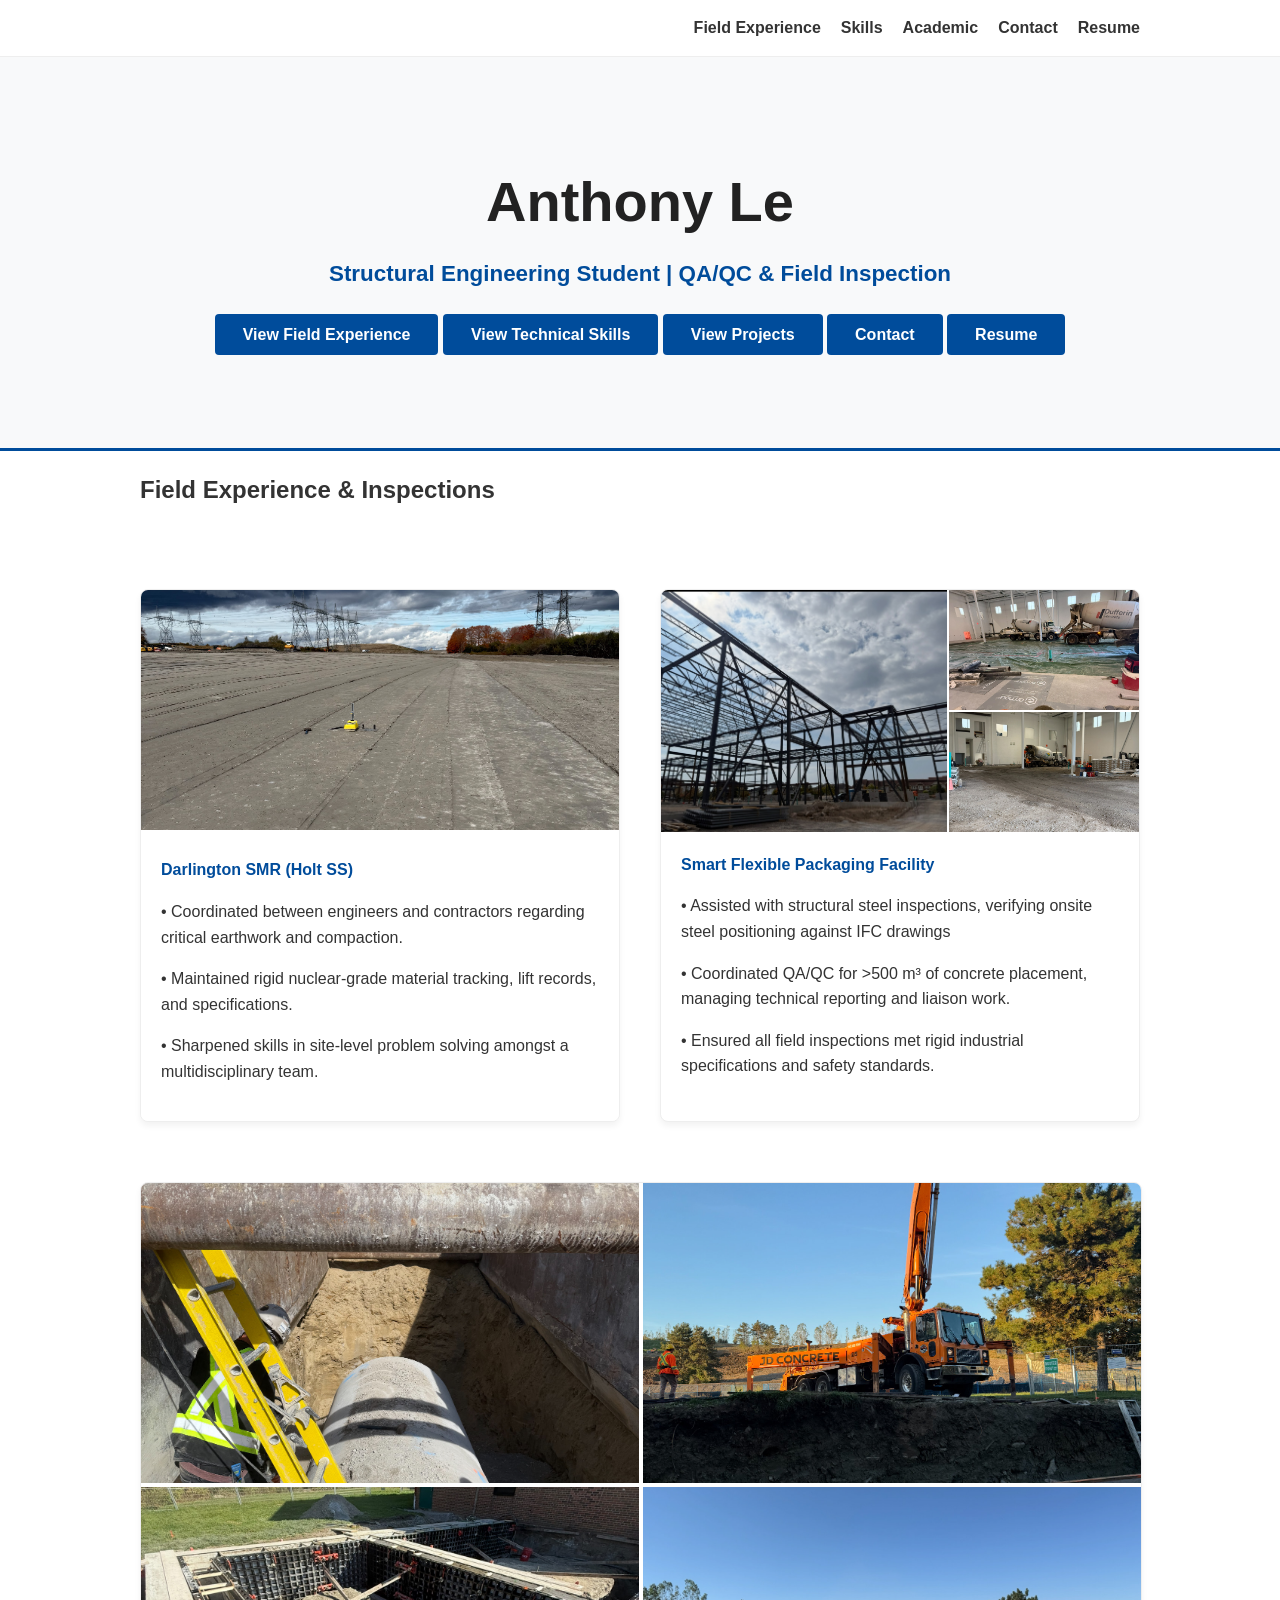
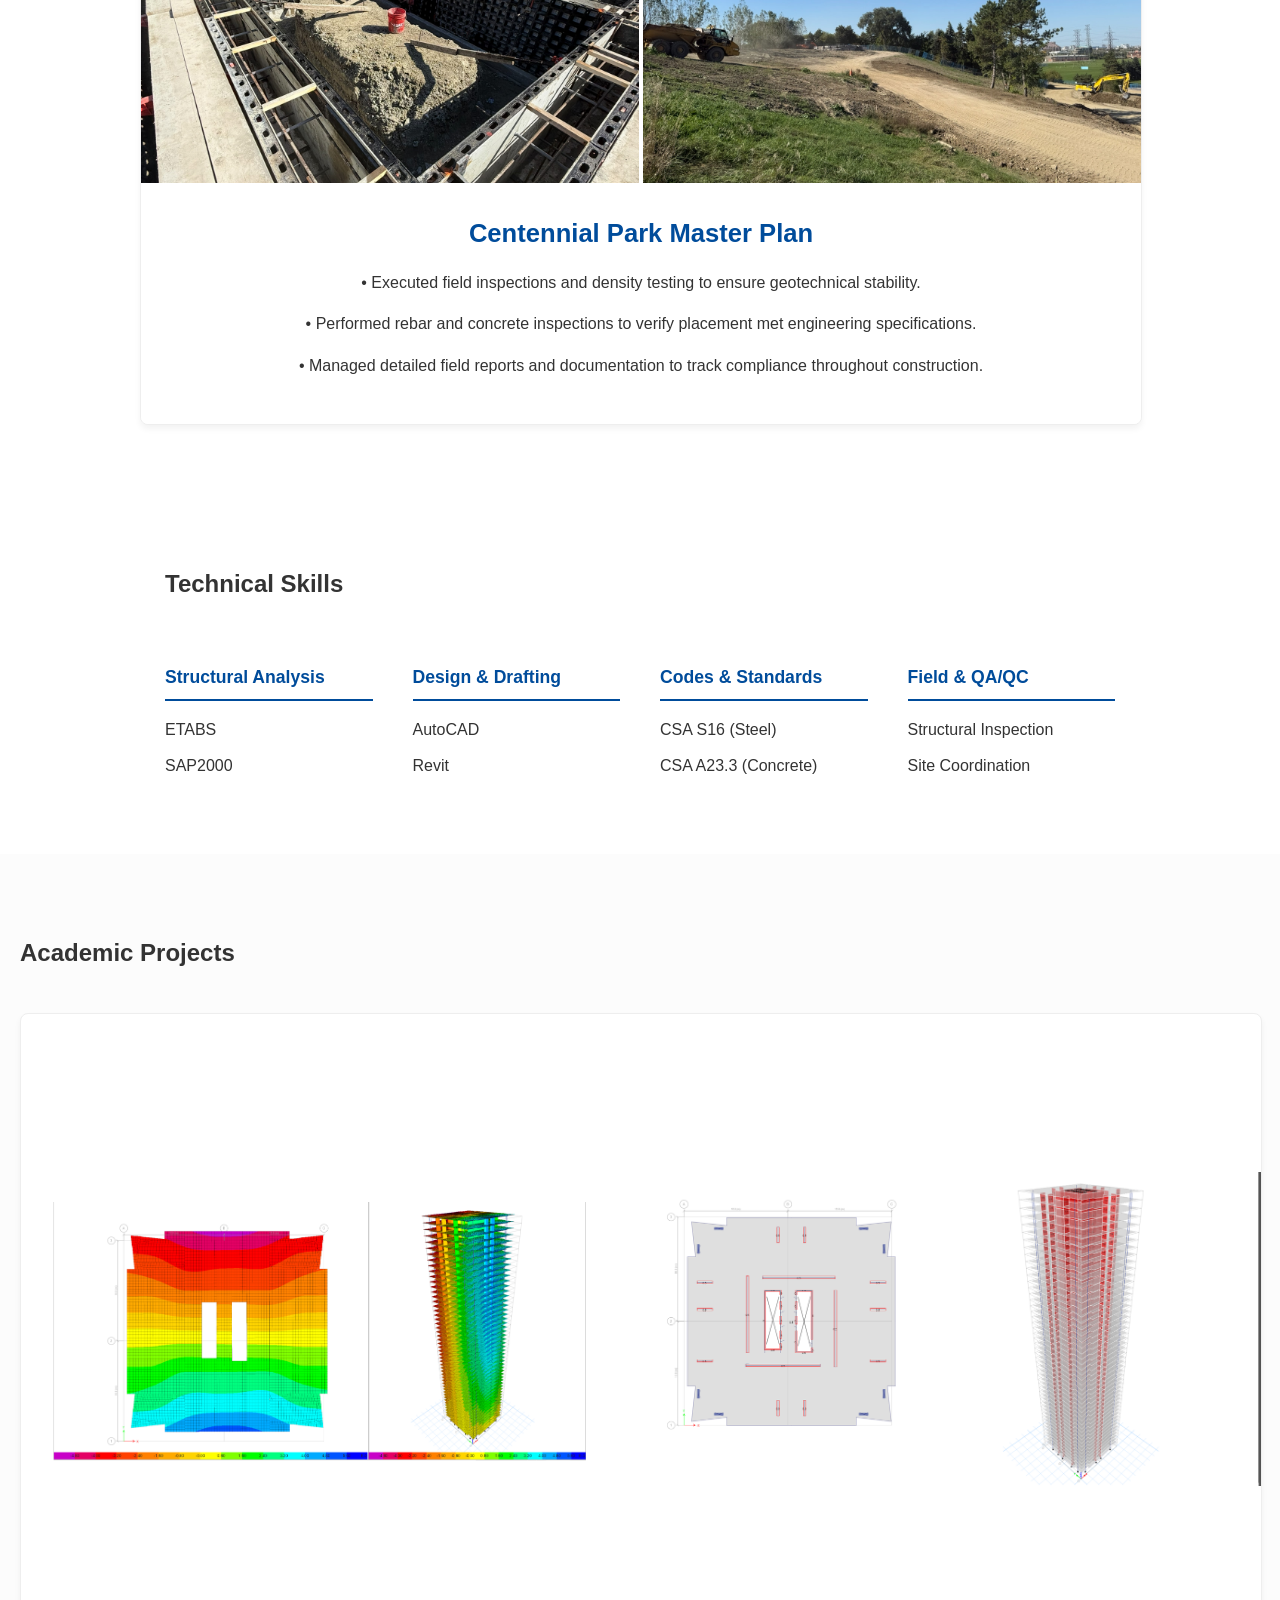
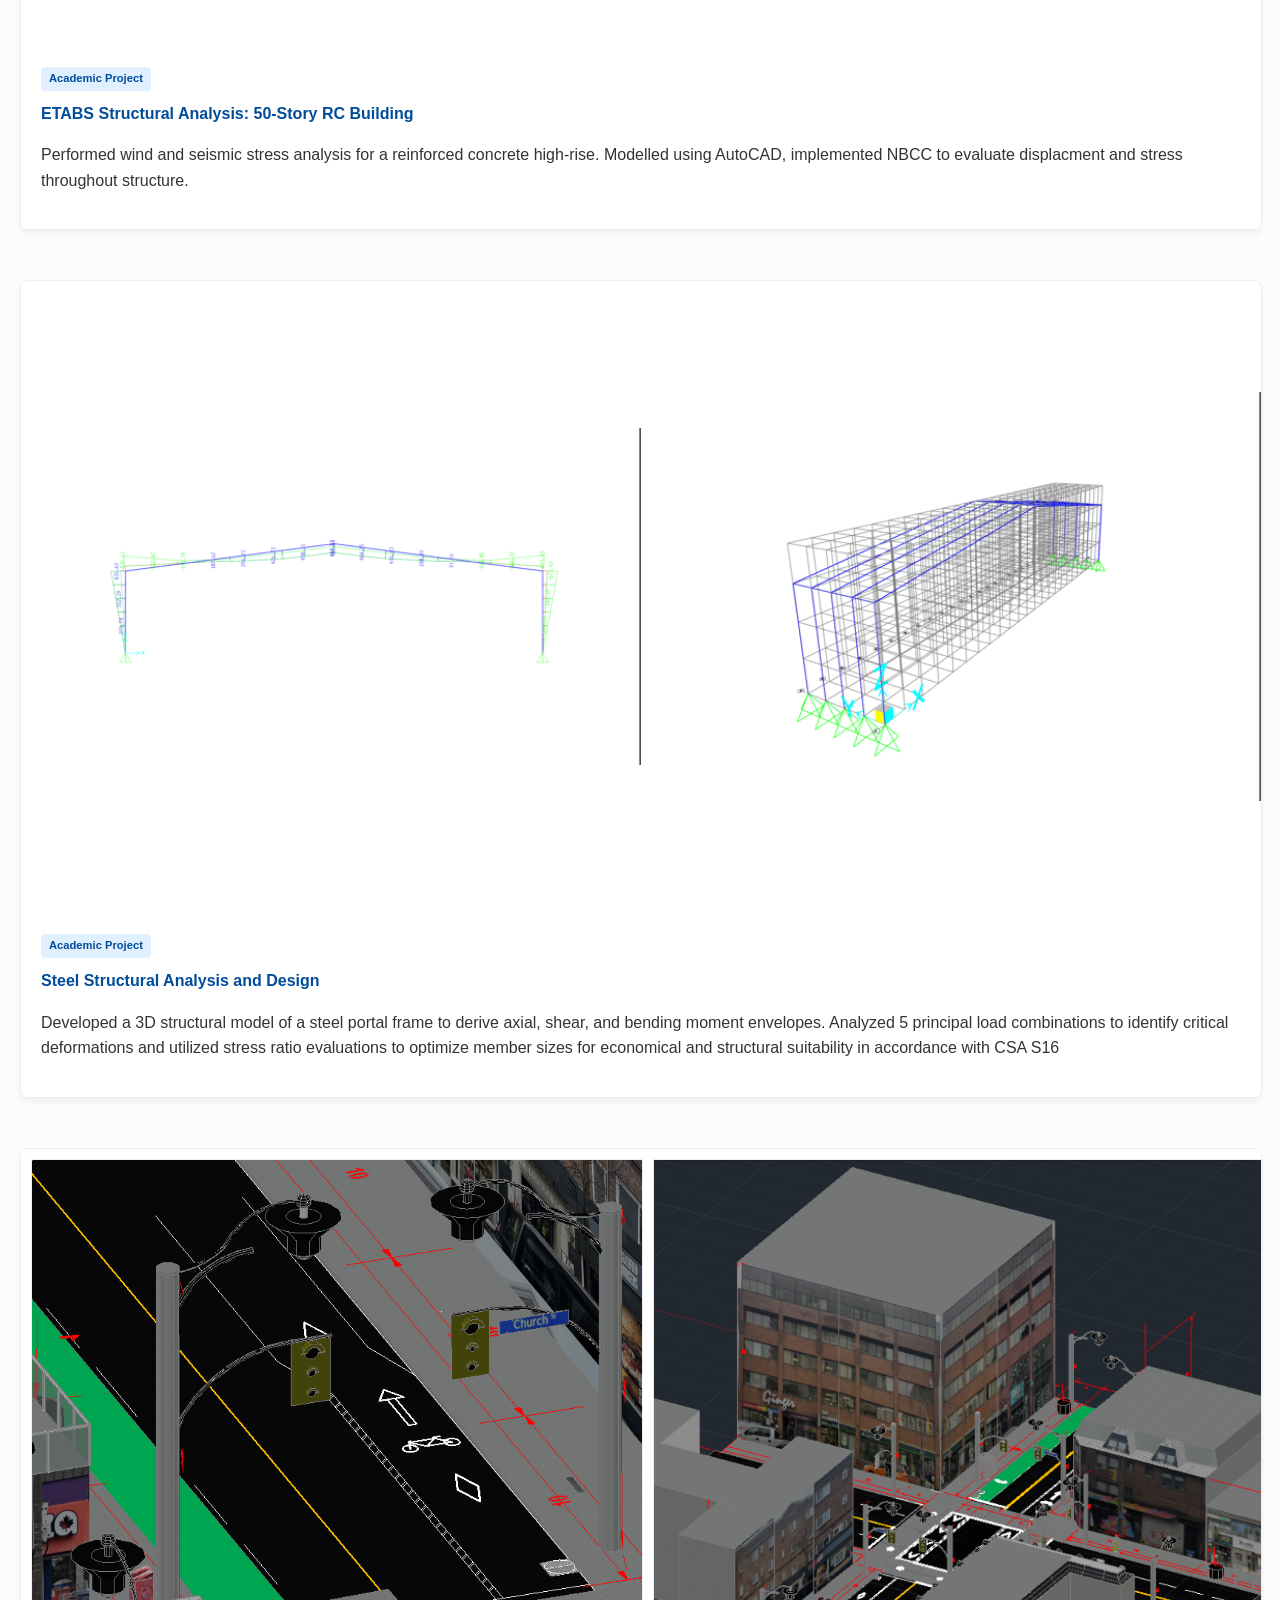
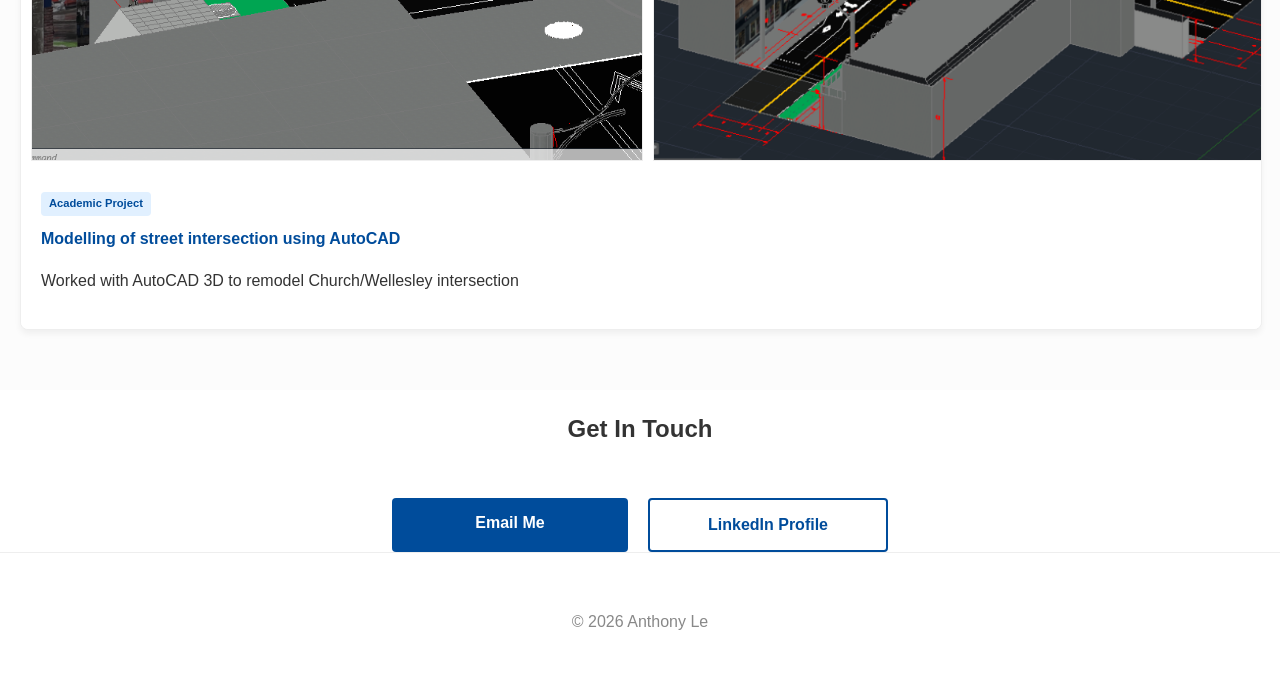
==== index.html @ 9bbce70b "Add files via upload" ====
<!DOCTYPE html>
<html lang="en">
<head>
    <meta charset="UTF-8">
    <meta name="viewport" content="width=device-width, initial-scale=1.0">
    <title>Anthony Le | Structural Engineering Portfolio</title>
    <link rel="stylesheet" href="style.css">
</head>
<body>

    <nav>
        <div class="container">
            <strong></strong>
            <ul>
                <li><a href="#projects">Field Experience</a></li>
                <li><a href="#skills">Skills</a></li>
                <li><a href="#academic">Academic</a></li>
                <li><a href="#contact">Contact</a></li>
                <li><a href="resume.html">Resume</a></li>
                
            </ul>
        </div>
    </nav>

    <header class="hero">
        <div class="container">
            <h1>Anthony Le</h1>
            <p class="subtitle">Structural Engineering Student | QA/QC & Field Inspection</p>
            <p class="mission"></p>
            <div class="hero-buttons">
                <a href="#projects" class="btn-primary">View Field Experience</a>
                <a href="#skills" class="btn-primary">View Technical Skills</a>
                <a href="#academic" class="btn-primary">View Projects</a>
                <a href="#contact" class="btn-primary">Contact</a>
                <a href="resume.html" class="btn-primary">Resume</a>
                
            </div>
        </div>
    </header>

    <main class="container">
        
        <section id="projects">
            <h2>Field Experience & Inspections</h2>
            <div class="project-grid">

                <div class="project-card">
                    <div class="img-single">
                        <img src="./images/darlington1.jpeg" alt="Darlington SMR Site">
                    </div>
                    <div class="project-info">
                        <h4>Darlington SMR (Holt SS)</h4>
                        <p> • Coordinated between engineers and contractors regarding critical earthwork and compaction.</p>
                        <p> • Maintained rigid nuclear-grade material tracking, lift records, and specifications.</p>
                        <p> • Sharpened skills in site-level problem solving amongst a multidisciplinary team.</p>
                    </div>
                </div>

                <div class="project-card">
                    <div class="img-grid-triple">
                        <img src="./images/industrial3.jpeg" alt="Steel Inspection">
                        <img src="./images/industrial2.jpeg" alt="GPR Scanning">
                        <img src="./images/industrial1.jpeg" alt="Connection Detail">
                    </div>
                    <div class="project-info">
                        <h4>Smart Flexible Packaging Facility</h4>
                        <p>• Assisted with structural steel inspections, verifying onsite steel positioning against IFC drawings</p>
                        <p>• Coordinated QA/QC for >500 m³ of concrete placement, managing technical reporting and liaison work.</p>
                        <p>• Ensured all field inspections met rigid industrial specifications and safety standards.</p>
                    </div>
                </div>

                <div class="featured-project">
                    <div class="project-card large-card">
                        <div class="img-grid-quad large-height-quad">
                            <img src="./images/centennial1.jpeg" alt="Centennial 1">
                            <img src="./images/centennial2.jpeg" alt="Centennial 2">
                            <img src="./images/centennial3.jpeg" alt="Centennial 3">
                            <img src="./images/centennial4.jpeg" alt="Centennial 4">
                        </div>
                        <div class="project-info">
                            <h4>Centennial Park Master Plan</h4>
                            <p>• Executed field inspections and density testing to ensure geotechnical stability.</p>
                            <p>• Performed rebar and concrete inspections to verify placement met engineering specifications. </p>
                            <p>• Managed detailed field reports and documentation to track compliance throughout construction.</p>
                        </div>
                    </div>
                </div>

            </div>
           <section id="skills" class="skills-section">
    <div class="container">
        <h2>Technical Skills</h2>
        <div class="skills-grid"> 
            
            <div class="skill-category">
                <h5>Structural Analysis</h5>
                <ul>
                    <li>ETABS</li>
                    <li>SAP2000</li>
                    
                </ul>
            </div>
            
            <div class="skill-category">
                <h5>Design & Drafting</h5>
                <ul>
                    <li>AutoCAD</li>
                    <li>Revit</li>

                </ul>
            </div>
            
            <div class="skill-category">
                <h5>Codes & Standards</h5>
                <ul>
                    <li>CSA S16 (Steel)</li>
                    <li>CSA A23.3 (Concrete)</li>
                </ul>
            </div>
            
            <div class="skill-category">
                <h5>Field & QA/QC</h5>
                <ul>
                    <li>Structural Inspection</li>
                    <li>Site Coordination</li>
                </ul>
            </div>

            </div> 
    </div>

</section>
        </section>

      <section id="academic" class="full-width-section">
    <div class="academic-wrapper">
        <h2 style="margin-bottom: 40px;">Academic Projects</h2>

        <div class="project-card academic-breakout">
            <div class="academic-visuals">
                <img src="./images/etabs11.PNG" alt="ETABS Displacement Report">
                <img src="./images/etabs2.PNG" alt="ETABS 3D Model">
            </div>
            <div class="project-info">
                <span class="tag">Academic Project</span>
                <h4>ETABS Structural Analysis: 50-Story RC Building</h4>
                <p>Performed wind and seismic stress analysis for a reinforced concrete high-rise. Modelled using AutoCAD, implemented NBCC to evaluate displacment and stress throughout structure.</p>
            </div>
        </div>

        <div class="project-card academic-breakout" style="margin-top: 50px;">
            <div class="academic-visuals">
                <img src="./images/sap20001.PNG" alt="Project 2 Visual 1">
                <img src="./images/sap20002.PNG" alt="Project 2 Visual 2">
            </div>
            <div class="project-info">
                <span class="tag">Academic Project</span>
                <h4>Steel Structural Analysis and Design</h4>
                <p>Developed a 3D structural model of a steel portal frame to derive axial, shear, and bending moment envelopes. Analyzed 5 principal load combinations to identify critical deformations and utilized stress ratio evaluations to optimize member sizes for economical and structural suitability in accordance with CSA S16</p>
            </div>
        </div>

        <div class="project-card academic-breakout" style="margin-top: 50px;">
            <div class="academic-visuals-wide">
                <img src="./images/additionalview4.PNG" alt="Project 3 Visual 1">
                <img src="./images/autocad2.PNG" alt="Project 3 Visual 2">
            </div>
            <div class="project-info">
                <span class="tag">Academic Project</span>
                <h4>Modelling of street intersection using AutoCAD </h4>
                <p>Worked with AutoCAD 3D to remodel Church/Wellesley intersection</p>
            </div>
        </div>

    </div>
</section>


    </main>
<section id="contact" class="contact-section">
    <div class="container">
        <h2>Get In Touch</h2>
        <div class="contact-buttons">
            <a href="mailto:anthony.varga.le@torontomu.ca" class="btn-primary">Email Me</a>
            
            <a href="https://www.linkedin.com/in/anthony-le-312264366/" target="_blank" class="btn-secondary">LinkedIn Profile</a>
        </div>
    </div>
</section>
    <footer>
        <div class="container">
            <p>&copy; 2026 Anthony Le</p>
        </div>
    </footer>

</body>
</html>
---- style.css ----
/* --- GENERAL SETUP --- */
body {
    font-family: 'Segoe UI', Tahoma, Geneva, Verdana, sans-serif;
    line-height: 1.6;
    color: #333;
    margin: 0;
    background-color: #fff;
}

.container {
    max-width: 1000px;
    margin: 0 auto;
    padding: 0 20px;
}

/* --- NAVIGATION --- */
nav {
    background: #fff;
    padding: 15px 0;
    border-bottom: 1px solid #eee;
    position: sticky;
    top: 0;
    z-index: 1000;
}

nav .container {
    display: flex;
    justify-content: space-between;
    align-items: center;
}

nav ul {
    list-style: none;
    display: flex;
    gap: 20px;
    margin: 0;
}

nav a {
    text-decoration: none;
    color: #333;
    font-weight: 600;
}

/* --- HERO / WELCOME --- */
.hero {
    background: #f8f9fa;
    padding: 100px 0;
    text-align: center;
    border-bottom: 3px solid #004c9b;
}

.hero h1 {
    font-size: 3.5rem;
    margin: 0;
    color: #222;
}

.subtitle {
    font-size: 1.4rem;
    color: #004c9b;
    font-weight: bold;
    margin-top: 10px;
}

.mission {
    max-width: 600px;
    margin: 20px auto 30px;
    color: #666;
}

.btn-primary {
    background: #004c9b;
    color: white;
    padding: 12px 28px;
    text-decoration: none;
    border-radius: 4px;
    font-weight: bold;
}

/* --- PROJECTS GRID --- */
.project-grid {
    display: grid;
    grid-template-columns: 1fr;
    gap: 40px;
    padding: 60px 0;
}

@media (min-width: 768px) {
    .project-grid { grid-template-columns: 1fr 1fr; }
}

/* FIXED: This ensures text stays BELOW the images */
.project-card {
    border: 1px solid #eee;
    border-radius: 8px;
    overflow: hidden;
    background: #fff;
    box-shadow: 0 4px 6px rgba(0,0,0,0.05);
    display: flex;
    flex-direction: column;
}

/* --- IMAGE LAYOUTS --- */
.img-grid-quad { display: grid; grid-template-columns: 1fr 1fr; grid-template-rows: 120px 120px; gap: 2px; }
.img-grid-dual { display: grid; grid-template-columns: 1fr 1fr; height: 240px; gap: 2px; }
.img-single img { width: 100%; height: 240px; object-fit: cover; }

/* NEW: 3-Photo Triple Grid for Industrial */
.img-grid-triple {
    display: grid;
    grid-template-columns: 1.5fr 1fr;
    grid-template-rows: 120px 120px;
    gap: 2px;
}
.img-grid-triple img:first-child { grid-row: span 2; }

/* Global Image Settings */
.img-grid-quad img, .img-grid-dual img, .img-grid-triple img { 
    width: 100%; 
    height: 100%; 
    object-fit: cover; 
}

/* FIXED: Padding for info to prevent bleeding */
.project-info { 
    padding: 20px; 
    background: #fff;
}
.project-info h4 { color: #004c9b; margin: 0 0 10px; }

/* --- ACADEMIC SECTION --- */
.academic-section {
    margin-top: 40px;
    padding-bottom: 60px;
}

.academic-card { 
    border-top: 4px solid #004c9b; 
    background: #f9f9f9; 
    padding: 30px;
    border-radius: 4px;
    box-shadow: 0 2px 4px rgba(0,0,0,0.05);
}

.tag { 
    display: inline-block;
    font-size: 0.7rem; 
    background: #e1f0ff; 
    color: #004c9b; 
    padding: 3px 8px; 
    border-radius: 4px; 
    font-weight: bold; 
    margin-bottom: 10px;
}

/* --- SMOOTH SCROLL & FOOTER --- */
html { scroll-behavior: smooth; }
footer { text-align: center; padding: 40px 0; color: #888; border-top: 1px solid #eee; }

/* --- FEATURED PROJECT STYLING --- */

.featured-project {
    grid-column: 1 / -1; 
    margin-top: 20px;
}

.large-card {
    width: 100%;
}

/* Fix for Industrial (3-photo grid) */
.large-height {
    grid-template-rows: 250px 250px !important; 
    height: 500px !important;
}

/* FIX FOR CENTENNIAL (4-photo grid) */
.large-height-quad {
    /* Increased row height to 300px so photos aren't squashed */
    grid-template-rows: 300px 300px !important; 
    height: 600px !important; 
    display: grid !important;
    grid-template-columns: 1fr 1fr;
    gap: 4px;
}

/* Ensure images within the large quad fill the new space */
.large-height-quad img {
    width: 100%;
    height: 100%;
    object-fit: cover; /* Keeps photos sharp while filling the box */
}

.large-card .project-info {
    text-align: center;
    padding: 30px;
}

.large-card h4 {
    font-size: 1.6rem;
}

/* --- ACADEMIC DUAL GRID --- */

/* --- ENLARGED ACADEMIC IMAGES --- */

.academic-height {
    /* Increase height from 450px to 600px */
    height: 600px !important; 
    display: flex !important; /* Switch to flex for better centering of technical drawings */
    gap: 20px;
    padding: 20px;
    background: #fff; /* White background makes the report blend in better */
}

.academic-height img {
    width: 50%; /* Each takes half the width */
    height: 100%;
    object-fit: contain; /* CRITICAL: This prevents cropping of your displacement legends */
    background: #fff;
    border: none; /* Removing the border makes them look larger and cleaner */
    transition: transform 0.3s ease;
}

/* Allow the recruiter to "Zoom In" on your ETABS mesh */
.academic-height img:hover {
    transform: scale(1.05);
    cursor: zoom-in;
}

/* Mobile Fix: Stack them so they don't become tiny on phones */
@media (max-width: 768px) {
    .academic-height {
        flex-direction: column;
        height: auto !important;
    }
    .academic-height img {
        width: 100%;
        height: 400px;
    }
}
/* --- FULL-WIDTH ACADEMIC REHAB --- */

/* 1. This section breaks out of the 1000px main container */
.full-width-section {
    width: 100vw; /* Takes up 100% of the screen width */
    position: relative;
    left: 50%;
    right: 50%;
    margin-left: -50vw;
    margin-right: -50vw;
    padding: 60px 0;
    background-color: #fcfcfc;
}

.academic-wrapper {
    max-width: 1300px; /* Gives ETABS 30% more room than other projects */
    margin: 0 auto;
    padding: 0 20px;
}

.academic-breakout {
    width: 100%;
    background: #fff;
    border: 1px solid #eee;
    border-radius: 8px;
    overflow: hidden;
}

/* 2. This makes the images much taller and wider */
.academic-visuals {
    display: flex;
    height: 600px; /* High enough to read the displacement report text */
    gap: 15px;
    padding: 15px;
}

.academic-visuals img {
    flex: 1;
    width: 50%;
    height: 100%;
    object-fit: contain; /* Keeps the whole engineering report visible */
    background: #fff;
}

/* 3. Mobile Fix: Stacks them vertically so they stay readable on phones */
@media (max-width: 800px) {
    .academic-visuals {
        flex-direction: column;
        height: auto;
    }
    .academic-visuals img {
        width: 100%;
        height: 400px;
    }
}

/* --- SPECIAL FIX FOR PROJECT 3 ONLY --- */

.academic-visuals-wide {
    display: flex !important;
    height: 600px !important; /* Adjust this to 700px if you want it even taller */
    gap: 10px;
    padding: 10px;
    background: #fff;
}

.academic-visuals-wide img {
    flex: 1;
    width: 50% !important;
    height: 100% !important;
    
    /* 'cover' forces the image to fill the 600px height completely */
    /* This will remove the white bars on the top/bottom */
    object-fit: cover; 
    
    border: 1px solid #eee;
    transition: transform 0.3s ease;
}

/* Optional: Slight zoom on hover for the detailed model */
.academic-visuals-wide img:hover {
    transform: scale(1.02);
    z-index: 5;
}

/* Mobile stacking */
@media (max-width: 800px) {
    .academic-visuals-wide {
        flex-direction: column;
        height: auto !important;
    }
    .academic-visuals-wide img {
        width: 100% !important;
        height: 350px !important;
    }
}

.academic-visuals img:hover {
    transform: scale(1.02);
    z-index: 5;
}

/* Mobile stacking */
@media (max-width: 800px) {
    .academic-visuals {
        flex-direction: column;
        height: auto !important;
    }
    .academic-visuals img {
        width: 100% !important;
        height: 350px !important;
    }
}

/* --- CENTERED CONTACT SECTION --- */

.contact-footer-area {
    width: 100%;
    padding: 80px 0;
    background-color: #fff;
    text-align: center; /* Centers the text */
    display: flex;
    justify-content: center; /* Centers the container */
    border-top: 1px solid #eee;
}

.contact-footer-area .container {
    display: flex;
    flex-direction: column;
    align-items: center; /* Centers the buttons and text vertically */
}

.contact-button-group {
    display: flex;
    gap: 20px;
    margin-top: 30px;
    justify-content: center; /* Centers the buttons horizontally */
}

/* Secondary Button Styling */
.btn-secondary {
    display: inline-block;
    padding: 12px 28px;
    text-decoration: none;
    border-radius: 4px;
    font-weight: bold;
    color: #004c9b;
    border: 2px solid #004c9b;
    transition: background 0.3s ease, color 0.3s ease;
}

.btn-secondary:hover {
    background-color: #004c9b;
    color: #fff;
}

.skills-section {
    padding: 60px 0;
    width: 100%;
}

.skills-grid {
    display: grid !important;
    /* This forces 4 columns of equal width */
    grid-template-columns: repeat(4, 1fr) !important; 
    gap: 40px; /* Adjust this for the space between columns */
    width: 100%;
    margin-top: 30px;
    align-items: start;
}

/* This ensures the individual categories don't try to be full-width anymore */
.skill-category {
    width: auto !important;
}

/* Responsive fix: If the screen gets too small, it will go to 2 columns, then 1 */
@media (max-width: 992px) {
    .skills-grid {
        grid-template-columns: repeat(2, 1fr) !important;
    }
}

@media (max-width: 600px) {
    .skills-grid {
        grid-template-columns: 1fr !important;
    }
}

/* This makes the skills section match the wider 'Academic' look */
#skills .container {
    max-width: 1200px !important; 
    width: 95%;
}

.skill-category h5 {
    color: #004c9b;
    border-bottom: 2px solid #004c9b;
    padding-bottom: 8px;
    margin-bottom: 15px;
    font-size: 1.1rem;
}

.skill-category ul {
    list-style: none;
    padding: 0;
}

.skill-category li {
    margin-bottom: 10px;
    font-weight: 500;
}

/* Centering the Contact Section Buttons */
.contact-section .container {
    text-align: center; /* Centers the Heading and Paragraph */
    display: flex;
    flex-direction: column;
    align-items: center;
}

.contact-buttons {
    display: flex;
    justify-content: center; /* This is the magic line that centers them */
    gap: 20px;               /* Space between the two buttons */
    margin-top: 30px;
    width: 100%;
}

/* Ensuring the buttons have the same size and alignment */
.contact-buttons .btn-primary, 
.contact-buttons .btn-secondary {
    min-width: 180px;        /* Makes both buttons the same width */
    text-align: center;
    display: inline-block;
}


/* Mobile Fix for Hero Buttons */
@media (max-width: 600px) {
    .hero-buttons {
        display: flex;
        flex-direction: column; /* Stacks them vertically */
        gap: 12px;              /* Space between stacked buttons */
        padding: 0 20px;        /* Keeps them from hitting the screen edges */
        align-items: center;    /* Centers the column */
    }

    .hero-buttons .btn-primary {
        width: 100%;            /* Makes buttons full-width for easy tapping */
        max-width: 300px;       /* Keeps them from getting TOO wide */
        text-align: center;
    }
    
    .hero h1 {
        font-size: 2.2rem;      /* Shrinks your name slightly so it doesn't wrap weirdly */
    }
}
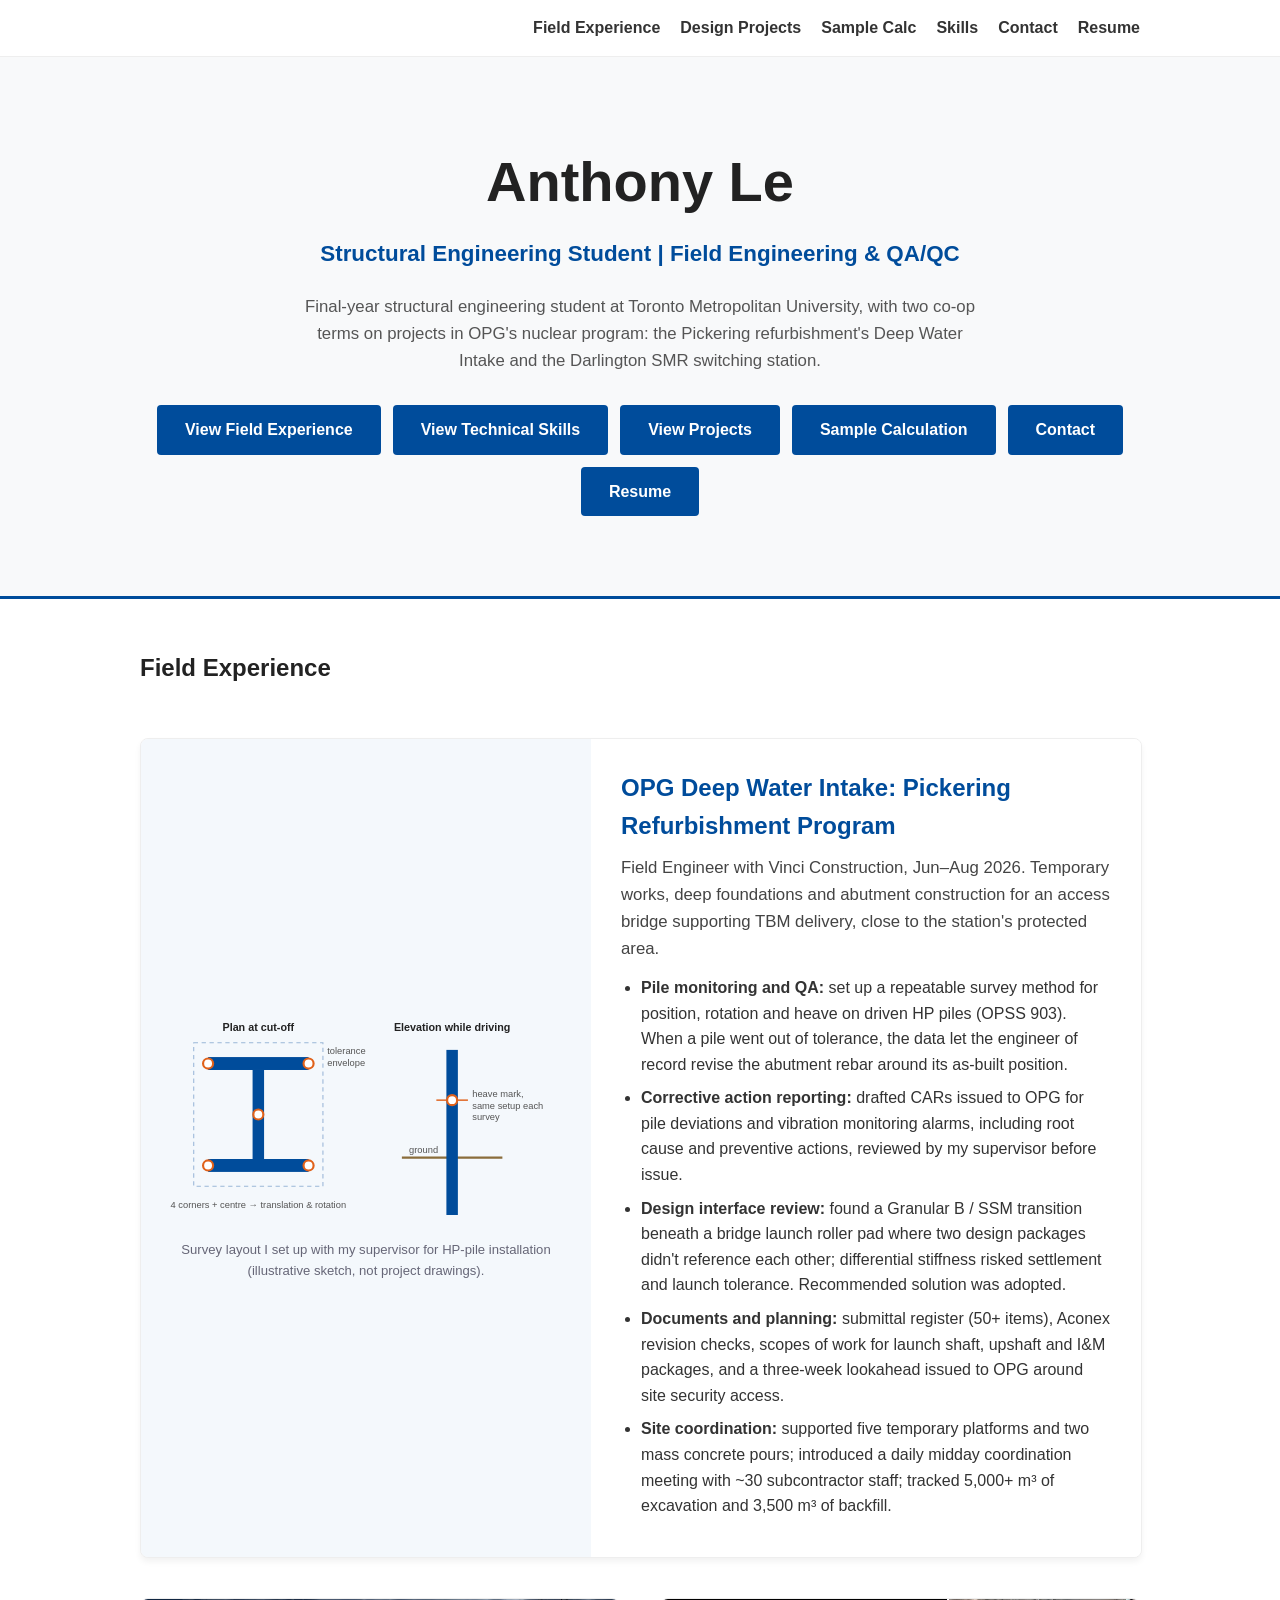
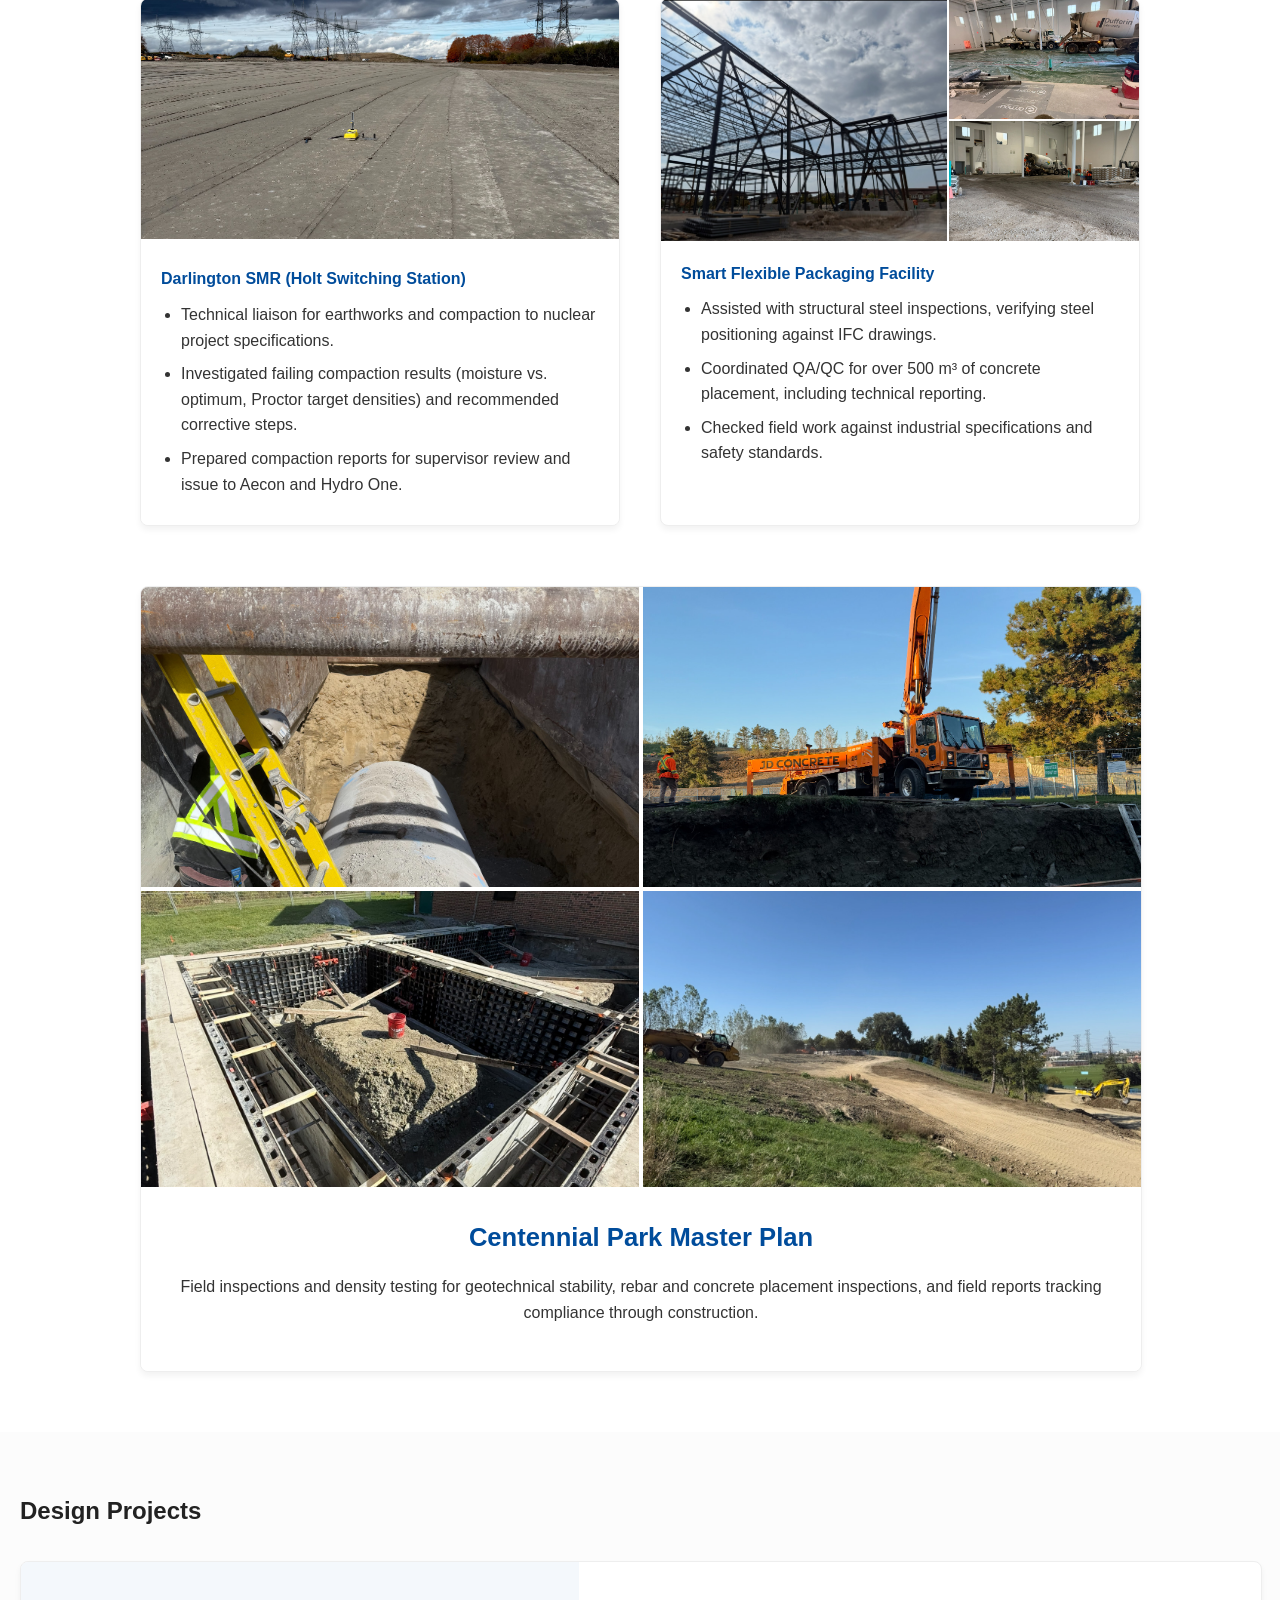
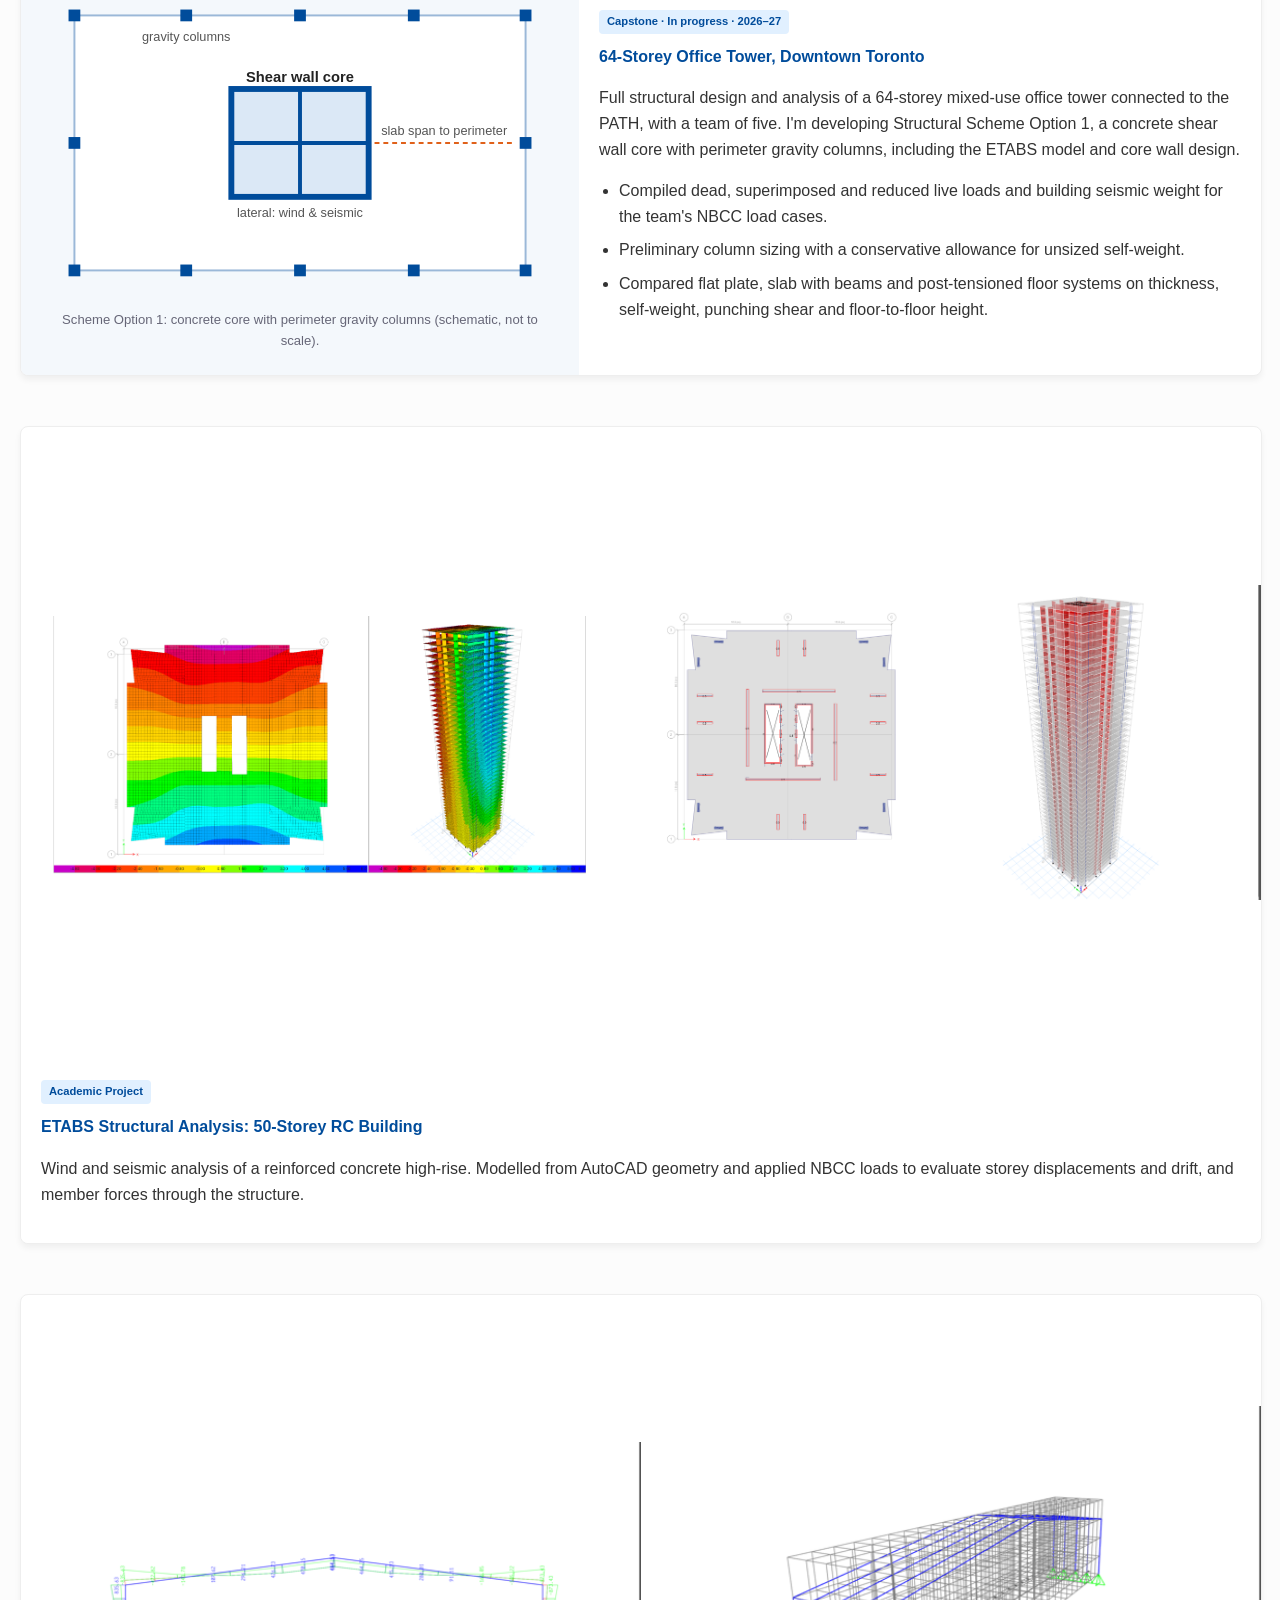
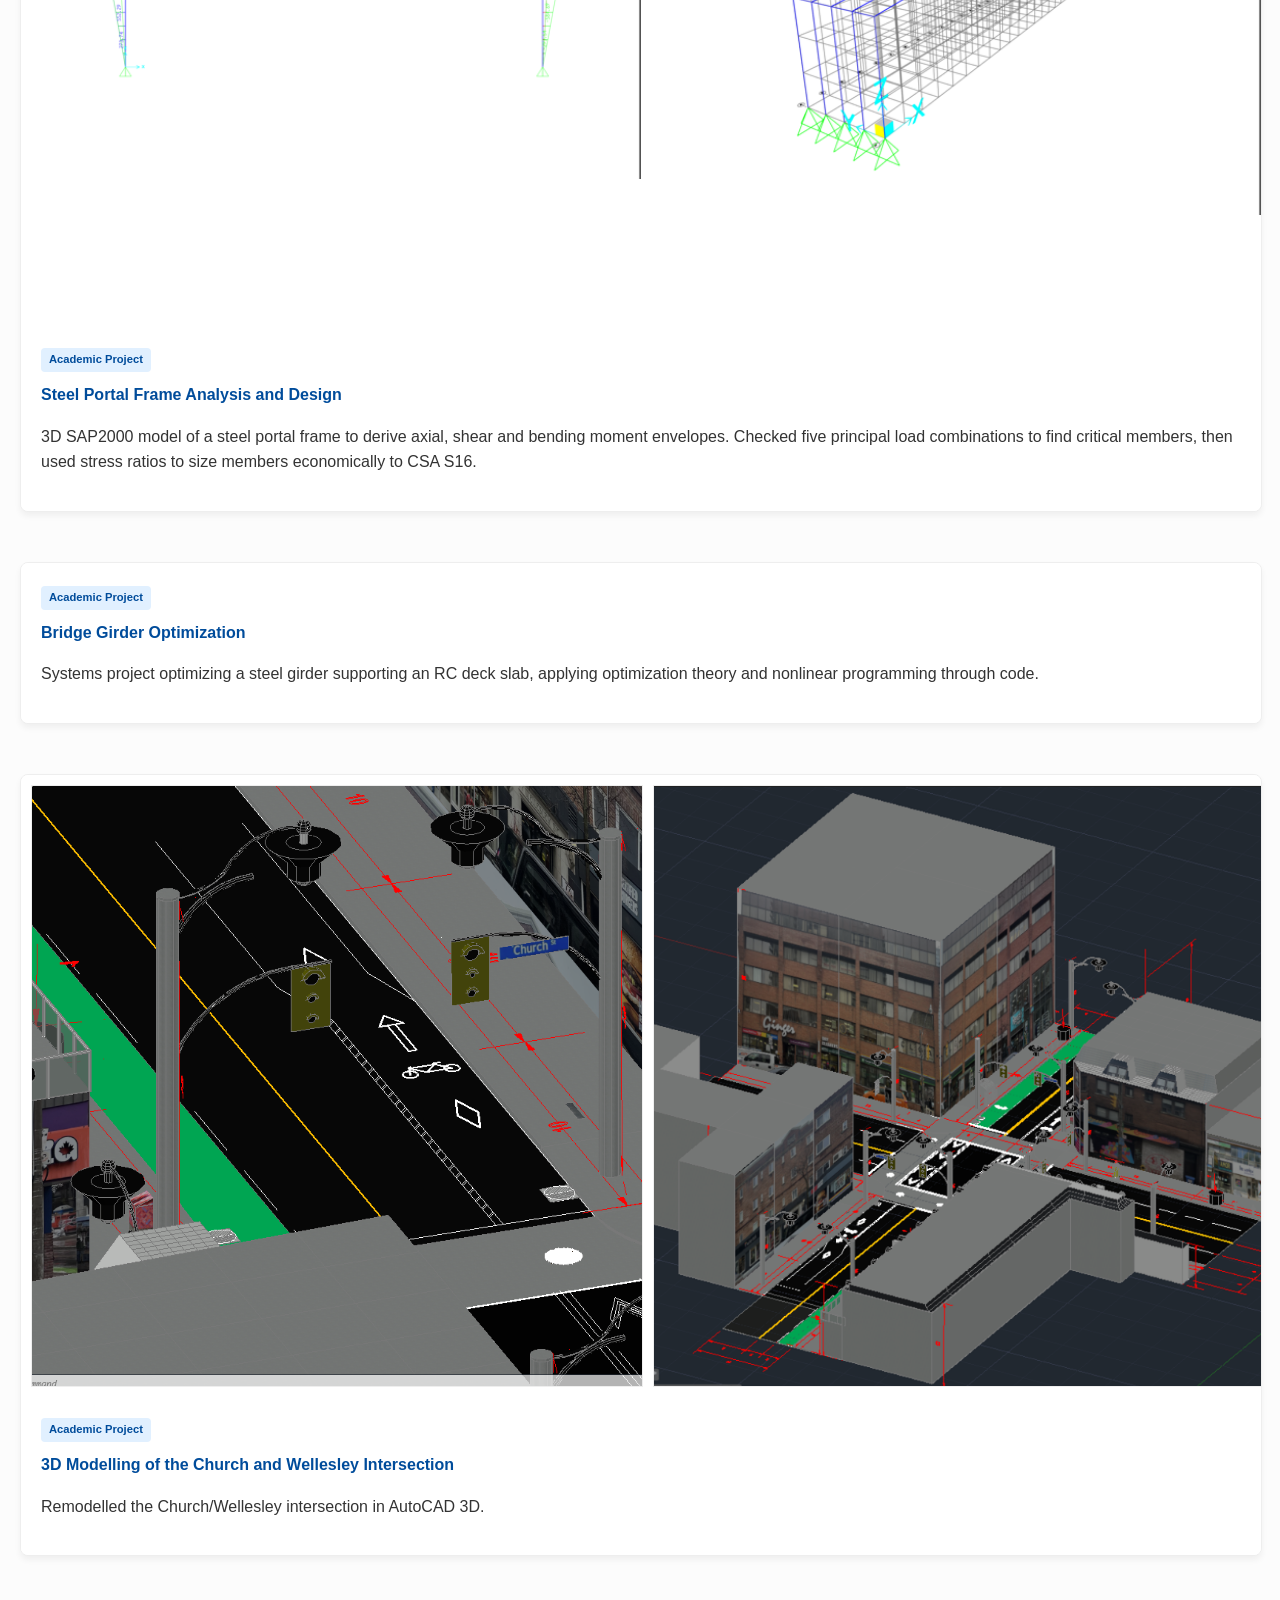
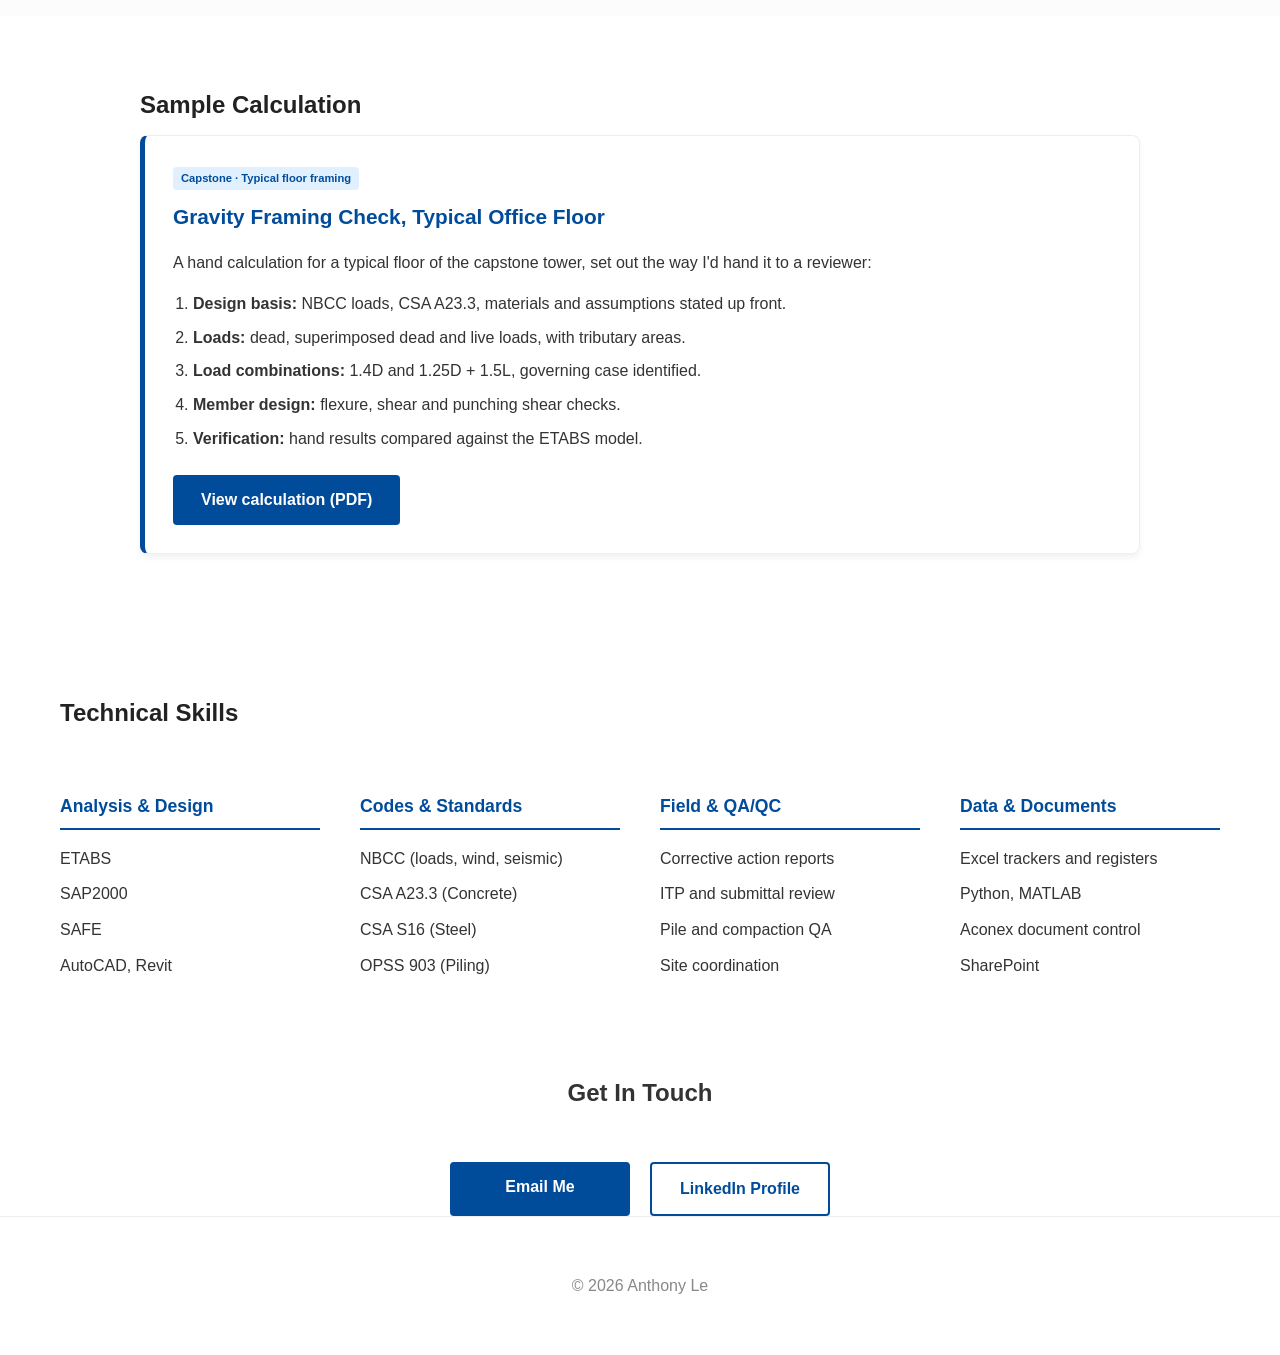
==== commit 4aea26c7: "Add files via upload" ====
--- a/index.html
+++ b/index.html
@@ -1,198 +1,325 @@
-<!DOCTYPE html>
-<html lang="en">
-<head>
-    <meta charset="UTF-8">
-    <meta name="viewport" content="width=device-width, initial-scale=1.0">
-    <title>Anthony Le | Structural Engineering Portfolio</title>
-    <link rel="stylesheet" href="style.css">
-</head>
-<body>
-
-    <nav>
-        <div class="container">
-            <strong></strong>
-            <ul>
-                <li><a href="#projects">Field Experience</a></li>
-                <li><a href="#skills">Skills</a></li>
-                <li><a href="#academic">Academic</a></li>
-                <li><a href="#contact">Contact</a></li>
-                <li><a href="resume.html">Resume</a></li>
-                
-            </ul>
-        </div>
-    </nav>
-
-    <header class="hero">
-        <div class="container">
-            <h1>Anthony Le</h1>
-            <p class="subtitle">Structural Engineering Student | QA/QC & Field Inspection</p>
-            <p class="mission"></p>
-            <div class="hero-buttons">
-                <a href="#projects" class="btn-primary">View Field Experience</a>
-                <a href="#skills" class="btn-primary">View Technical Skills</a>
-                <a href="#academic" class="btn-primary">View Projects</a>
-                <a href="#contact" class="btn-primary">Contact</a>
-                <a href="resume.html" class="btn-primary">Resume</a>
-                
-            </div>
-        </div>
-    </header>
-
-    <main class="container">
-        
-        <section id="projects">
-            <h2>Field Experience & Inspections</h2>
-            <div class="project-grid">
-
-                <div class="project-card">
-                    <div class="img-single">
-                        <img src="./images/darlington1.jpeg" alt="Darlington SMR Site">
-                    </div>
-                    <div class="project-info">
-                        <h4>Darlington SMR (Holt SS)</h4>
-                        <p> • Coordinated between engineers and contractors regarding critical earthwork and compaction.</p>
-                        <p> • Maintained rigid nuclear-grade material tracking, lift records, and specifications.</p>
-                        <p> • Sharpened skills in site-level problem solving amongst a multidisciplinary team.</p>
-                    </div>
-                </div>
-
-                <div class="project-card">
-                    <div class="img-grid-triple">
-                        <img src="./images/industrial3.jpeg" alt="Steel Inspection">
-                        <img src="./images/industrial2.jpeg" alt="GPR Scanning">
-                        <img src="./images/industrial1.jpeg" alt="Connection Detail">
-                    </div>
-                    <div class="project-info">
-                        <h4>Smart Flexible Packaging Facility</h4>
-                        <p>• Assisted with structural steel inspections, verifying onsite steel positioning against IFC drawings</p>
-                        <p>• Coordinated QA/QC for >500 m³ of concrete placement, managing technical reporting and liaison work.</p>
-                        <p>• Ensured all field inspections met rigid industrial specifications and safety standards.</p>
-                    </div>
-                </div>
-
-                <div class="featured-project">
-                    <div class="project-card large-card">
-                        <div class="img-grid-quad large-height-quad">
-                            <img src="./images/centennial1.jpeg" alt="Centennial 1">
-                            <img src="./images/centennial2.jpeg" alt="Centennial 2">
-                            <img src="./images/centennial3.jpeg" alt="Centennial 3">
-                            <img src="./images/centennial4.jpeg" alt="Centennial 4">
-                        </div>
-                        <div class="project-info">
-                            <h4>Centennial Park Master Plan</h4>
-                            <p>• Executed field inspections and density testing to ensure geotechnical stability.</p>
-                            <p>• Performed rebar and concrete inspections to verify placement met engineering specifications. </p>
-                            <p>• Managed detailed field reports and documentation to track compliance throughout construction.</p>
-                        </div>
-                    </div>
-                </div>
-
-            </div>
-           <section id="skills" class="skills-section">
-    <div class="container">
-        <h2>Technical Skills</h2>
-        <div class="skills-grid"> 
-            
-            <div class="skill-category">
-                <h5>Structural Analysis</h5>
-                <ul>
-                    <li>ETABS</li>
-                    <li>SAP2000</li>
-                    
-                </ul>
-            </div>
-            
-            <div class="skill-category">
-                <h5>Design & Drafting</h5>
-                <ul>
-                    <li>AutoCAD</li>
-                    <li>Revit</li>
-
-                </ul>
-            </div>
-            
-            <div class="skill-category">
-                <h5>Codes & Standards</h5>
-                <ul>
-                    <li>CSA S16 (Steel)</li>
-                    <li>CSA A23.3 (Concrete)</li>
-                </ul>
-            </div>
-            
-            <div class="skill-category">
-                <h5>Field & QA/QC</h5>
-                <ul>
-                    <li>Structural Inspection</li>
-                    <li>Site Coordination</li>
-                </ul>
-            </div>
-
-            </div> 
-    </div>
-
-</section>
-        </section>
-
-      <section id="academic" class="full-width-section">
-    <div class="academic-wrapper">
-        <h2 style="margin-bottom: 40px;">Academic Projects</h2>
-
-        <div class="project-card academic-breakout">
-            <div class="academic-visuals">
-                <img src="./images/etabs11.PNG" alt="ETABS Displacement Report">
-                <img src="./images/etabs2.PNG" alt="ETABS 3D Model">
-            </div>
-            <div class="project-info">
-                <span class="tag">Academic Project</span>
-                <h4>ETABS Structural Analysis: 50-Story RC Building</h4>
-                <p>Performed wind and seismic stress analysis for a reinforced concrete high-rise. Modelled using AutoCAD, implemented NBCC to evaluate displacment and stress throughout structure.</p>
-            </div>
-        </div>
-
-        <div class="project-card academic-breakout" style="margin-top: 50px;">
-            <div class="academic-visuals">
-                <img src="./images/sap20001.PNG" alt="Project 2 Visual 1">
-                <img src="./images/sap20002.PNG" alt="Project 2 Visual 2">
-            </div>
-            <div class="project-info">
-                <span class="tag">Academic Project</span>
-                <h4>Steel Structural Analysis and Design</h4>
-                <p>Developed a 3D structural model of a steel portal frame to derive axial, shear, and bending moment envelopes. Analyzed 5 principal load combinations to identify critical deformations and utilized stress ratio evaluations to optimize member sizes for economical and structural suitability in accordance with CSA S16</p>
-            </div>
-        </div>
-
-        <div class="project-card academic-breakout" style="margin-top: 50px;">
-            <div class="academic-visuals-wide">
-                <img src="./images/additionalview4.PNG" alt="Project 3 Visual 1">
-                <img src="./images/autocad2.PNG" alt="Project 3 Visual 2">
-            </div>
-            <div class="project-info">
-                <span class="tag">Academic Project</span>
-                <h4>Modelling of street intersection using AutoCAD </h4>
-                <p>Worked with AutoCAD 3D to remodel Church/Wellesley intersection</p>
-            </div>
-        </div>
-
-    </div>
-</section>
-
-
-    </main>
-<section id="contact" class="contact-section">
-    <div class="container">
-        <h2>Get In Touch</h2>
-        <div class="contact-buttons">
-            <a href="mailto:anthony.varga.le@torontomu.ca" class="btn-primary">Email Me</a>
-            
-            <a href="https://www.linkedin.com/in/anthony-le-312264366/" target="_blank" class="btn-secondary">LinkedIn Profile</a>
-        </div>
-    </div>
-</section>
-    <footer>
-        <div class="container">
-            <p>&copy; 2026 Anthony Le</p>
-        </div>
-    </footer>
-
-</body>
-</html>+<!DOCTYPE html>
+<html lang="en">
+<head>
+    <meta charset="UTF-8">
+    <meta name="viewport" content="width=device-width, initial-scale=1.0">
+    <title>Anthony Le | Structural Engineering Portfolio</title>
+    <meta name="description" content="Anthony Le, final-year structural engineering student at Toronto Metropolitan University. Field engineering on OPG nuclear program projects, structural analysis and design.">
+    <link rel="stylesheet" href="style.css">
+</head>
+<body>
+
+    <nav>
+        <div class="container">
+            <strong></strong>
+            <ul>
+                <li><a href="#projects">Field Experience</a></li>
+                <li><a href="#academic">Design Projects</a></li>
+                <li><a href="#calc">Sample Calc</a></li>
+                <li><a href="#skills">Skills</a></li>
+                <li><a href="#contact">Contact</a></li>
+                <li><a href="resume.html">Resume</a></li>
+            </ul>
+        </div>
+    </nav>
+
+    <header class="hero">
+        <div class="container">
+            <h1>Anthony Le</h1>
+            <p class="subtitle">Structural Engineering Student | Field Engineering &amp; QA/QC</p>
+            <p class="mission">Final-year structural engineering student at Toronto Metropolitan University, with two co-op terms on projects in OPG's nuclear program: the Pickering refurbishment's Deep Water Intake and the Darlington SMR switching station.</p>
+            <div class="hero-buttons">
+                <a href="#projects" class="btn-primary">View Field Experience</a>
+                <a href="#skills" class="btn-primary">View Technical Skills</a>
+                <a href="#academic" class="btn-primary">View Projects</a>
+                <a href="#calc" class="btn-primary">Sample Calculation</a>
+                <a href="#contact" class="btn-primary">Contact</a>
+                <a href="resume.html" class="btn-primary">Resume</a>
+            </div>
+        </div>
+    </header>
+
+    <main class="container">
+
+        <section id="projects">
+            <h2 class="section-title">Field Experience</h2>
+            <div class="project-grid">
+
+                <!-- DEEP WATER INTAKE (featured) -->
+                <div class="featured-project">
+                    <div class="project-card large-card dwi-card">
+                        <div class="dwi-visual">
+                            <figure class="diagram">
+                                <svg viewBox="0 0 560 300" role="img" aria-labelledby="pileTitle pileDesc">
+                                    <title id="pileTitle">Pile monitoring survey method</title>
+                                    <desc id="pileDesc">Plan view of an H-pile head with survey marks at the four flange tips and the centre, used to measure translation and rotation after cut-off, and a side view with a heave mark along the pile.</desc>
+                                    <text x="130" y="24" class="d-label" text-anchor="middle">Plan at cut-off</text>
+                                    <rect x="60" y="60" width="140" height="18" class="d-steel"/>
+                                    <rect x="60" y="202" width="140" height="18" class="d-steel"/>
+                                    <rect x="122" y="78" width="16" height="124" class="d-steel"/>
+                                    <rect x="40" y="40" width="180" height="200" class="d-tol"/>
+                                    <circle cx="60" cy="69" r="7" class="d-mark"/>
+                                    <circle cx="200" cy="69" r="7" class="d-mark"/>
+                                    <circle cx="60" cy="211" r="7" class="d-mark"/>
+                                    <circle cx="200" cy="211" r="7" class="d-mark"/>
+                                    <circle cx="130" cy="140" r="7" class="d-mark"/>
+                                    <text x="130" y="270" class="d-small" text-anchor="middle">4 corners + centre → translation &amp; rotation</text>
+                                    <text x="226" y="56" class="d-small">tolerance</text>
+                                    <text x="226" y="72" class="d-small">envelope</text>
+
+                                    <text x="400" y="24" class="d-label" text-anchor="middle">Elevation while driving</text>
+                                    <line x1="330" y1="200" x2="470" y2="200" class="d-ground"/>
+                                    <rect x="392" y="50" width="16" height="230" class="d-steel"/>
+                                    <line x1="378" y1="120" x2="422" y2="120" class="d-heave"/>
+                                    <circle cx="400" cy="120" r="7" class="d-mark"/>
+                                    <text x="428" y="116" class="d-small">heave mark,</text>
+                                    <text x="428" y="132" class="d-small">same setup each</text>
+                                    <text x="428" y="148" class="d-small">survey</text>
+                                    <text x="340" y="194" class="d-small">ground</text>
+                                </svg>
+                                <figcaption>Survey layout I set up with my supervisor for HP-pile installation (illustrative sketch, not project drawings).</figcaption>
+                            </figure>
+                        </div>
+                        <div class="project-info">
+                            <h4>OPG Deep Water Intake: Pickering Refurbishment Program</h4>
+                            <p class="lead">Field Engineer with Vinci Construction, Jun–Aug 2026. Temporary works, deep foundations and abutment construction for an access bridge supporting TBM delivery, close to the station's protected area.</p>
+                            <ul class="bullets">
+                                <li><strong>Pile monitoring and QA:</strong> set up a repeatable survey method for position, rotation and heave on driven HP piles (OPSS 903). When a pile went out of tolerance, the data let the engineer of record revise the abutment rebar around its as-built position.</li>
+                                <li><strong>Corrective action reporting:</strong> drafted CARs issued to OPG for pile deviations and vibration monitoring alarms, including root cause and preventive actions, reviewed by my supervisor before issue.</li>
+                                <li><strong>Design interface review:</strong> found a Granular B / SSM transition beneath a bridge launch roller pad where two design packages didn't reference each other; differential stiffness risked settlement and launch tolerance. Recommended solution was adopted.</li>
+                                <li><strong>Documents and planning:</strong> submittal register (50+ items), Aconex revision checks, scopes of work for launch shaft, upshaft and I&amp;M packages, and a three-week lookahead issued to OPG around site security access.</li>
+                                <li><strong>Site coordination:</strong> supported five temporary platforms and two mass concrete pours; introduced a daily midday coordination meeting with ~30 subcontractor staff; tracked 5,000+ m³ of excavation and 3,500 m³ of backfill.</li>
+                            </ul>
+                        </div>
+                    </div>
+                </div>
+
+                <!-- DARLINGTON SMR -->
+                <div class="project-card">
+                    <div class="img-single">
+                        <img src="./images/darlington1.jpeg" alt="Darlington SMR site earthworks">
+                    </div>
+                    <div class="project-info">
+                        <h4>Darlington SMR (Holt Switching Station)</h4>
+                        <ul class="bullets">
+                            <li>Technical liaison for earthworks and compaction to nuclear project specifications.</li>
+                            <li>Investigated failing compaction results (moisture vs. optimum, Proctor target densities) and recommended corrective steps.</li>
+                            <li>Prepared compaction reports for supervisor review and issue to Aecon and Hydro One.</li>
+                        </ul>
+                    </div>
+                </div>
+
+                <!-- INDUSTRIAL -->
+                <div class="project-card">
+                    <div class="img-grid-triple">
+                        <img src="./images/industrial3.jpeg" alt="Structural steel inspection">
+                        <img src="./images/industrial2.jpeg" alt="GPR scanning">
+                        <img src="./images/industrial1.jpeg" alt="Steel connection detail">
+                    </div>
+                    <div class="project-info">
+                        <h4>Smart Flexible Packaging Facility</h4>
+                        <ul class="bullets">
+                            <li>Assisted with structural steel inspections, verifying steel positioning against IFC drawings.</li>
+                            <li>Coordinated QA/QC for over 500 m³ of concrete placement, including technical reporting.</li>
+                            <li>Checked field work against industrial specifications and safety standards.</li>
+                        </ul>
+                    </div>
+                </div>
+
+                <!-- CENTENNIAL -->
+                <div class="featured-project">
+                    <div class="project-card large-card">
+                        <div class="img-grid-quad large-height-quad">
+                            <img src="./images/centennial1.jpeg" alt="Centennial Park site 1">
+                            <img src="./images/centennial2.jpeg" alt="Centennial Park site 2">
+                            <img src="./images/centennial3.jpeg" alt="Centennial Park site 3">
+                            <img src="./images/centennial4.jpeg" alt="Centennial Park site 4">
+                        </div>
+                        <div class="project-info">
+                            <h4>Centennial Park Master Plan</h4>
+                            <p>Field inspections and density testing for geotechnical stability, rebar and concrete placement inspections, and field reports tracking compliance through construction.</p>
+                        </div>
+                    </div>
+                </div>
+
+            </div>
+        </section>
+
+    </main>
+
+    <section id="academic" class="full-width-section">
+        <div class="academic-wrapper">
+            <h2 class="section-title">Design Projects</h2>
+
+            <!-- CAPSTONE -->
+            <div class="project-card academic-breakout capstone-card">
+                <div class="capstone-visual">
+                    <figure class="diagram">
+                        <svg viewBox="0 0 520 320" role="img" aria-labelledby="capTitle capDesc">
+                            <title id="capTitle">Typical floor framing scheme</title>
+                            <desc id="capDesc">Schematic plan of a typical office floor: a concrete shear wall core in the centre resisting lateral load, perimeter gravity columns, and slab spans between the core and perimeter.</desc>
+                            <rect x="30" y="30" width="460" height="260" class="d-slab"/>
+                            <rect x="190" y="105" width="140" height="110" class="d-core"/>
+                            <line x1="260" y1="105" x2="260" y2="215" class="d-corewall"/>
+                            <line x1="190" y1="160" x2="330" y2="160" class="d-corewall"/>
+                            <g class="d-col">
+                                <rect x="24" y="24" width="12" height="12"/><rect x="138" y="24" width="12" height="12"/><rect x="254" y="24" width="12" height="12"/><rect x="370" y="24" width="12" height="12"/><rect x="484" y="24" width="12" height="12"/>
+                                <rect x="24" y="284" width="12" height="12"/><rect x="138" y="284" width="12" height="12"/><rect x="254" y="284" width="12" height="12"/><rect x="370" y="284" width="12" height="12"/><rect x="484" y="284" width="12" height="12"/>
+                                <rect x="24" y="154" width="12" height="12"/><rect x="484" y="154" width="12" height="12"/>
+                            </g>
+                            <line x1="336" y1="160" x2="478" y2="160" class="d-span"/>
+                            <text x="407" y="152" class="d-small" text-anchor="middle">slab span to perimeter</text>
+                            <text x="260" y="98" class="d-label" text-anchor="middle">Shear wall core</text>
+                            <text x="260" y="236" class="d-small" text-anchor="middle">lateral: wind &amp; seismic</text>
+                            <text x="144" y="56" class="d-small" text-anchor="middle">gravity columns</text>
+                        </svg>
+                        <figcaption>Scheme Option 1: concrete core with perimeter gravity columns (schematic, not to scale).</figcaption>
+                    </figure>
+                </div>
+                <div class="project-info">
+                    <span class="tag">Capstone · In progress · 2026–27</span>
+                    <h4>64-Storey Office Tower, Downtown Toronto</h4>
+                    <p>Full structural design and analysis of a 64-storey mixed-use office tower connected to the PATH, with a team of five. I'm developing Structural Scheme Option 1, a concrete shear wall core with perimeter gravity columns, including the ETABS model and core wall design.</p>
+                    <ul class="bullets">
+                        <li>Compiled dead, superimposed and reduced live loads and building seismic weight for the team's NBCC load cases.</li>
+                        <li>Preliminary column sizing with a conservative allowance for unsized self-weight.</li>
+                        <li>Compared flat plate, slab with beams and post-tensioned floor systems on thickness, self-weight, punching shear and floor-to-floor height.</li>
+                    </ul>
+                </div>
+            </div>
+
+            <!-- ETABS 50 STOREY -->
+            <div class="project-card academic-breakout spaced">
+                <div class="academic-visuals">
+                    <img src="./images/etabs11.PNG" alt="ETABS displacement report">
+                    <img src="./images/etabs2.PNG" alt="ETABS 3D model of 50-storey building">
+                </div>
+                <div class="project-info">
+                    <span class="tag">Academic Project</span>
+                    <h4>ETABS Structural Analysis: 50-Storey RC Building</h4>
+                    <p>Wind and seismic analysis of a reinforced concrete high-rise. Modelled from AutoCAD geometry and applied NBCC loads to evaluate storey displacements and drift, and member forces through the structure.</p>
+                </div>
+            </div>
+
+            <!-- STEEL PORTAL FRAME -->
+            <div class="project-card academic-breakout spaced">
+                <div class="academic-visuals">
+                    <img src="./images/sap20001.PNG" alt="SAP2000 steel portal frame model">
+                    <img src="./images/sap20002.PNG" alt="SAP2000 force envelopes">
+                </div>
+                <div class="project-info">
+                    <span class="tag">Academic Project</span>
+                    <h4>Steel Portal Frame Analysis and Design</h4>
+                    <p>3D SAP2000 model of a steel portal frame to derive axial, shear and bending moment envelopes. Checked five principal load combinations to find critical members, then used stress ratios to size members economically to CSA S16.</p>
+                </div>
+            </div>
+
+            <!-- BRIDGE GIRDER -->
+            <div class="project-card academic-breakout spaced">
+                <div class="project-info">
+                    <span class="tag">Academic Project</span>
+                    <h4>Bridge Girder Optimization</h4>
+                    <p>Systems project optimizing a steel girder supporting an RC deck slab, applying optimization theory and nonlinear programming through code.</p>
+                </div>
+            </div>
+
+            <!-- AUTOCAD -->
+            <div class="project-card academic-breakout spaced">
+                <div class="academic-visuals-wide">
+                    <img src="./images/additionalview4.PNG" alt="AutoCAD 3D intersection model">
+                    <img src="./images/autocad2.PNG" alt="AutoCAD intersection plan">
+                </div>
+                <div class="project-info">
+                    <span class="tag">Academic Project</span>
+                    <h4>3D Modelling of the Church and Wellesley Intersection</h4>
+                    <p>Remodelled the Church/Wellesley intersection in AutoCAD 3D.</p>
+                </div>
+            </div>
+        </div>
+    </section>
+
+    <!-- SAMPLE CALCULATION -->
+    <section id="calc" class="calc-section">
+        <div class="container">
+            <h2 class="section-title">Sample Calculation</h2>
+            <div class="calc-card">
+                <div class="calc-text">
+                    <span class="tag">Capstone · Typical floor framing</span>
+                    <h4>Gravity Framing Check, Typical Office Floor</h4>
+                    <p>A hand calculation for a typical floor of the capstone tower, set out the way I'd hand it to a reviewer:</p>
+                    <ol class="calc-steps">
+                        <li><strong>Design basis:</strong> NBCC loads, CSA A23.3, materials and assumptions stated up front.</li>
+                        <li><strong>Loads:</strong> dead, superimposed dead and live loads, with tributary areas.</li>
+                        <li><strong>Load combinations:</strong> 1.4D and 1.25D + 1.5L, governing case identified.</li>
+                        <li><strong>Member design:</strong> flexure, shear and punching shear checks.</li>
+                        <li><strong>Verification:</strong> hand results compared against the ETABS model.</li>
+                    </ol>
+                    <a href="./calcs/capstone-framing-calc.pdf" target="_blank" class="btn-primary">View calculation (PDF)</a>
+                </div>
+            </div>
+        </div>
+    </section>
+
+    <!-- SKILLS -->
+    <section id="skills" class="skills-section">
+        <div class="container">
+            <h2 class="section-title">Technical Skills</h2>
+            <div class="skills-grid">
+                <div class="skill-category">
+                    <h5>Analysis &amp; Design</h5>
+                    <ul>
+                        <li>ETABS</li>
+                        <li>SAP2000</li>
+                        <li>SAFE</li>
+                        <li>AutoCAD, Revit</li>
+                    </ul>
+                </div>
+                <div class="skill-category">
+                    <h5>Codes &amp; Standards</h5>
+                    <ul>
+                        <li>NBCC (loads, wind, seismic)</li>
+                        <li>CSA A23.3 (Concrete)</li>
+                        <li>CSA S16 (Steel)</li>
+                        <li>OPSS 903 (Piling)</li>
+                    </ul>
+                </div>
+                <div class="skill-category">
+                    <h5>Field &amp; QA/QC</h5>
+                    <ul>
+                        <li>Corrective action reports</li>
+                        <li>ITP and submittal review</li>
+                        <li>Pile and compaction QA</li>
+                        <li>Site coordination</li>
+                    </ul>
+                </div>
+                <div class="skill-category">
+                    <h5>Data &amp; Documents</h5>
+                    <ul>
+                        <li>Excel trackers and registers</li>
+                        <li>Python, MATLAB</li>
+                        <li>Aconex document control</li>
+                        <li>SharePoint</li>
+                    </ul>
+                </div>
+            </div>
+        </div>
+    </section>
+
+    <section id="contact" class="contact-section">
+        <div class="container">
+            <h2>Get In Touch</h2>
+            <div class="contact-buttons">
+                <a href="mailto:anthony.varga.le@torontomu.ca" class="btn-primary">Email Me</a>
+                <a href="https://www.linkedin.com/in/anthony-le-312264366/" target="_blank" class="btn-secondary">LinkedIn Profile</a>
+            </div>
+        </div>
+    </section>
+
+    <footer>
+        <div class="container">
+            <p>&copy; 2026 Anthony Le</p>
+        </div>
+    </footer>
+
+</body>
+</html>
--- a/style.css
+++ b/style.css
@@ -501,3 +501,79 @@
 
 
 
+
+/* =========================================================
+   NOV 2026 UPDATE: DWI, capstone, sample calc, credentials
+   ========================================================= */
+.nav-name { color: #004c9b; font-size: 1.05rem; }
+nav ul { flex-wrap: wrap; padding: 0; }
+@media (max-width: 760px) {
+    nav .container { flex-direction: column; gap: 8px; }
+    nav ul { gap: 12px 16px; justify-content: center; font-size: 0.9rem; }
+}
+
+.hero { padding: 80px 0; }
+.mission { max-width: 680px; font-size: 1.05rem; color: #555; }
+.hero-buttons { display: flex; flex-wrap: wrap; justify-content: center; gap: 12px; }
+.hero-buttons .btn-secondary { padding: 10px 26px; }
+.credentials { display: flex; flex-wrap: wrap; justify-content: center; gap: 10px; margin: 0 0 30px; }
+.credential {
+    background: #fff; border: 1px solid #cfe0f3; color: #004c9b;
+    padding: 6px 14px; border-radius: 999px; font-size: 0.9rem; font-weight: 600;
+}
+
+.section-title { margin: 0 0 10px; padding-top: 50px; color: #222; }
+#projects .project-grid { padding-top: 30px; }
+
+.lead { color: #444; font-size: 1.05rem; margin: 0 0 12px; }
+.bullets { margin: 0; padding-left: 20px; }
+.bullets li { margin-bottom: 8px; }
+.large-card.dwi-card .project-info { text-align: left; }
+.large-card.dwi-card h4 { font-size: 1.5rem; }
+
+/* DWI and capstone: diagram beside text */
+.dwi-card, .capstone-card { display: grid; grid-template-columns: 1fr; }
+@media (min-width: 900px) {
+    .dwi-card, .capstone-card { grid-template-columns: 0.9fr 1.1fr; align-items: center; }
+}
+.dwi-visual, .capstone-visual { background: #f4f8fc; padding: 24px; height: 100%; box-sizing: border-box; display: flex; align-items: center; }
+.diagram { margin: 0; width: 100%; }
+.diagram svg { width: 100%; height: auto; display: block; }
+.diagram figcaption { font-size: 0.82rem; color: #667; margin-top: 10px; text-align: center; }
+.d-steel { fill: #004c9b; }
+.d-tol { fill: none; stroke: #9bb8d8; stroke-width: 1.5; stroke-dasharray: 6 5; }
+.d-mark { fill: #fff; stroke: #e0611a; stroke-width: 3; }
+.d-heave { stroke: #e0611a; stroke-width: 2; }
+.d-ground { stroke: #8a6d3b; stroke-width: 3; }
+.d-label { font: 600 15px 'Segoe UI', Tahoma, sans-serif; fill: #222; }
+.d-small { font: 13px 'Segoe UI', Tahoma, sans-serif; fill: #555; }
+.d-slab { fill: #fff; stroke: #9bb8d8; stroke-width: 2; }
+.d-core { fill: #dbe8f6; stroke: #004c9b; stroke-width: 6; }
+.d-corewall { stroke: #004c9b; stroke-width: 4; }
+.d-col rect { fill: #004c9b; }
+.d-span { stroke: #e0611a; stroke-width: 2; stroke-dasharray: 5 4; }
+
+.spaced { margin-top: 50px; }
+.academic-wrapper .section-title { padding-top: 0; margin-bottom: 30px; }
+
+/* Sample calculation */
+.calc-section { padding: 20px 0 30px; }
+.calc-card {
+    border: 1px solid #eee; border-left: 5px solid #004c9b; border-radius: 8px;
+    background: #fff; box-shadow: 0 4px 6px rgba(0,0,0,0.05); padding: 28px;
+}
+.calc-card h4 { color: #004c9b; margin: 0 0 10px; font-size: 1.3rem; }
+.calc-steps { padding-left: 20px; margin: 0 0 24px; }
+.calc-steps li { margin-bottom: 8px; }
+.calc-card .btn-primary { display: inline-block; }
+
+@media (max-width: 600px) {
+    .hero-buttons .btn-secondary { width: 100%; max-width: 300px; text-align: center; box-sizing: border-box; }
+    .large-height-quad { grid-template-rows: 180px 180px !important; height: 360px !important; }
+}
+
+/* Phone overflow fixes */
+.hero-buttons a, .contact-buttons a { box-sizing: border-box; }
+.contact-buttons { flex-wrap: wrap; }
+#projects .project-grid { padding-top: 20px; }
+#skills .container { box-sizing: border-box; }
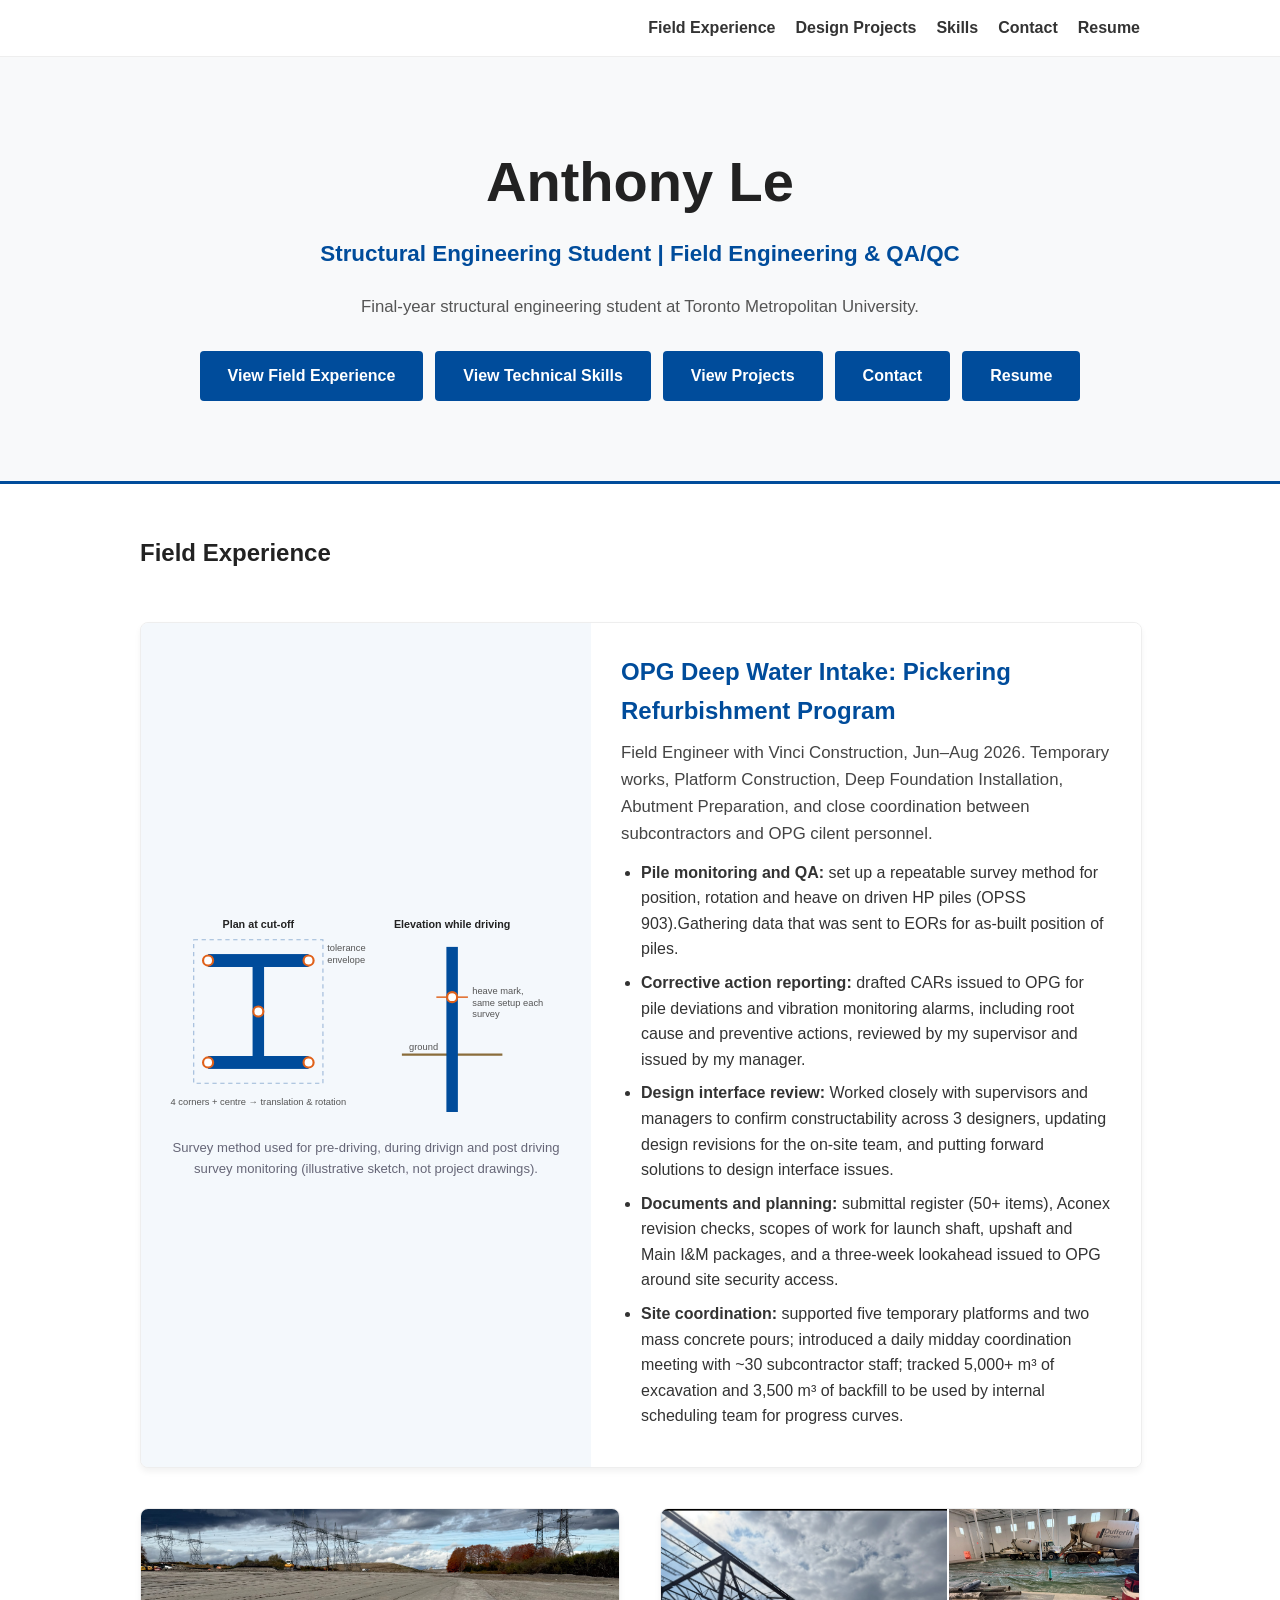
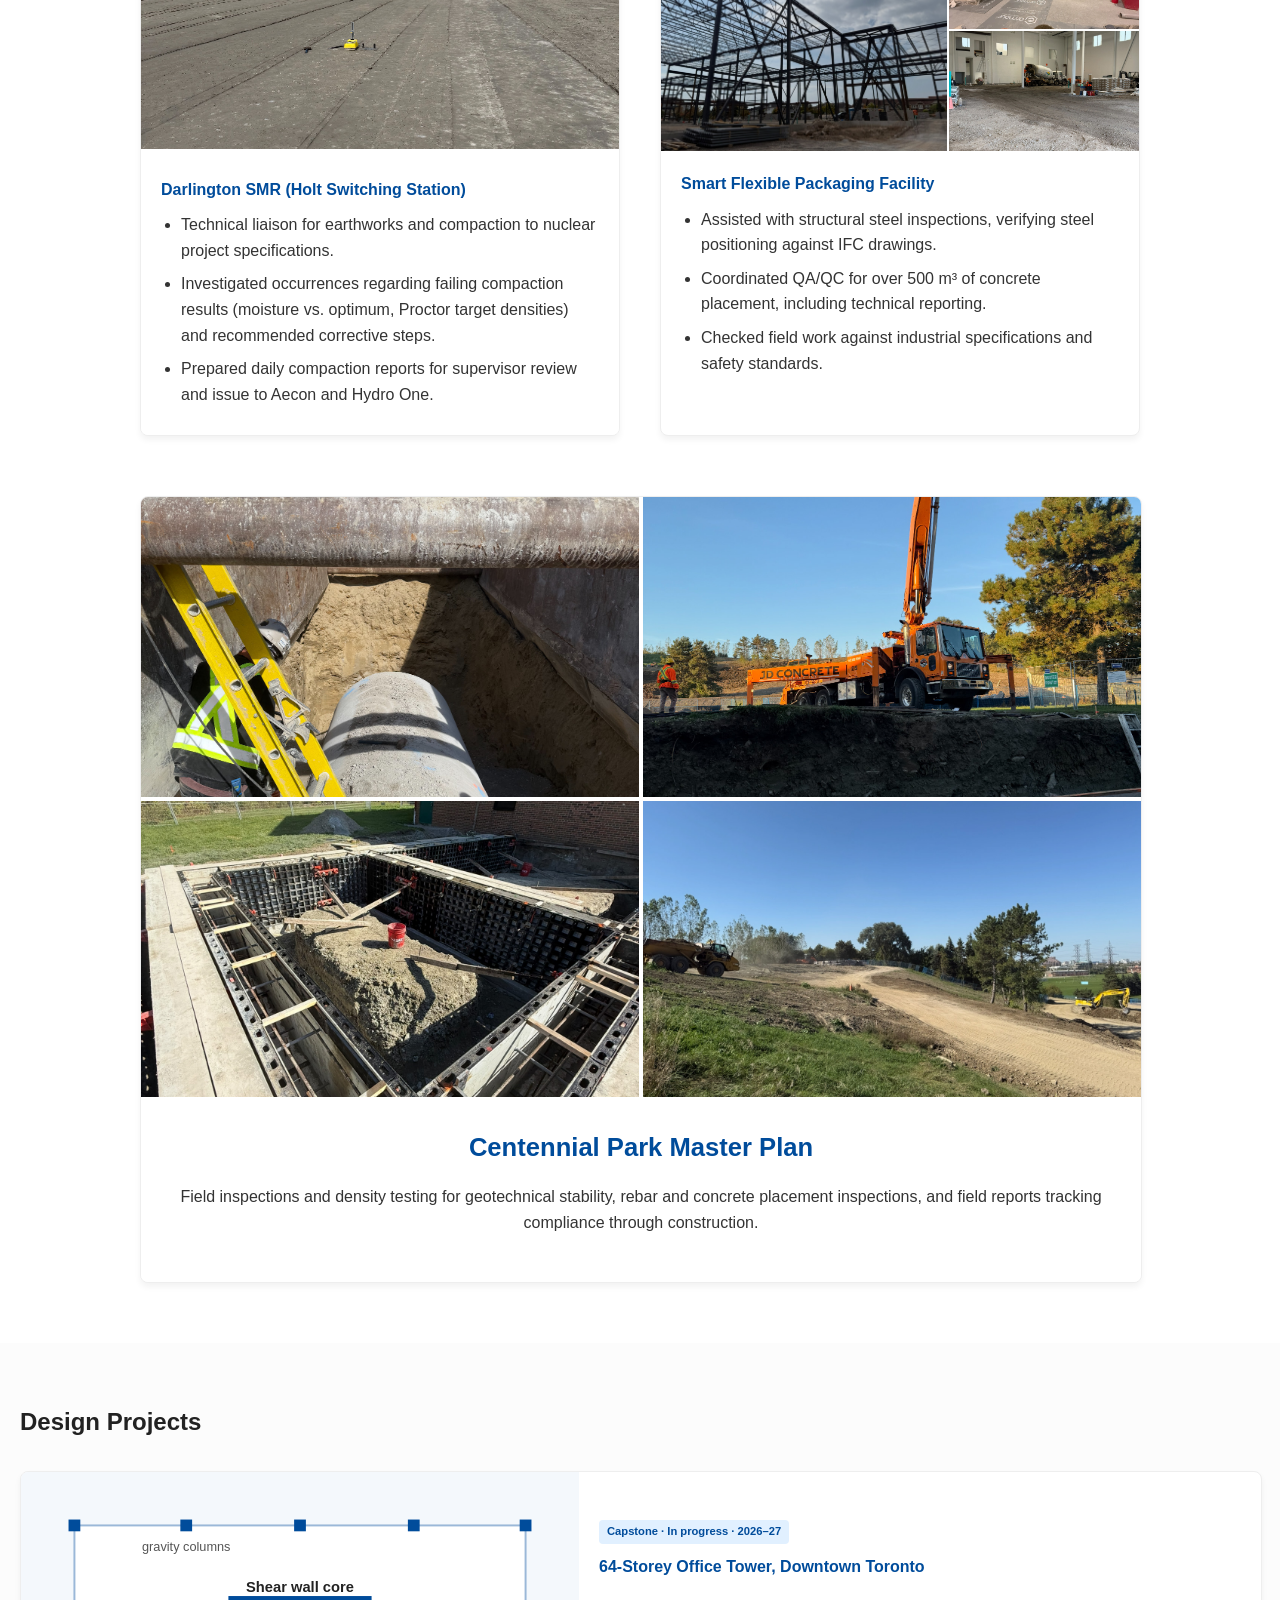
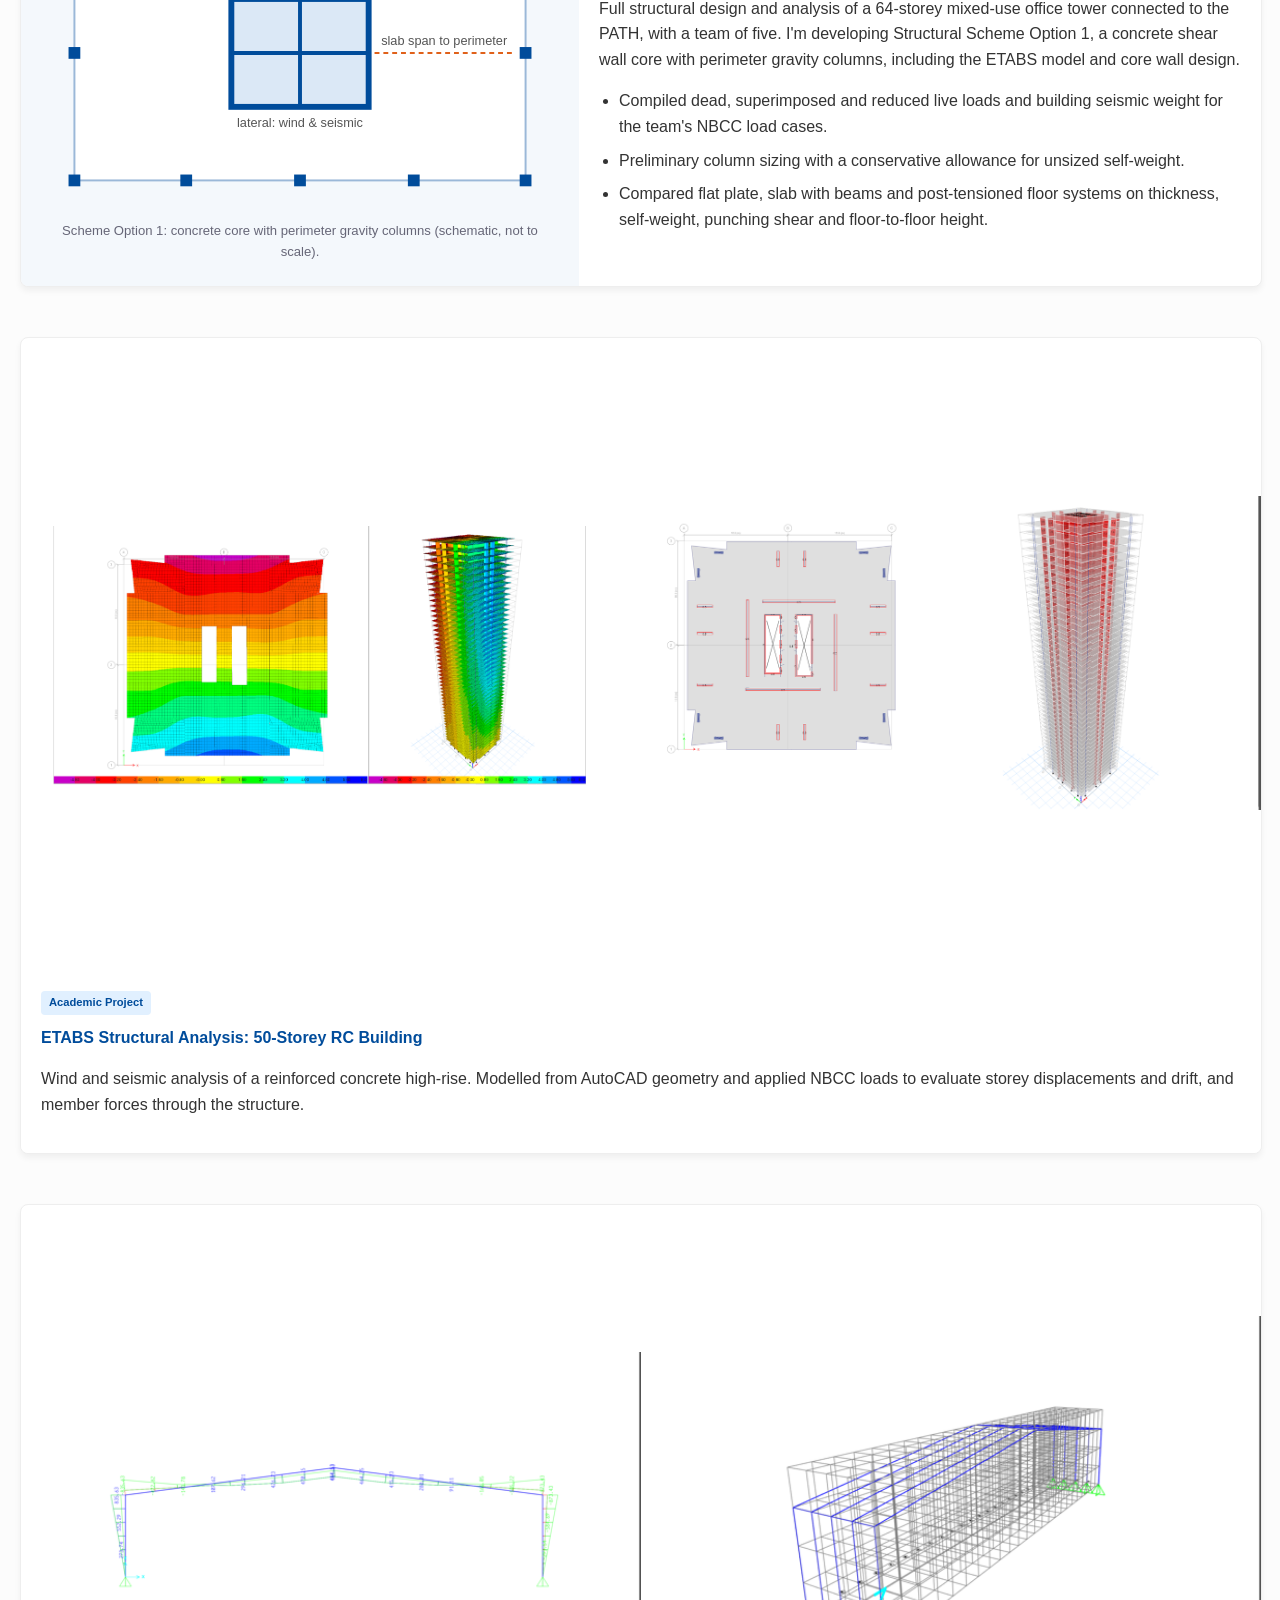
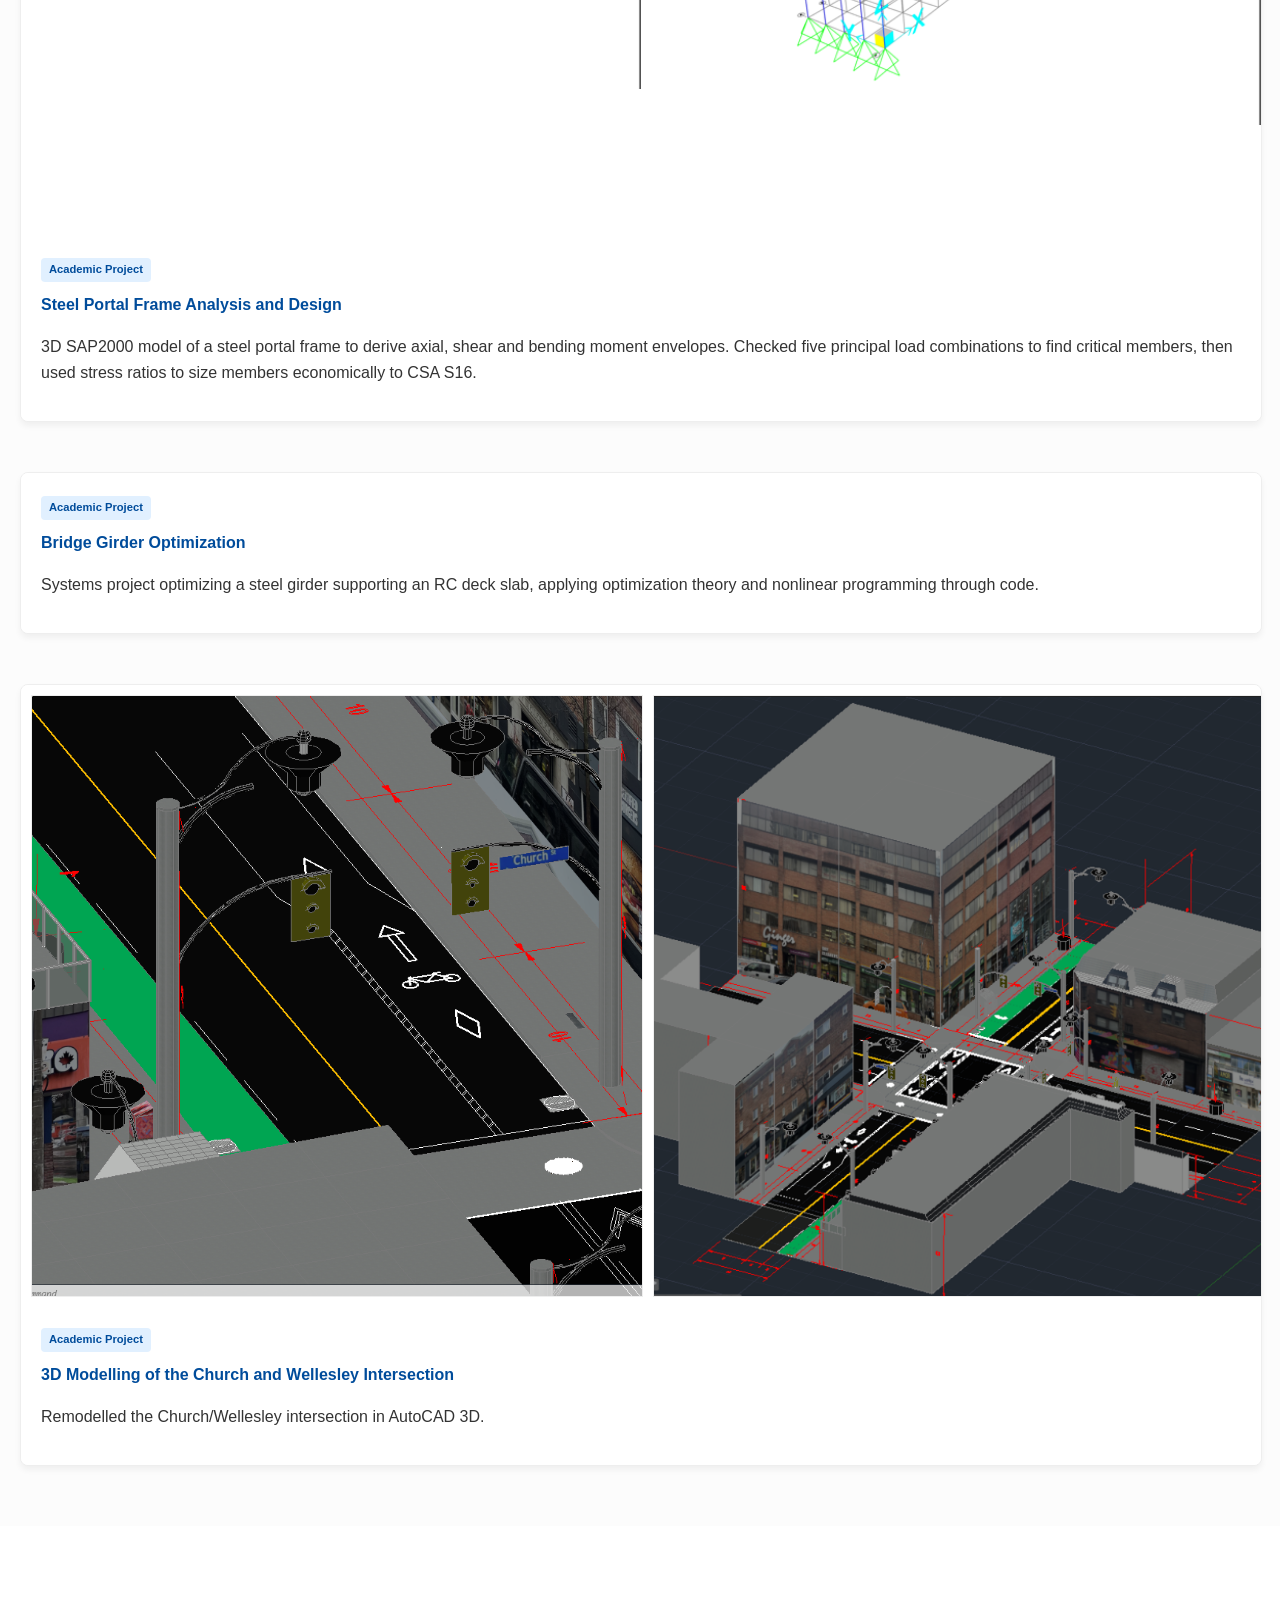
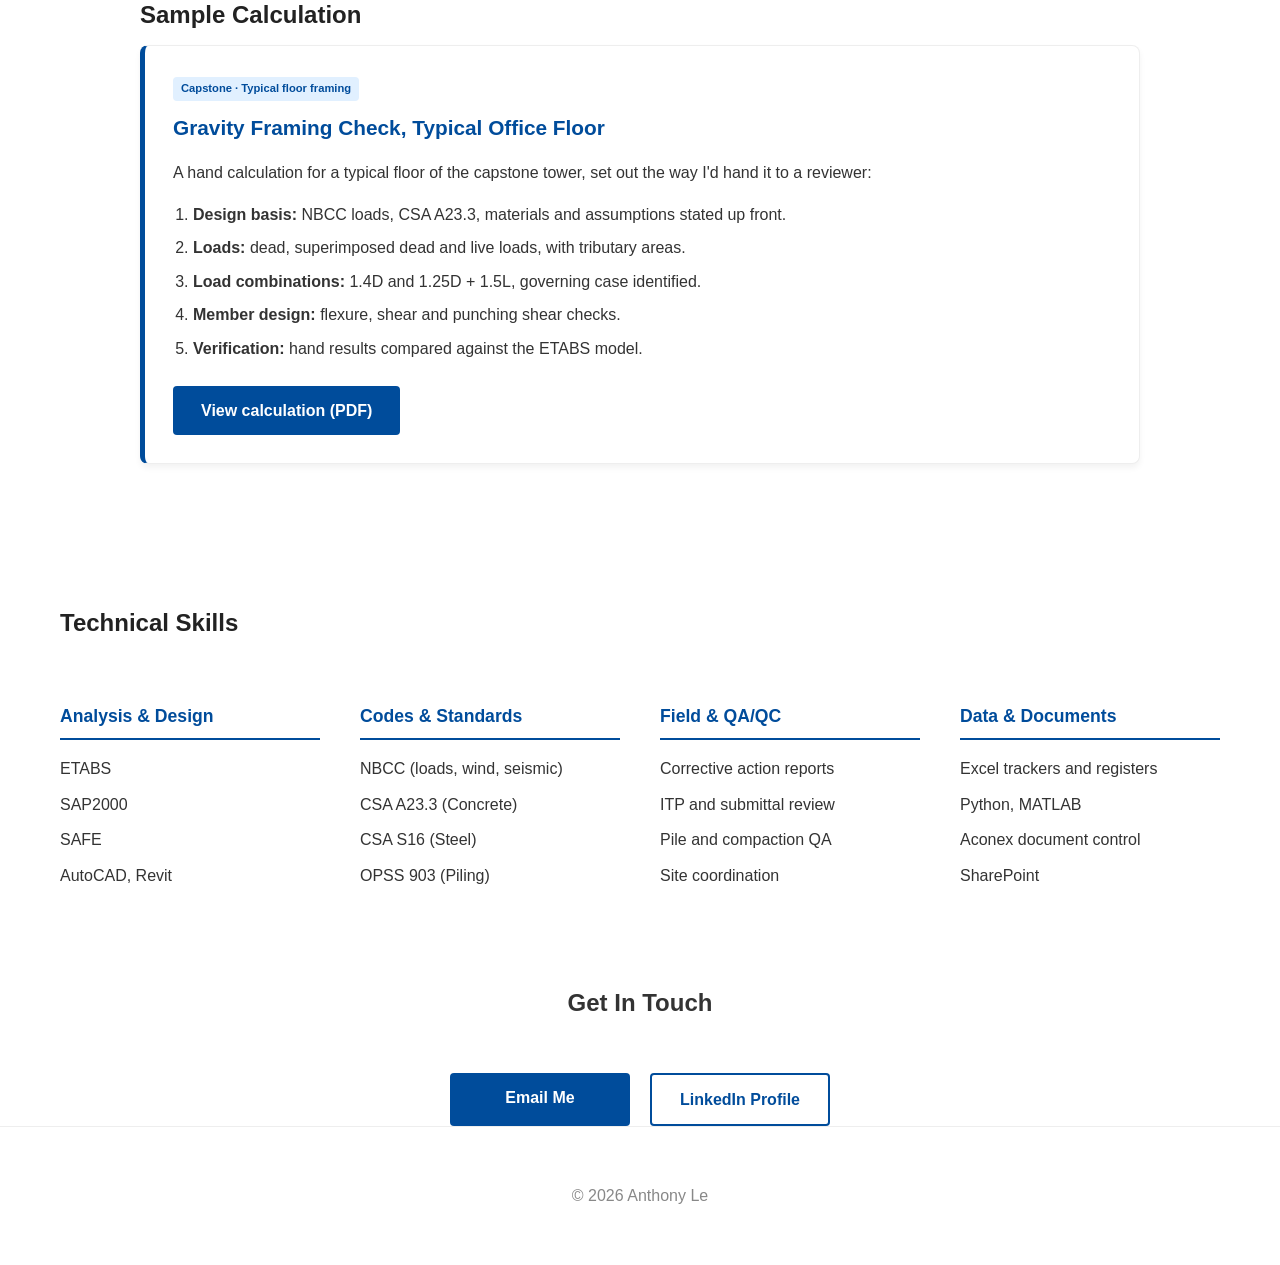
==== commit faccea3a: "Update index.html" ====
--- a/index.html
+++ b/index.html
@@ -4,7 +4,7 @@
     <meta charset="UTF-8">
     <meta name="viewport" content="width=device-width, initial-scale=1.0">
     <title>Anthony Le | Structural Engineering Portfolio</title>
-    <meta name="description" content="Anthony Le, final-year structural engineering student at Toronto Metropolitan University. Field engineering on OPG nuclear program projects, structural analysis and design.">
+    <meta name="description" content="Anthony Le, final-year structural engineering student at Toronto Metropolitan University.">
     <link rel="stylesheet" href="style.css">
 </head>
 <body>
@@ -15,7 +15,6 @@
             <ul>
                 <li><a href="#projects">Field Experience</a></li>
                 <li><a href="#academic">Design Projects</a></li>
-                <li><a href="#calc">Sample Calc</a></li>
                 <li><a href="#skills">Skills</a></li>
                 <li><a href="#contact">Contact</a></li>
                 <li><a href="resume.html">Resume</a></li>
@@ -27,12 +26,11 @@
         <div class="container">
             <h1>Anthony Le</h1>
             <p class="subtitle">Structural Engineering Student | Field Engineering &amp; QA/QC</p>
-            <p class="mission">Final-year structural engineering student at Toronto Metropolitan University, with two co-op terms on projects in OPG's nuclear program: the Pickering refurbishment's Deep Water Intake and the Darlington SMR switching station.</p>
+            <p class="mission">Final-year structural engineering student at Toronto Metropolitan University.</p>
             <div class="hero-buttons">
                 <a href="#projects" class="btn-primary">View Field Experience</a>
                 <a href="#skills" class="btn-primary">View Technical Skills</a>
                 <a href="#academic" class="btn-primary">View Projects</a>
-                <a href="#calc" class="btn-primary">Sample Calculation</a>
                 <a href="#contact" class="btn-primary">Contact</a>
                 <a href="resume.html" class="btn-primary">Resume</a>
             </div>
@@ -77,18 +75,18 @@
                                     <text x="428" y="148" class="d-small">survey</text>
                                     <text x="340" y="194" class="d-small">ground</text>
                                 </svg>
-                                <figcaption>Survey layout I set up with my supervisor for HP-pile installation (illustrative sketch, not project drawings).</figcaption>
+                                <figcaption> Survey method used for pre-driving, during drivign and post driving survey monitoring (illustrative sketch, not project drawings).</figcaption>
                             </figure>
                         </div>
                         <div class="project-info">
                             <h4>OPG Deep Water Intake: Pickering Refurbishment Program</h4>
-                            <p class="lead">Field Engineer with Vinci Construction, Jun–Aug 2026. Temporary works, deep foundations and abutment construction for an access bridge supporting TBM delivery, close to the station's protected area.</p>
+                            <p class="lead">Field Engineer with Vinci Construction, Jun–Aug 2026. Temporary works, Platform Construction, Deep Foundation Installation, Abutment Preparation, and close coordination between subcontractors and OPG cilent personnel. </p>
                             <ul class="bullets">
-                                <li><strong>Pile monitoring and QA:</strong> set up a repeatable survey method for position, rotation and heave on driven HP piles (OPSS 903). When a pile went out of tolerance, the data let the engineer of record revise the abutment rebar around its as-built position.</li>
-                                <li><strong>Corrective action reporting:</strong> drafted CARs issued to OPG for pile deviations and vibration monitoring alarms, including root cause and preventive actions, reviewed by my supervisor before issue.</li>
-                                <li><strong>Design interface review:</strong> found a Granular B / SSM transition beneath a bridge launch roller pad where two design packages didn't reference each other; differential stiffness risked settlement and launch tolerance. Recommended solution was adopted.</li>
-                                <li><strong>Documents and planning:</strong> submittal register (50+ items), Aconex revision checks, scopes of work for launch shaft, upshaft and I&amp;M packages, and a three-week lookahead issued to OPG around site security access.</li>
-                                <li><strong>Site coordination:</strong> supported five temporary platforms and two mass concrete pours; introduced a daily midday coordination meeting with ~30 subcontractor staff; tracked 5,000+ m³ of excavation and 3,500 m³ of backfill.</li>
+                                <li><strong>Pile monitoring and QA:</strong> set up a repeatable survey method for position, rotation and heave on driven HP piles (OPSS 903).Gathering data that was sent to EORs for as-built position of piles.</li>
+                                <li><strong>Corrective action reporting:</strong> drafted CARs issued to OPG for pile deviations and vibration monitoring alarms, including root cause and preventive actions, reviewed by my supervisor and issued by my manager.</li>
+                                <li><strong>Design interface review:</strong> Worked closely with supervisors and managers to confirm constructability across 3 designers, updating design revisions for the on-site team, and putting forward solutions to design interface issues. </li>
+                                <li><strong>Documents and planning:</strong> submittal register (50+ items), Aconex revision checks, scopes of work for launch shaft, upshaft and Main I&M packages, and a three-week lookahead issued to OPG around site security access.</li>
+                                <li><strong>Site coordination:</strong> supported five temporary platforms and two mass concrete pours; introduced a daily midday coordination meeting with ~30 subcontractor staff; tracked 5,000+ m³ of excavation and 3,500 m³ of backfill to be used by internal scheduling team for progress curves.</li>
                             </ul>
                         </div>
                     </div>
@@ -103,8 +101,8 @@
                         <h4>Darlington SMR (Holt Switching Station)</h4>
                         <ul class="bullets">
                             <li>Technical liaison for earthworks and compaction to nuclear project specifications.</li>
-                            <li>Investigated failing compaction results (moisture vs. optimum, Proctor target densities) and recommended corrective steps.</li>
-                            <li>Prepared compaction reports for supervisor review and issue to Aecon and Hydro One.</li>
+                            <li>Investigated occurrences regarding failing compaction results (moisture vs. optimum, Proctor target densities) and recommended corrective steps.</li>
+                            <li>Prepared daily compaction reports for supervisor review and issue to Aecon and Hydro One.</li>
                         </ul>
                     </div>
                 </div>
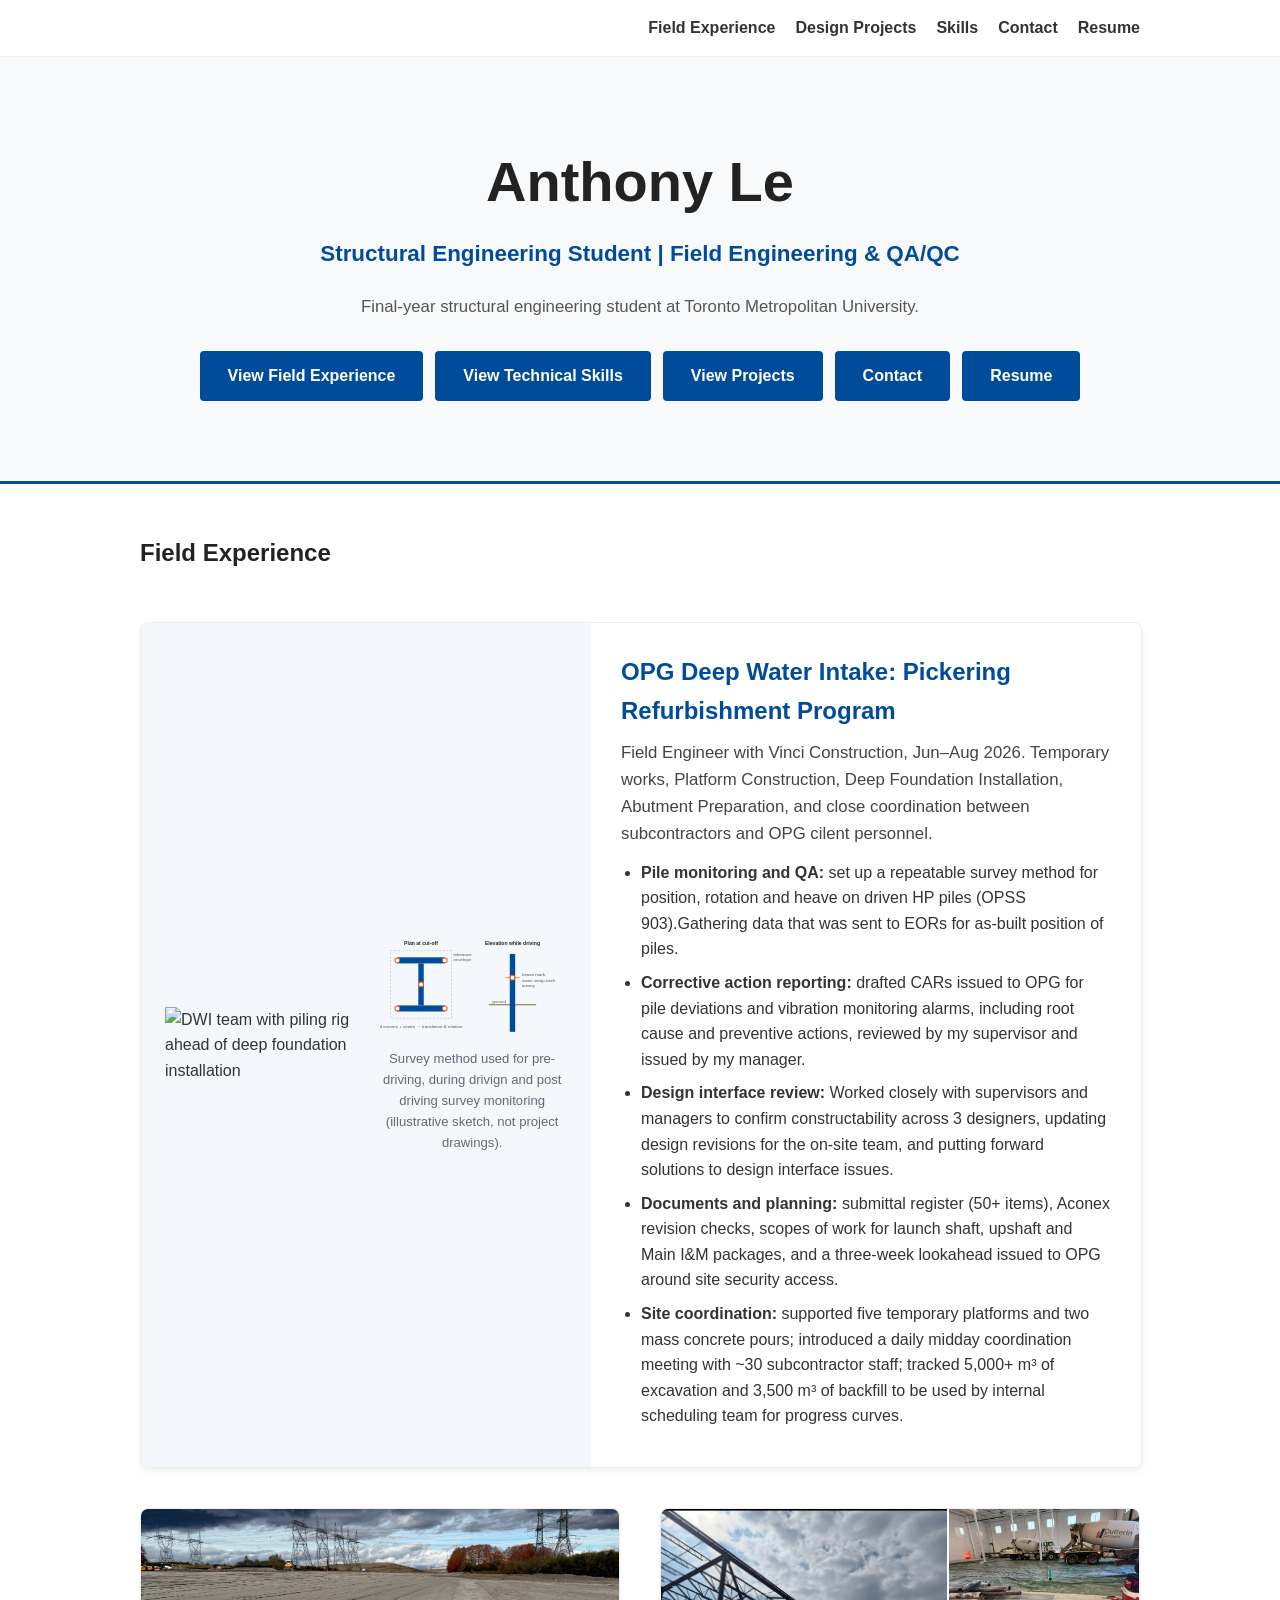
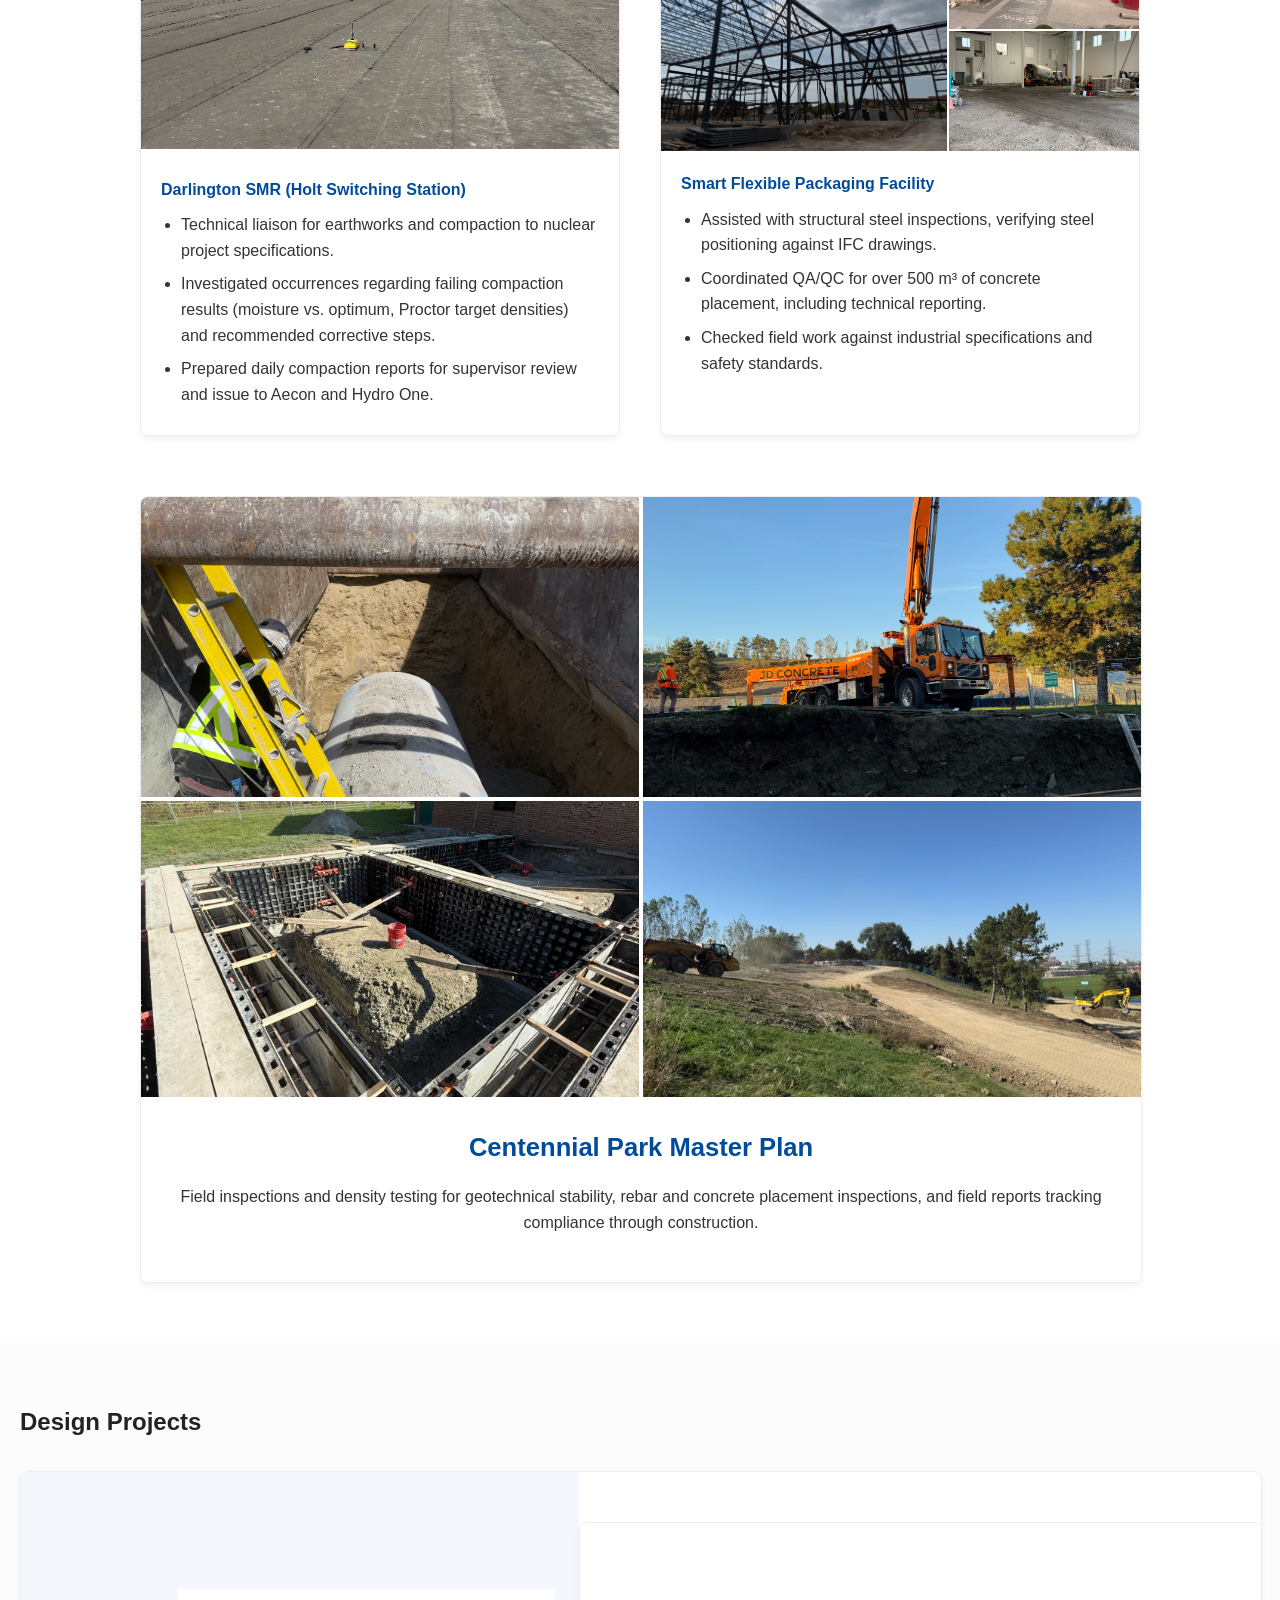
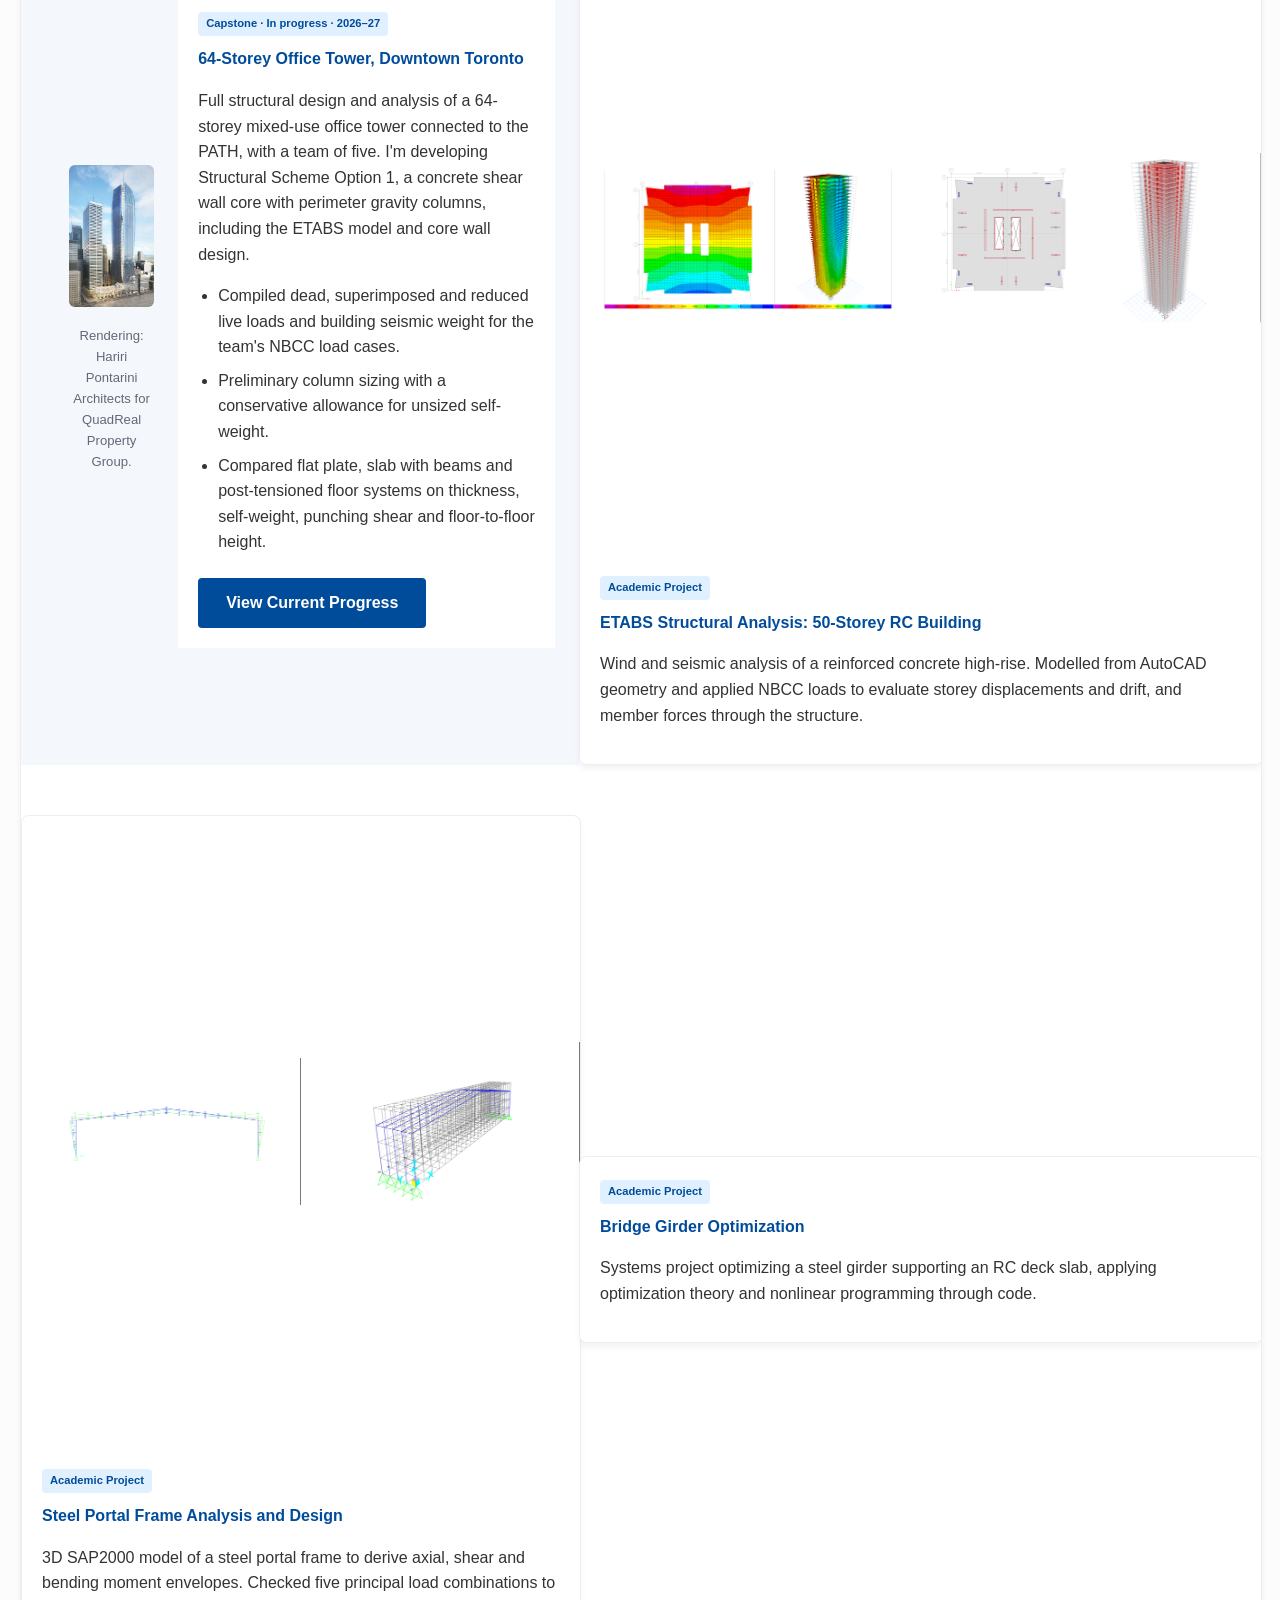
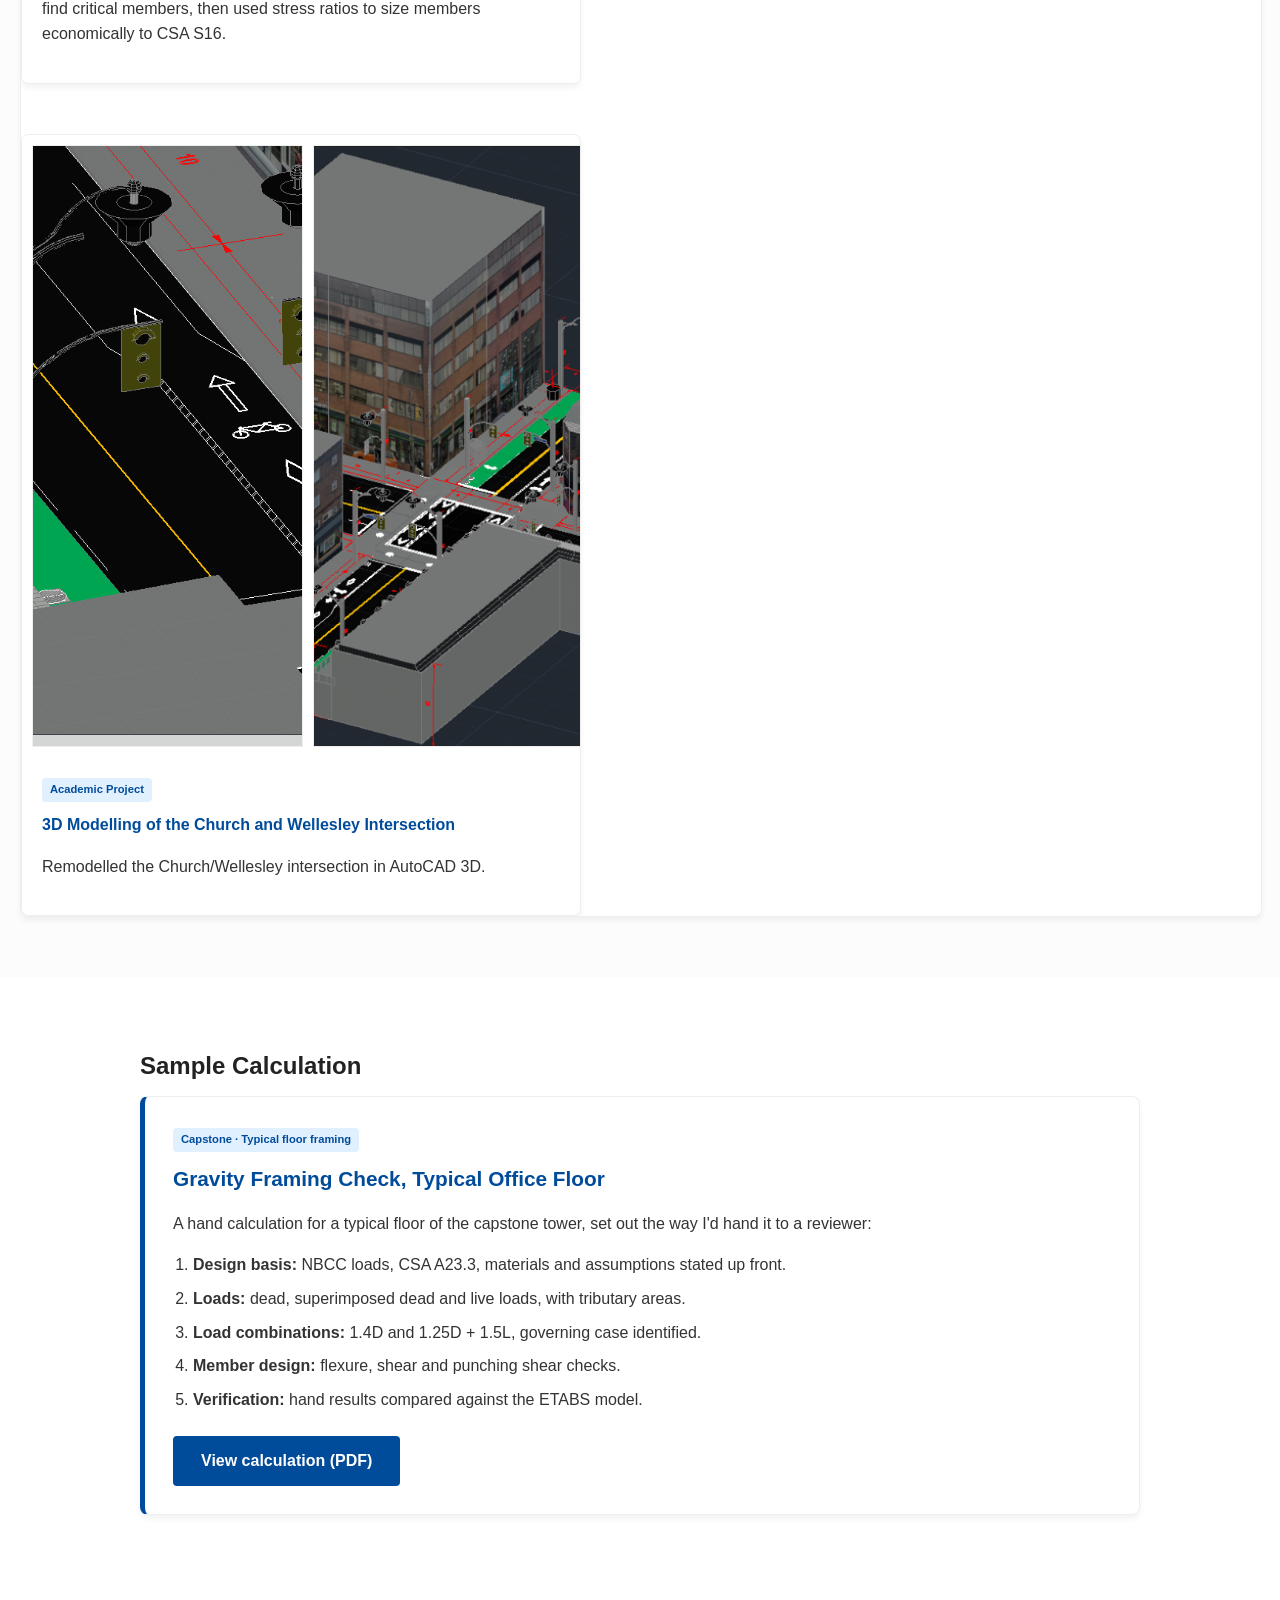
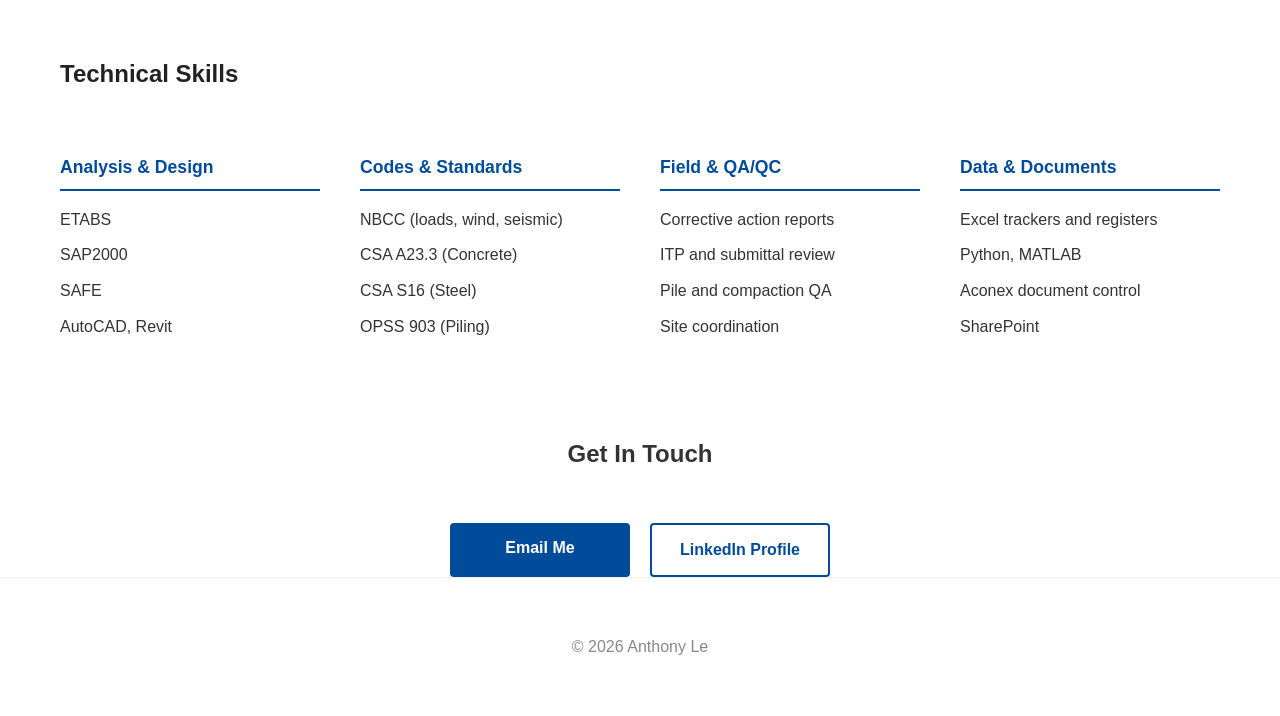
==== commit da794ba3: "Update index.html" ====
--- a/index.html
+++ b/index.html
@@ -47,6 +47,7 @@
                 <div class="featured-project">
                     <div class="project-card large-card dwi-card">
                         <div class="dwi-visual">
+                            <img class = "dwi-photo" src = ./images/dwi-piling-team.jpg" alt = "DWI team with piling rig ahead of deep foundation installation">
                             <figure class="diagram">
                                 <svg viewBox="0 0 560 300" role="img" aria-labelledby="pileTitle pileDesc">
                                     <title id="pileTitle">Pile monitoring survey method</title>
@@ -152,28 +153,12 @@
             <!-- CAPSTONE -->
             <div class="project-card academic-breakout capstone-card">
                 <div class="capstone-visual">
-                    <figure class="diagram">
-                        <svg viewBox="0 0 520 320" role="img" aria-labelledby="capTitle capDesc">
-                            <title id="capTitle">Typical floor framing scheme</title>
-                            <desc id="capDesc">Schematic plan of a typical office floor: a concrete shear wall core in the centre resisting lateral load, perimeter gravity columns, and slab spans between the core and perimeter.</desc>
-                            <rect x="30" y="30" width="460" height="260" class="d-slab"/>
-                            <rect x="190" y="105" width="140" height="110" class="d-core"/>
-                            <line x1="260" y1="105" x2="260" y2="215" class="d-corewall"/>
-                            <line x1="190" y1="160" x2="330" y2="160" class="d-corewall"/>
-                            <g class="d-col">
-                                <rect x="24" y="24" width="12" height="12"/><rect x="138" y="24" width="12" height="12"/><rect x="254" y="24" width="12" height="12"/><rect x="370" y="24" width="12" height="12"/><rect x="484" y="24" width="12" height="12"/>
-                                <rect x="24" y="284" width="12" height="12"/><rect x="138" y="284" width="12" height="12"/><rect x="254" y="284" width="12" height="12"/><rect x="370" y="284" width="12" height="12"/><rect x="484" y="284" width="12" height="12"/>
-                                <rect x="24" y="154" width="12" height="12"/><rect x="484" y="154" width="12" height="12"/>
-                            </g>
-                            <line x1="336" y1="160" x2="478" y2="160" class="d-span"/>
-                            <text x="407" y="152" class="d-small" text-anchor="middle">slab span to perimeter</text>
-                            <text x="260" y="98" class="d-label" text-anchor="middle">Shear wall core</text>
-                            <text x="260" y="236" class="d-small" text-anchor="middle">lateral: wind &amp; seismic</text>
-                            <text x="144" y="56" class="d-small" text-anchor="middle">gravity columns</text>
-                        </svg>
-                        <figcaption>Scheme Option 1: concrete core with perimeter gravity columns (schematic, not to scale).</figcaption>
-                    </figure>
-                </div>
+                    <div class="capstone-visual">
+    <figure class="diagram">
+        <img src="./images/CC3.jpeg" alt="Commerce Court 3 rendering" style="width:100%; border-radius:6px;">
+        <figcaption>Rendering: Hariri Pontarini Architects for QuadReal Property Group.</figcaption>
+    </figure>   
+               </div>
                 <div class="project-info">
                     <span class="tag">Capstone · In progress · 2026–27</span>
                     <h4>64-Storey Office Tower, Downtown Toronto</h4>
@@ -183,6 +168,7 @@
                         <li>Preliminary column sizing with a conservative allowance for unsized self-weight.</li>
                         <li>Compared flat plate, slab with beams and post-tensioned floor systems on thickness, self-weight, punching shear and floor-to-floor height.</li>
                     </ul>
+                    <a href="./capstone/progress.pdf" target="_blank" class="btn-primary" style="display:inline-block; margin-top:15px;">View Current Progress</a>
                 </div>
             </div>
 
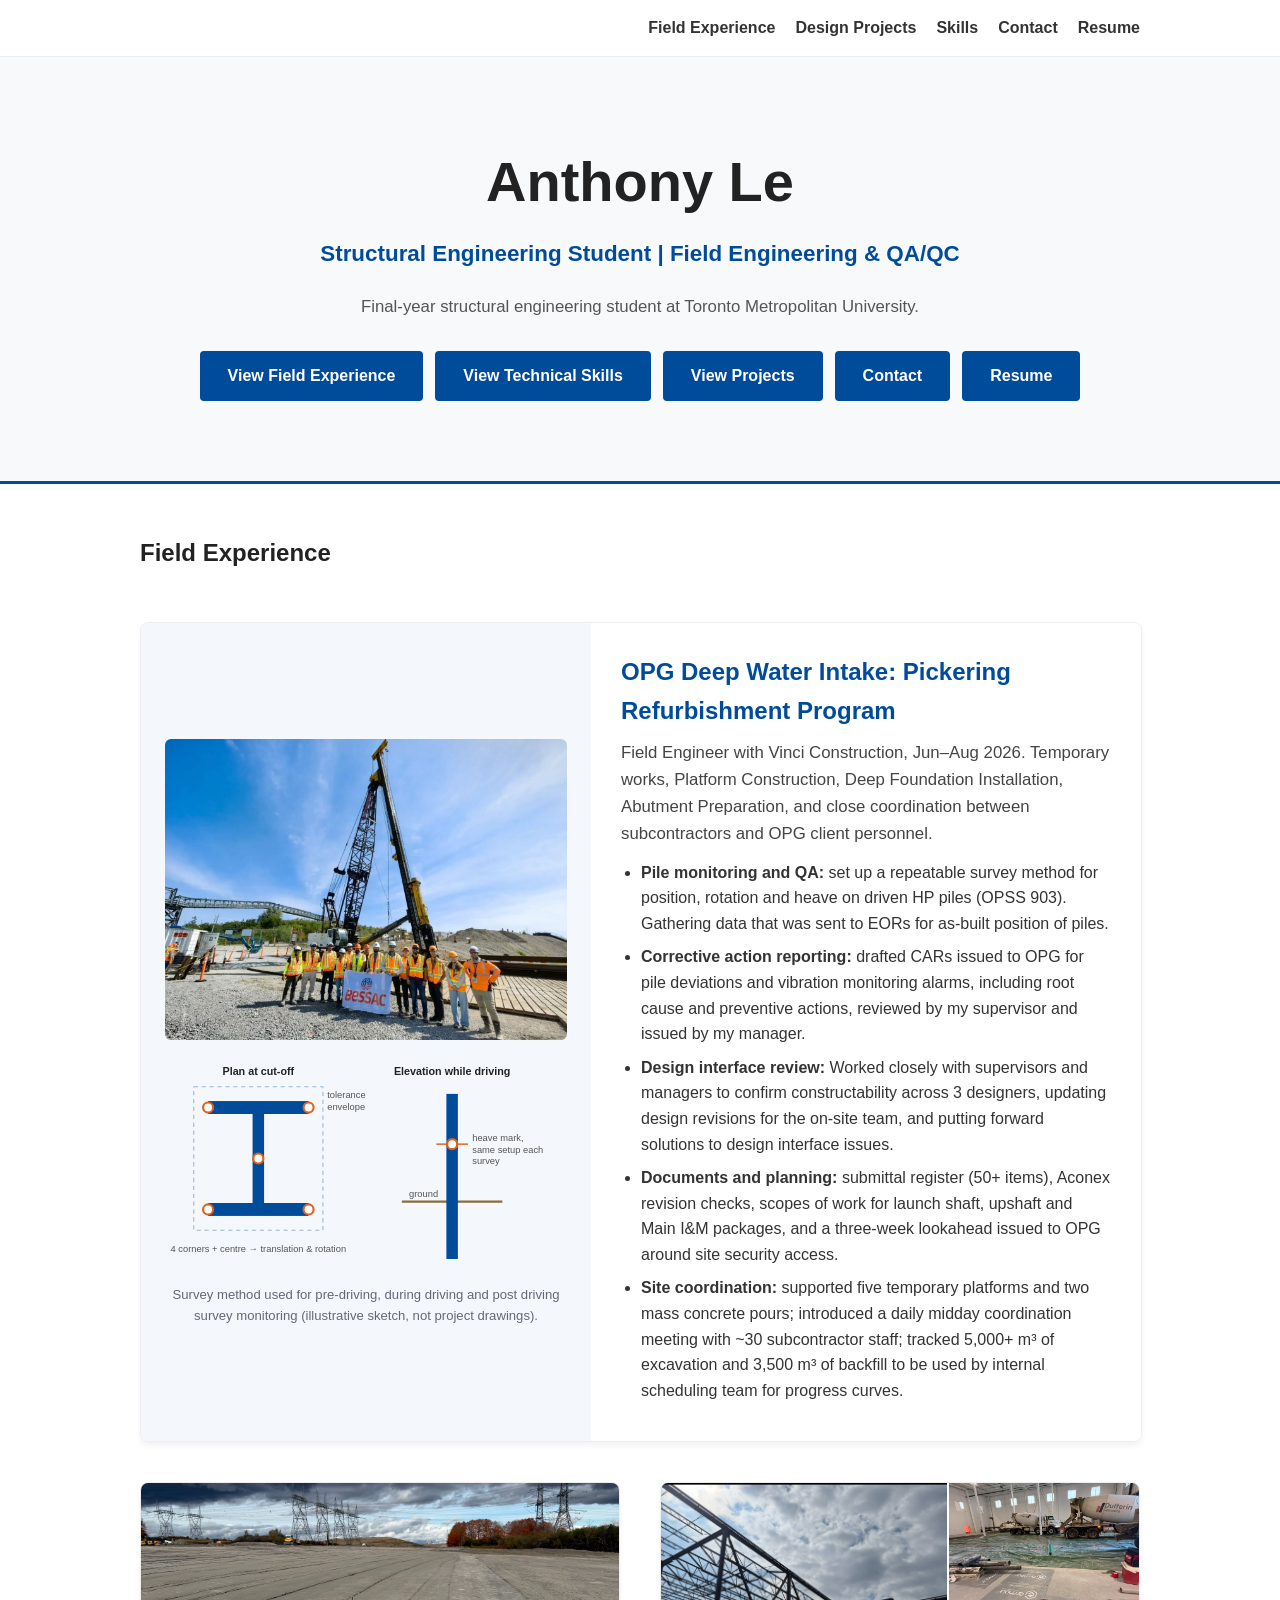
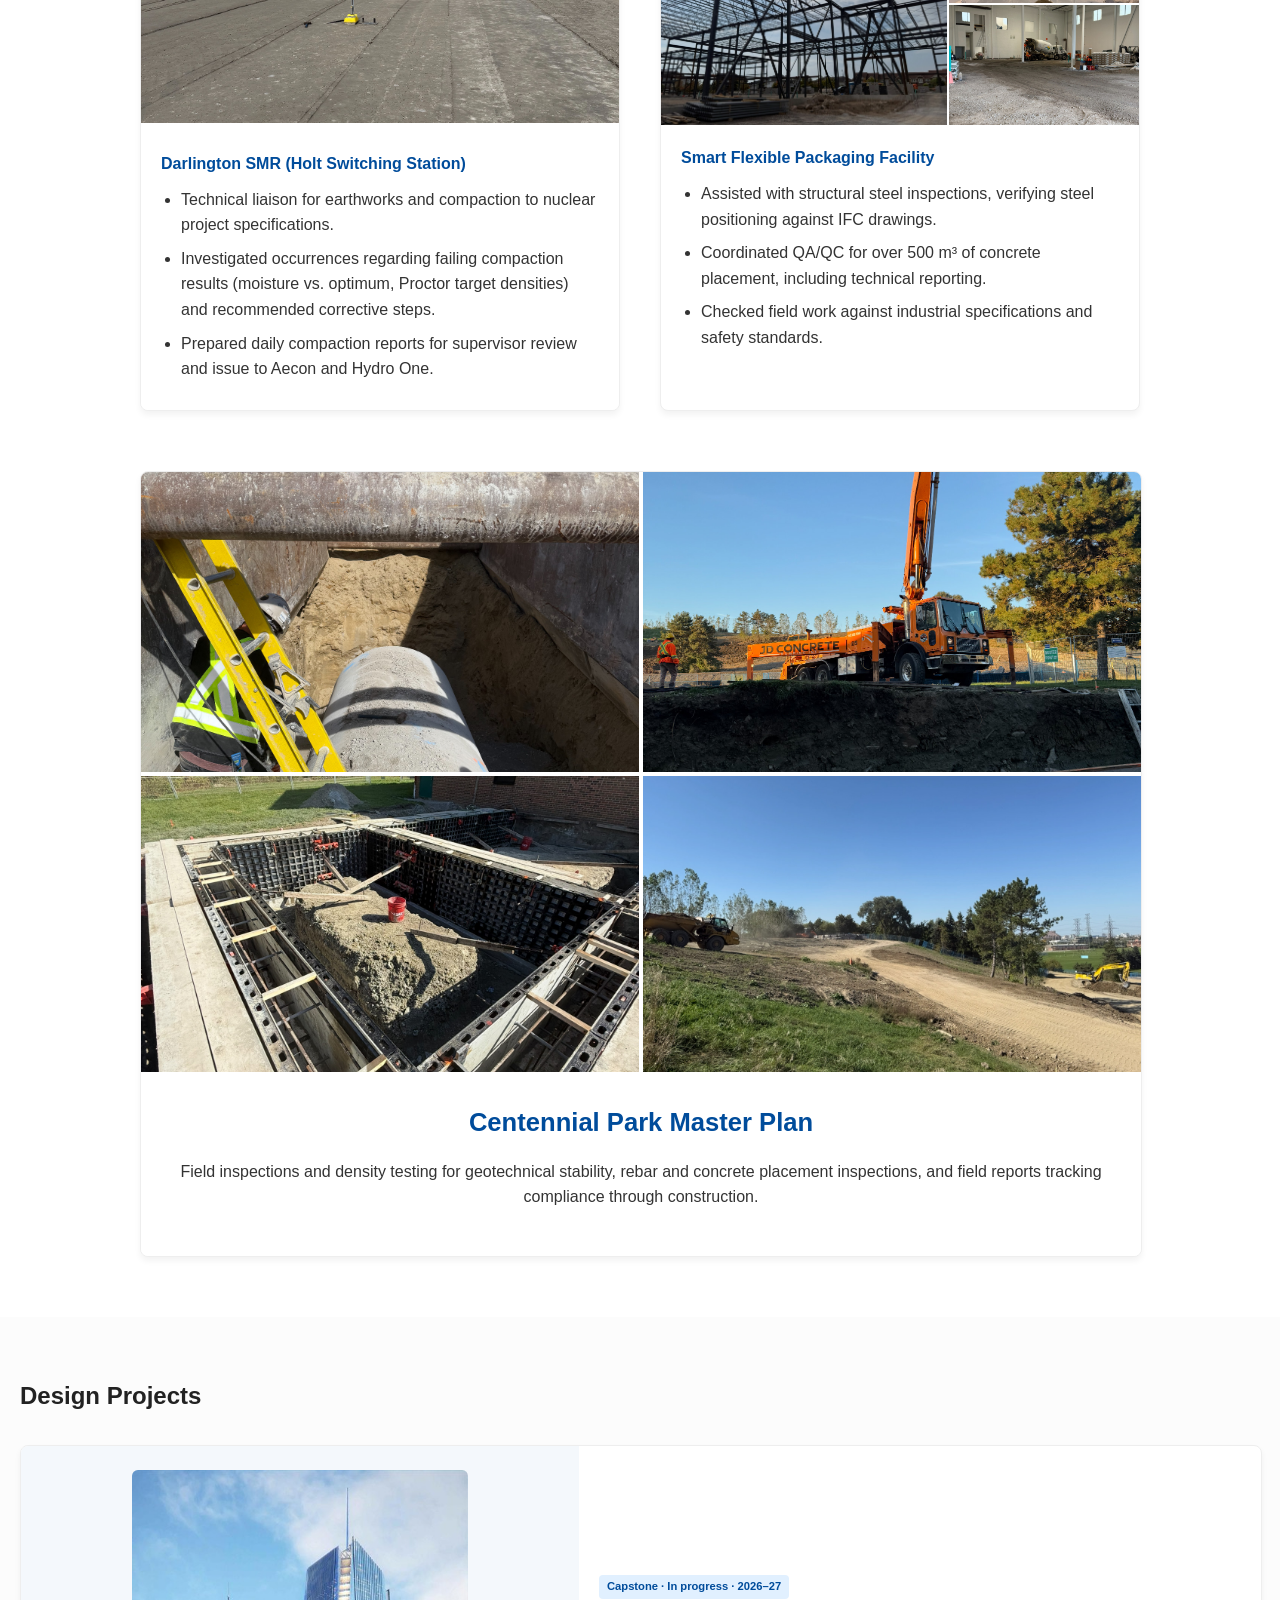
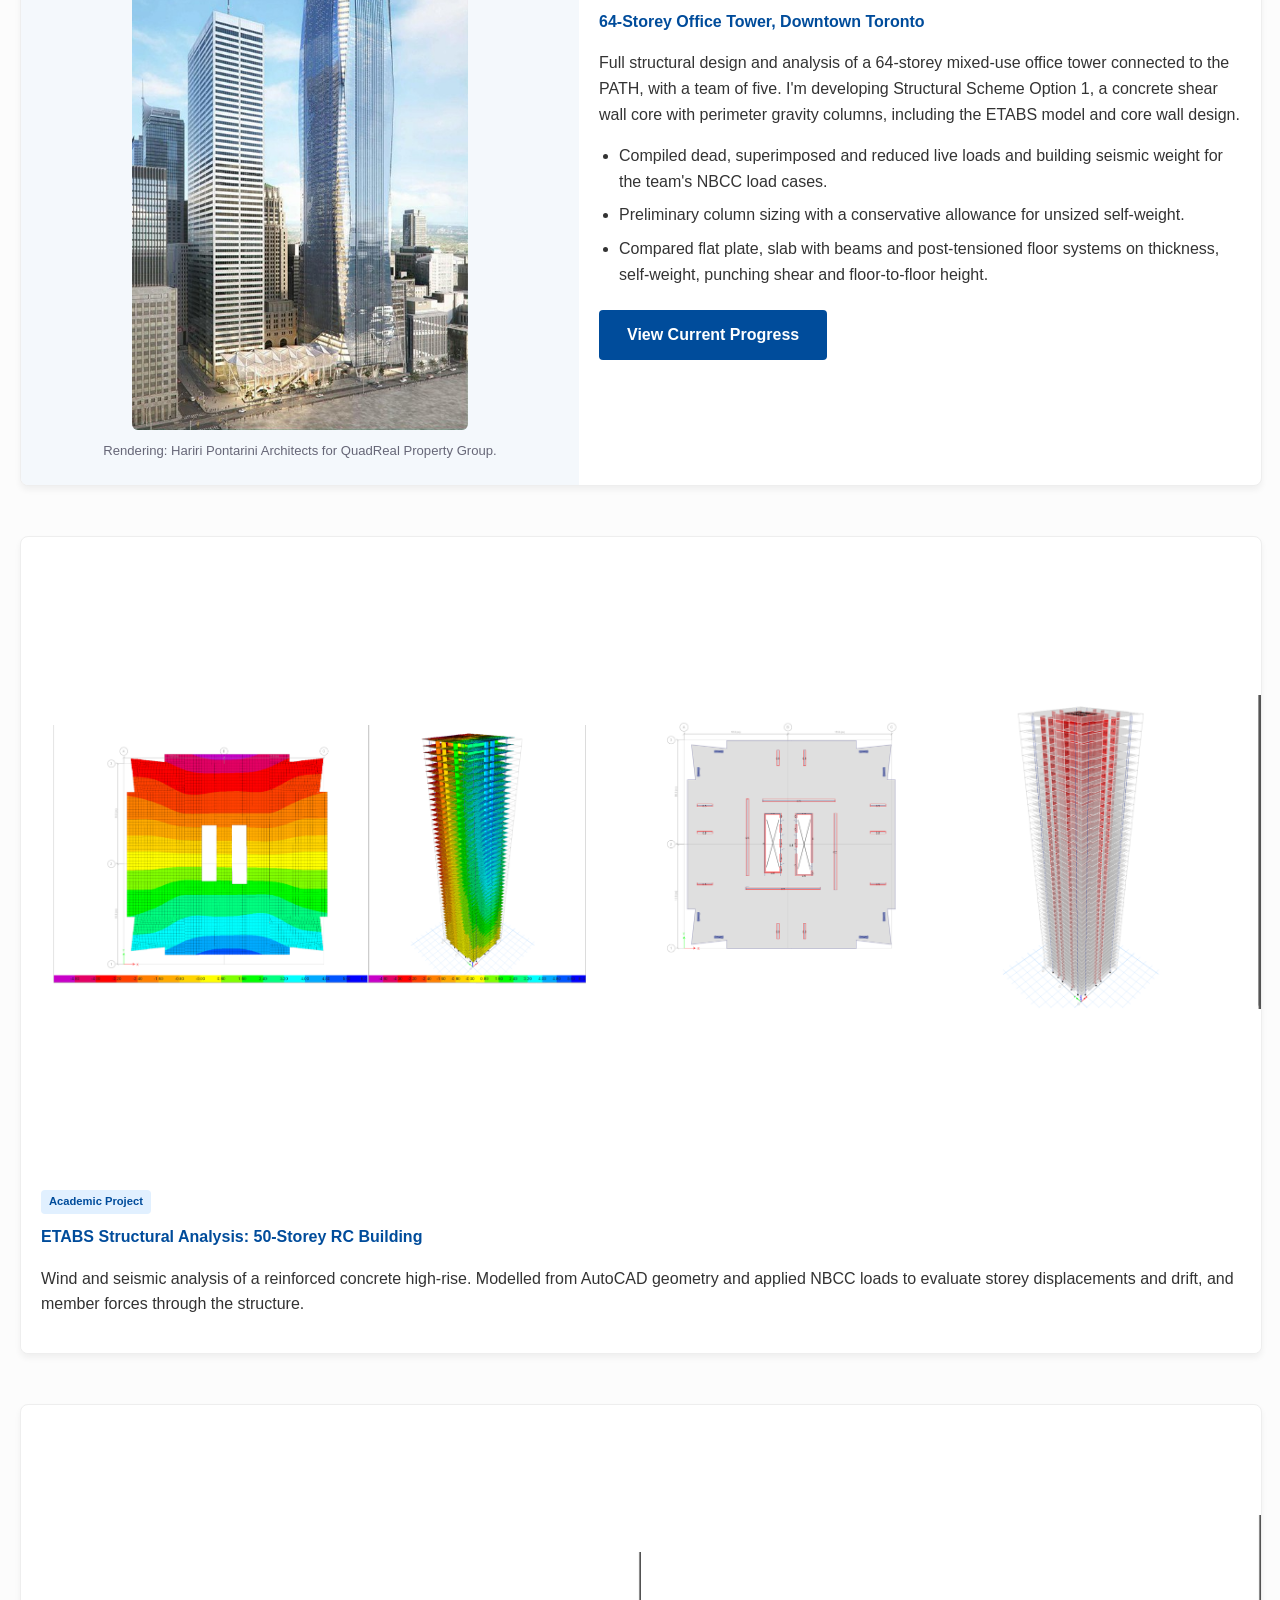
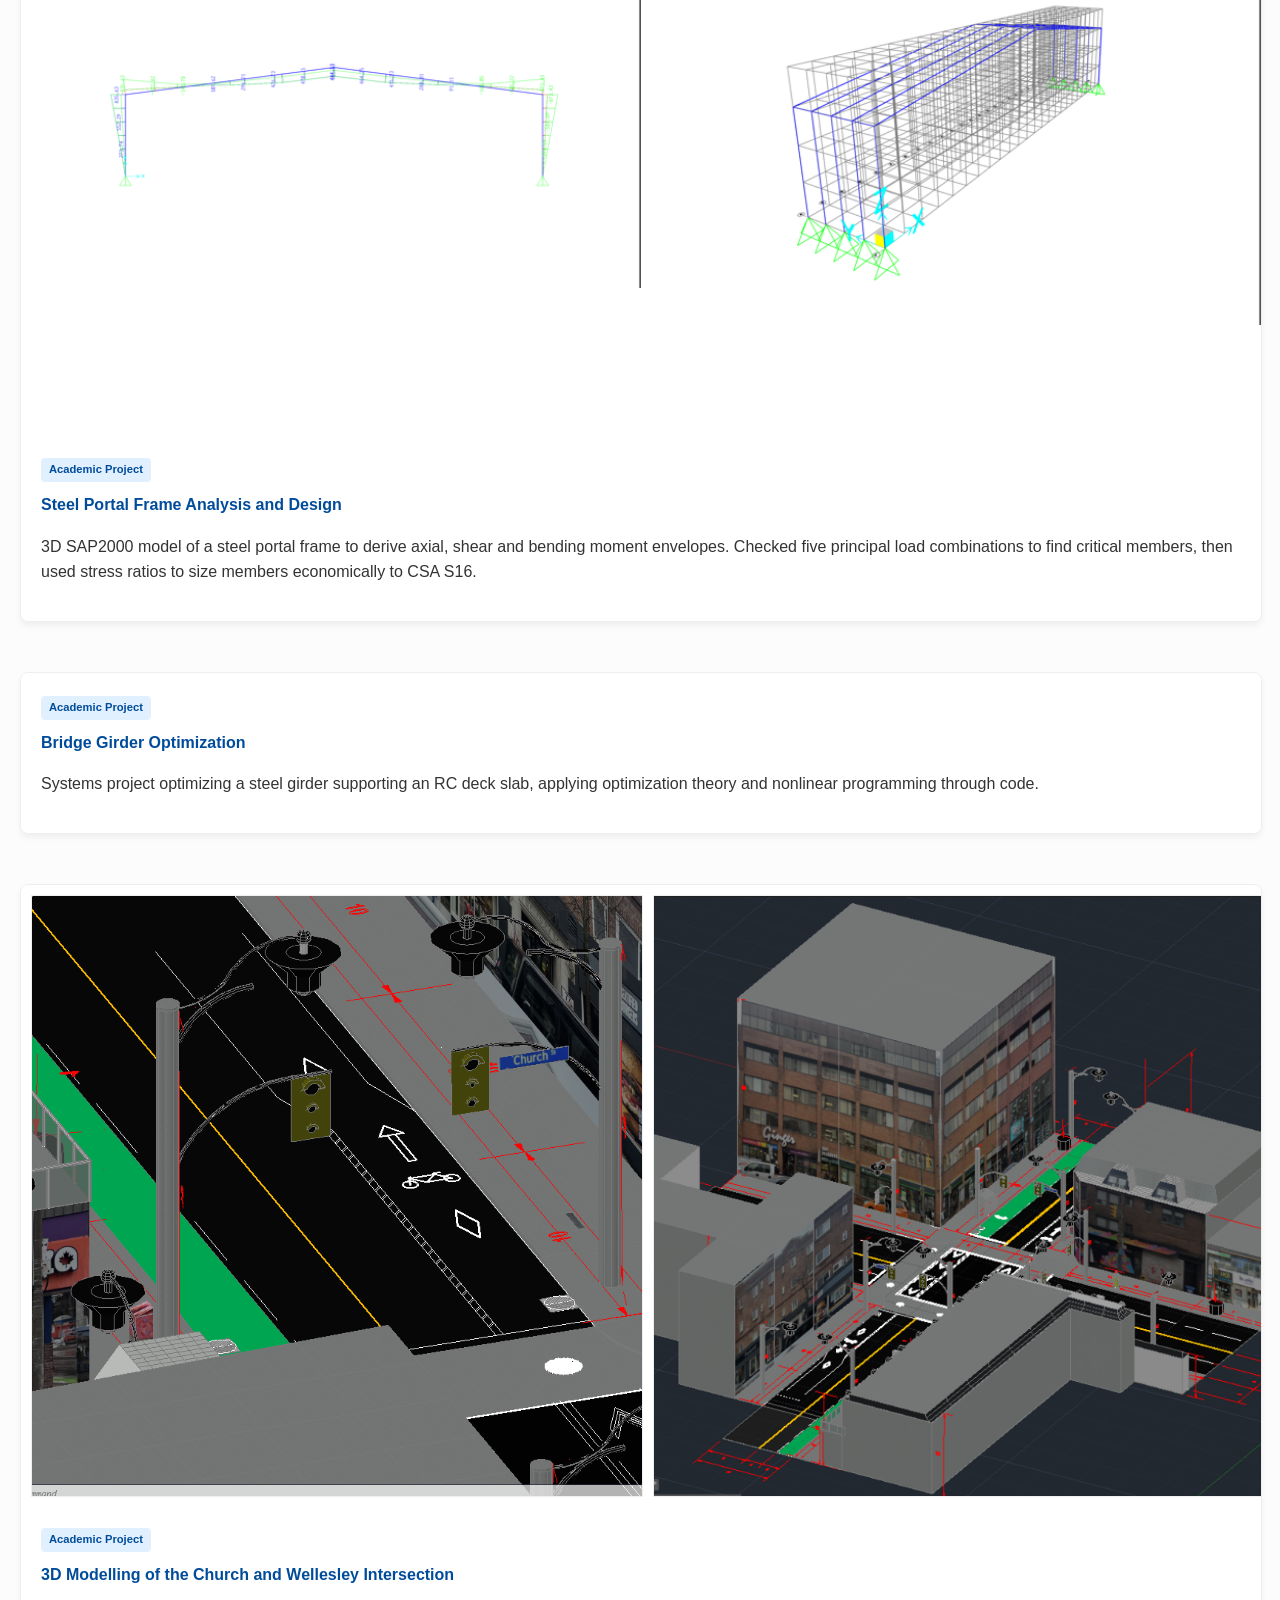
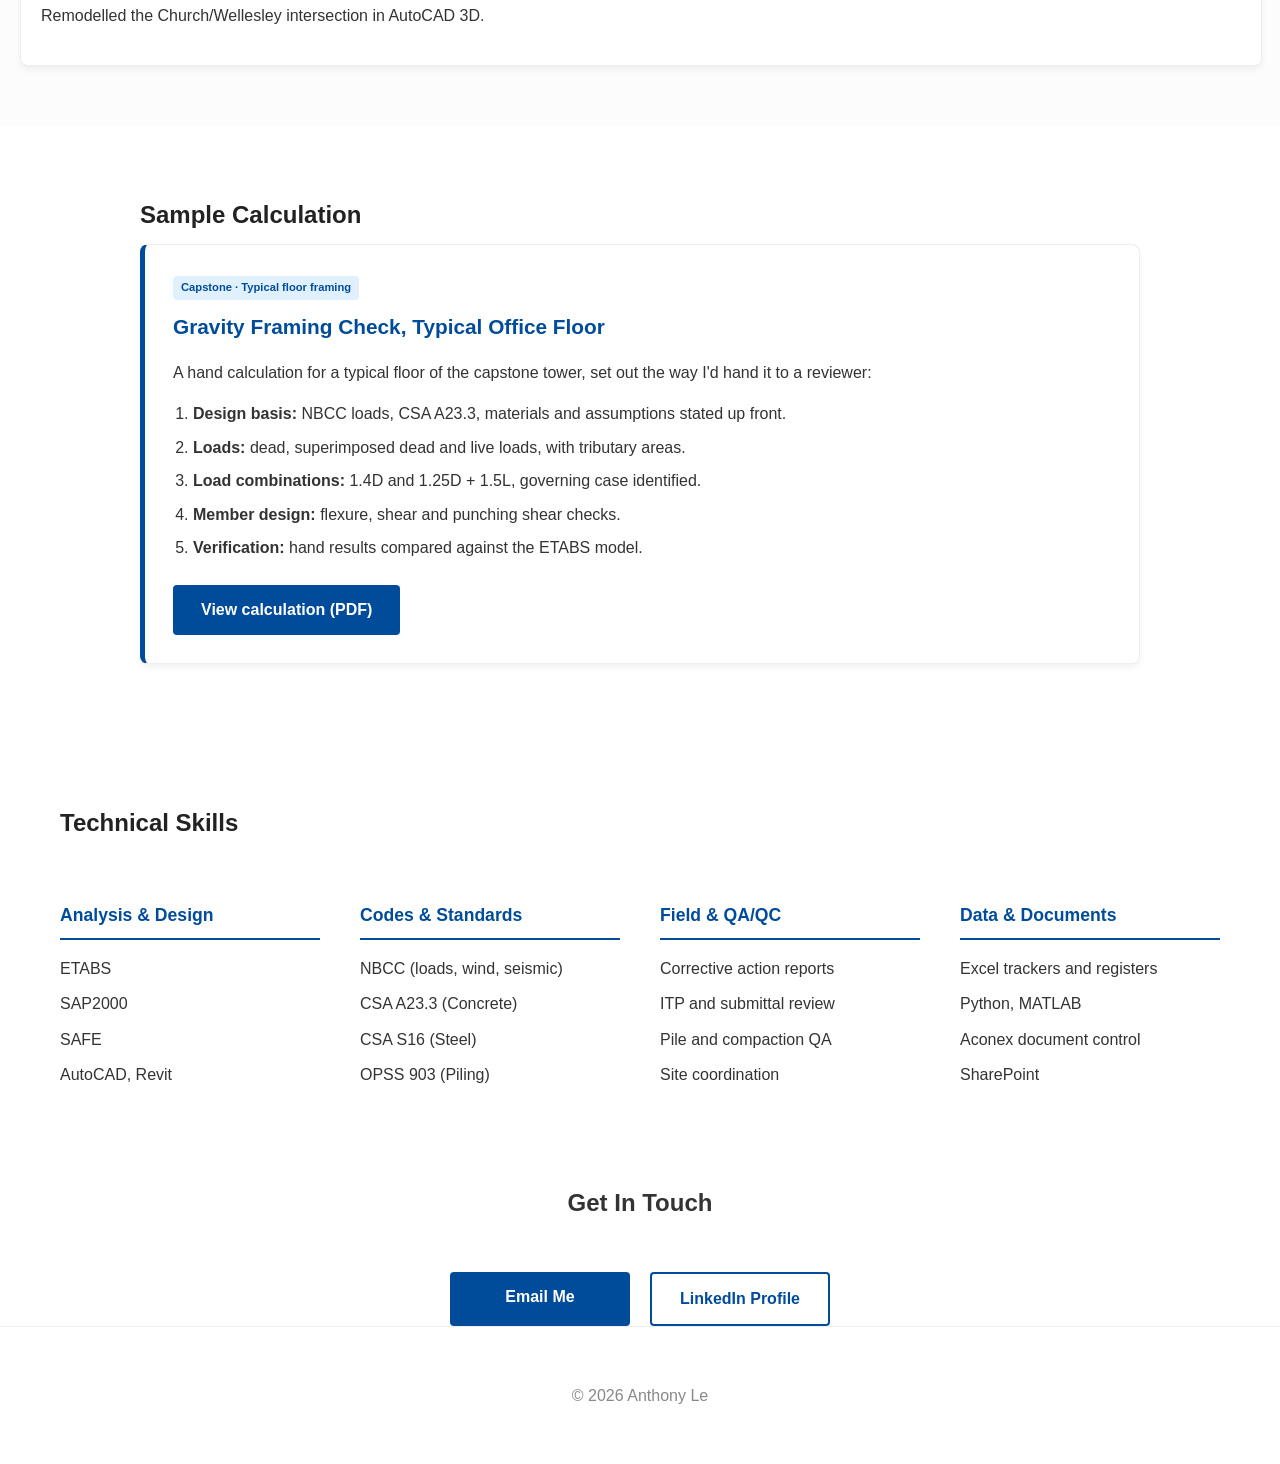
==== commit 5065bd73: "Add files via upload" ====
--- a/index.html
+++ b/index.html
@@ -47,7 +47,7 @@
                 <div class="featured-project">
                     <div class="project-card large-card dwi-card">
                         <div class="dwi-visual">
-                            <img class = "dwi-photo" src = ./images/dwi-piling-team.jpg" alt = "DWI team with piling rig ahead of deep foundation installation">
+                            <img class="dwi-photo" src="./images/dwi-piling-team.jpg" alt="DWI team with piling rig ahead of deep foundation installation">
                             <figure class="diagram">
                                 <svg viewBox="0 0 560 300" role="img" aria-labelledby="pileTitle pileDesc">
                                     <title id="pileTitle">Pile monitoring survey method</title>
@@ -76,14 +76,14 @@
                                     <text x="428" y="148" class="d-small">survey</text>
                                     <text x="340" y="194" class="d-small">ground</text>
                                 </svg>
-                                <figcaption> Survey method used for pre-driving, during drivign and post driving survey monitoring (illustrative sketch, not project drawings).</figcaption>
+                                <figcaption> Survey method used for pre-driving, during driving and post driving survey monitoring (illustrative sketch, not project drawings).</figcaption>
                             </figure>
                         </div>
                         <div class="project-info">
                             <h4>OPG Deep Water Intake: Pickering Refurbishment Program</h4>
-                            <p class="lead">Field Engineer with Vinci Construction, Jun–Aug 2026. Temporary works, Platform Construction, Deep Foundation Installation, Abutment Preparation, and close coordination between subcontractors and OPG cilent personnel. </p>
+                            <p class="lead">Field Engineer with Vinci Construction, Jun–Aug 2026. Temporary works, Platform Construction, Deep Foundation Installation, Abutment Preparation, and close coordination between subcontractors and OPG client personnel. </p>
                             <ul class="bullets">
-                                <li><strong>Pile monitoring and QA:</strong> set up a repeatable survey method for position, rotation and heave on driven HP piles (OPSS 903).Gathering data that was sent to EORs for as-built position of piles.</li>
+                                <li><strong>Pile monitoring and QA:</strong> set up a repeatable survey method for position, rotation and heave on driven HP piles (OPSS 903). Gathering data that was sent to EORs for as-built position of piles.</li>
                                 <li><strong>Corrective action reporting:</strong> drafted CARs issued to OPG for pile deviations and vibration monitoring alarms, including root cause and preventive actions, reviewed by my supervisor and issued by my manager.</li>
                                 <li><strong>Design interface review:</strong> Worked closely with supervisors and managers to confirm constructability across 3 designers, updating design revisions for the on-site team, and putting forward solutions to design interface issues. </li>
                                 <li><strong>Documents and planning:</strong> submittal register (50+ items), Aconex revision checks, scopes of work for launch shaft, upshaft and Main I&M packages, and a three-week lookahead issued to OPG around site security access.</li>
@@ -153,12 +153,11 @@
             <!-- CAPSTONE -->
             <div class="project-card academic-breakout capstone-card">
                 <div class="capstone-visual">
-                    <div class="capstone-visual">
-    <figure class="diagram">
-        <img src="./images/CC3.jpeg" alt="Commerce Court 3 rendering" style="width:100%; border-radius:6px;">
-        <figcaption>Rendering: Hariri Pontarini Architects for QuadReal Property Group.</figcaption>
-    </figure>   
-               </div>
+                    <figure class="diagram">
+                        <img src="./images/CC3.jpeg" alt="Commerce Court 3 rendering" style="display:block; max-width:100%; max-height:560px; width:auto; margin:0 auto; border-radius:6px;">
+                        <figcaption>Rendering: Hariri Pontarini Architects for QuadReal Property Group.</figcaption>
+                    </figure>
+                </div>
                 <div class="project-info">
                     <span class="tag">Capstone · In progress · 2026–27</span>
                     <h4>64-Storey Office Tower, Downtown Toronto</h4>
--- a/style.css
+++ b/style.css
@@ -501,79 +501,83 @@
 
 
 
-
-/* =========================================================
-   NOV 2026 UPDATE: DWI, capstone, sample calc, credentials
-   ========================================================= */
-.nav-name { color: #004c9b; font-size: 1.05rem; }
-nav ul { flex-wrap: wrap; padding: 0; }
-@media (max-width: 760px) {
-    nav .container { flex-direction: column; gap: 8px; }
-    nav ul { gap: 12px 16px; justify-content: center; font-size: 0.9rem; }
-}
-
-.hero { padding: 80px 0; }
-.mission { max-width: 680px; font-size: 1.05rem; color: #555; }
-.hero-buttons { display: flex; flex-wrap: wrap; justify-content: center; gap: 12px; }
-.hero-buttons .btn-secondary { padding: 10px 26px; }
-.credentials { display: flex; flex-wrap: wrap; justify-content: center; gap: 10px; margin: 0 0 30px; }
-.credential {
-    background: #fff; border: 1px solid #cfe0f3; color: #004c9b;
-    padding: 6px 14px; border-radius: 999px; font-size: 0.9rem; font-weight: 600;
-}
-
-.section-title { margin: 0 0 10px; padding-top: 50px; color: #222; }
-#projects .project-grid { padding-top: 30px; }
-
-.lead { color: #444; font-size: 1.05rem; margin: 0 0 12px; }
-.bullets { margin: 0; padding-left: 20px; }
-.bullets li { margin-bottom: 8px; }
-.large-card.dwi-card .project-info { text-align: left; }
-.large-card.dwi-card h4 { font-size: 1.5rem; }
-
-/* DWI and capstone: diagram beside text */
-.dwi-card, .capstone-card { display: grid; grid-template-columns: 1fr; }
-@media (min-width: 900px) {
-    .dwi-card, .capstone-card { grid-template-columns: 0.9fr 1.1fr; align-items: center; }
-}
-.dwi-visual, .capstone-visual { background: #f4f8fc; padding: 24px; height: 100%; box-sizing: border-box; display: flex; align-items: center; }
-.diagram { margin: 0; width: 100%; }
-.diagram svg { width: 100%; height: auto; display: block; }
-.diagram figcaption { font-size: 0.82rem; color: #667; margin-top: 10px; text-align: center; }
-.d-steel { fill: #004c9b; }
-.d-tol { fill: none; stroke: #9bb8d8; stroke-width: 1.5; stroke-dasharray: 6 5; }
-.d-mark { fill: #fff; stroke: #e0611a; stroke-width: 3; }
-.d-heave { stroke: #e0611a; stroke-width: 2; }
-.d-ground { stroke: #8a6d3b; stroke-width: 3; }
-.d-label { font: 600 15px 'Segoe UI', Tahoma, sans-serif; fill: #222; }
-.d-small { font: 13px 'Segoe UI', Tahoma, sans-serif; fill: #555; }
-.d-slab { fill: #fff; stroke: #9bb8d8; stroke-width: 2; }
-.d-core { fill: #dbe8f6; stroke: #004c9b; stroke-width: 6; }
-.d-corewall { stroke: #004c9b; stroke-width: 4; }
-.d-col rect { fill: #004c9b; }
-.d-span { stroke: #e0611a; stroke-width: 2; stroke-dasharray: 5 4; }
-
-.spaced { margin-top: 50px; }
-.academic-wrapper .section-title { padding-top: 0; margin-bottom: 30px; }
-
-/* Sample calculation */
-.calc-section { padding: 20px 0 30px; }
-.calc-card {
-    border: 1px solid #eee; border-left: 5px solid #004c9b; border-radius: 8px;
-    background: #fff; box-shadow: 0 4px 6px rgba(0,0,0,0.05); padding: 28px;
-}
-.calc-card h4 { color: #004c9b; margin: 0 0 10px; font-size: 1.3rem; }
-.calc-steps { padding-left: 20px; margin: 0 0 24px; }
-.calc-steps li { margin-bottom: 8px; }
-.calc-card .btn-primary { display: inline-block; }
-
-@media (max-width: 600px) {
-    .hero-buttons .btn-secondary { width: 100%; max-width: 300px; text-align: center; box-sizing: border-box; }
-    .large-height-quad { grid-template-rows: 180px 180px !important; height: 360px !important; }
-}
-
-/* Phone overflow fixes */
-.hero-buttons a, .contact-buttons a { box-sizing: border-box; }
-.contact-buttons { flex-wrap: wrap; }
-#projects .project-grid { padding-top: 20px; }
-#skills .container { box-sizing: border-box; }
+
+/* =========================================================
+   NOV 2026 UPDATE: DWI, capstone, sample calc, credentials
+   ========================================================= */
+.nav-name { color: #004c9b; font-size: 1.05rem; }
+nav ul { flex-wrap: wrap; padding: 0; }
+@media (max-width: 760px) {
+    nav .container { flex-direction: column; gap: 8px; }
+    nav ul { gap: 12px 16px; justify-content: center; font-size: 0.9rem; }
+}
+
+.hero { padding: 80px 0; }
+.mission { max-width: 680px; font-size: 1.05rem; color: #555; }
+.hero-buttons { display: flex; flex-wrap: wrap; justify-content: center; gap: 12px; }
+.hero-buttons .btn-secondary { padding: 10px 26px; }
+.credentials { display: flex; flex-wrap: wrap; justify-content: center; gap: 10px; margin: 0 0 30px; }
+.credential {
+    background: #fff; border: 1px solid #cfe0f3; color: #004c9b;
+    padding: 6px 14px; border-radius: 999px; font-size: 0.9rem; font-weight: 600;
+}
+
+.section-title { margin: 0 0 10px; padding-top: 50px; color: #222; }
+#projects .project-grid { padding-top: 30px; }
+
+.lead { color: #444; font-size: 1.05rem; margin: 0 0 12px; }
+.bullets { margin: 0; padding-left: 20px; }
+.bullets li { margin-bottom: 8px; }
+.large-card.dwi-card .project-info { text-align: left; }
+.large-card.dwi-card h4 { font-size: 1.5rem; }
+
+/* DWI and capstone: diagram beside text */
+.dwi-card, .capstone-card { display: grid; grid-template-columns: 1fr; }
+@media (min-width: 900px) {
+    .dwi-card, .capstone-card { grid-template-columns: 0.9fr 1.1fr; align-items: center; }
+}
+.dwi-visual, .capstone-visual { background: #f4f8fc; padding: 24px; height: 100%; box-sizing: border-box; display: flex; align-items: center; }
+.diagram { margin: 0; width: 100%; }
+.diagram svg { width: 100%; height: auto; display: block; }
+.diagram figcaption { font-size: 0.82rem; color: #667; margin-top: 10px; text-align: center; }
+.d-steel { fill: #004c9b; }
+.d-tol { fill: none; stroke: #9bb8d8; stroke-width: 1.5; stroke-dasharray: 6 5; }
+.d-mark { fill: #fff; stroke: #e0611a; stroke-width: 3; }
+.d-heave { stroke: #e0611a; stroke-width: 2; }
+.d-ground { stroke: #8a6d3b; stroke-width: 3; }
+.d-label { font: 600 15px 'Segoe UI', Tahoma, sans-serif; fill: #222; }
+.d-small { font: 13px 'Segoe UI', Tahoma, sans-serif; fill: #555; }
+.d-slab { fill: #fff; stroke: #9bb8d8; stroke-width: 2; }
+.d-core { fill: #dbe8f6; stroke: #004c9b; stroke-width: 6; }
+.d-corewall { stroke: #004c9b; stroke-width: 4; }
+.d-col rect { fill: #004c9b; }
+.d-span { stroke: #e0611a; stroke-width: 2; stroke-dasharray: 5 4; }
+
+.spaced { margin-top: 50px; }
+.academic-wrapper .section-title { padding-top: 0; margin-bottom: 30px; }
+
+/* Sample calculation */
+.calc-section { padding: 20px 0 30px; }
+.calc-card {
+    border: 1px solid #eee; border-left: 5px solid #004c9b; border-radius: 8px;
+    background: #fff; box-shadow: 0 4px 6px rgba(0,0,0,0.05); padding: 28px;
+}
+.calc-card h4 { color: #004c9b; margin: 0 0 10px; font-size: 1.3rem; }
+.calc-steps { padding-left: 20px; margin: 0 0 24px; }
+.calc-steps li { margin-bottom: 8px; }
+.calc-card .btn-primary { display: inline-block; }
+
+@media (max-width: 600px) {
+    .hero-buttons .btn-secondary { width: 100%; max-width: 300px; text-align: center; box-sizing: border-box; }
+    .large-height-quad { grid-template-rows: 180px 180px !important; height: 360px !important; }
+}
+
+/* Phone overflow fixes */
+.hero-buttons a, .contact-buttons a { box-sizing: border-box; }
+.contact-buttons { flex-wrap: wrap; }
+#projects .project-grid { padding-top: 20px; }
+#skills .container { box-sizing: border-box; }
+
+.dwi-visual { flex-direction: column; justify-content: center; gap: 18px; }
+.dwi-photo { width: 100%; aspect-ratio: 4 / 3; object-fit: cover; border-radius: 6px; display: block; }
+
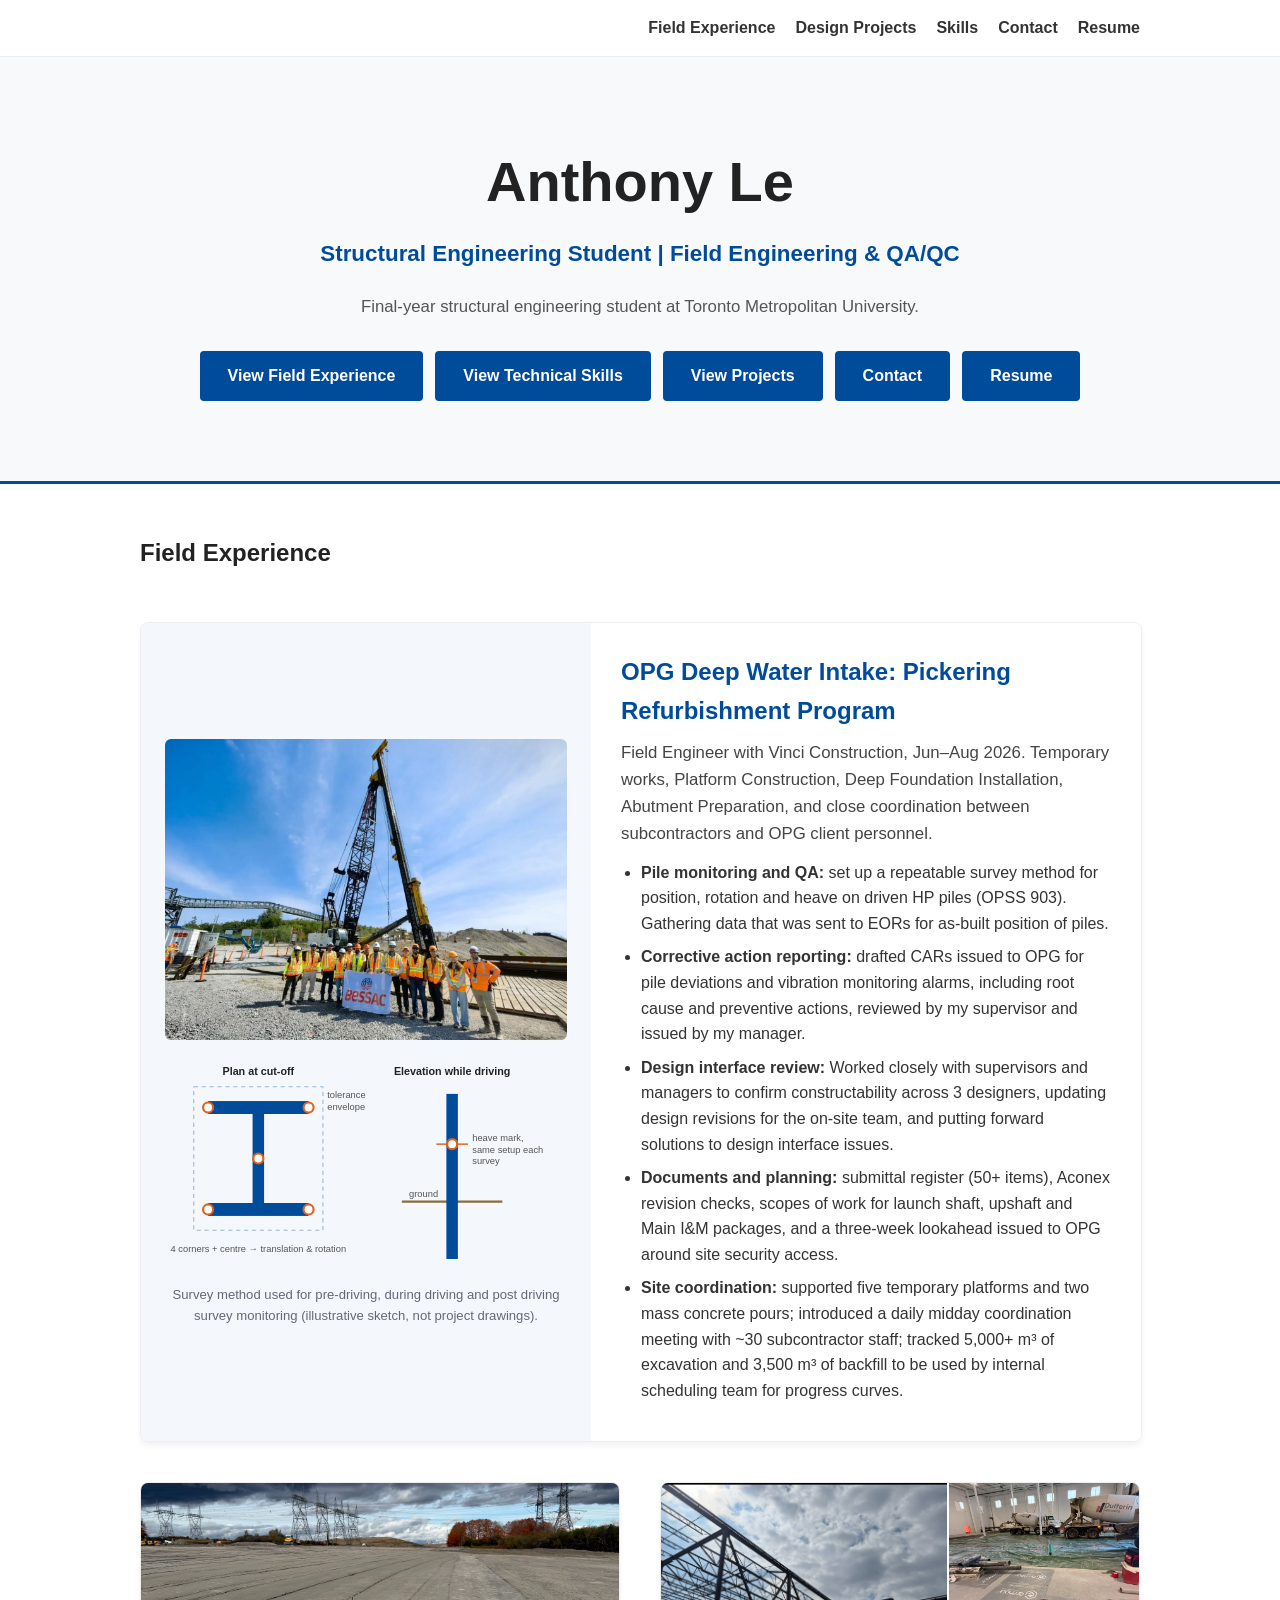
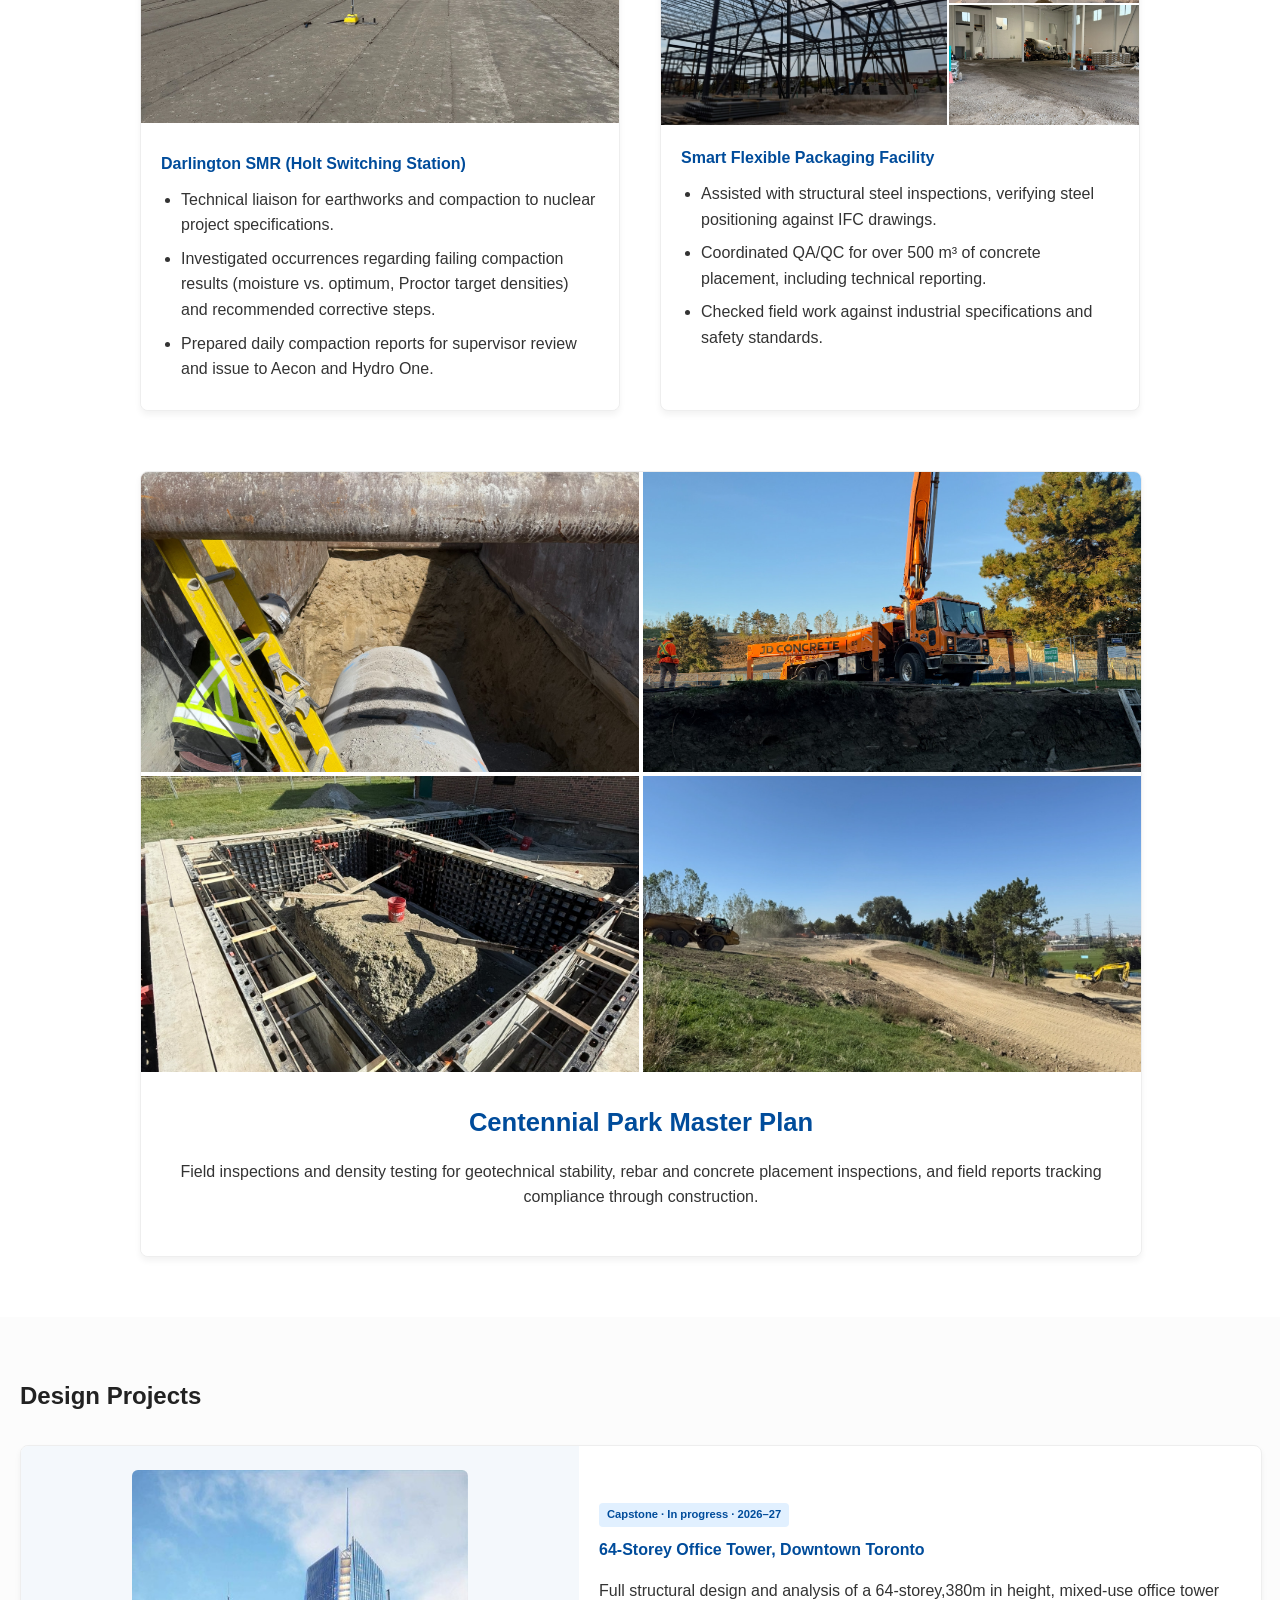
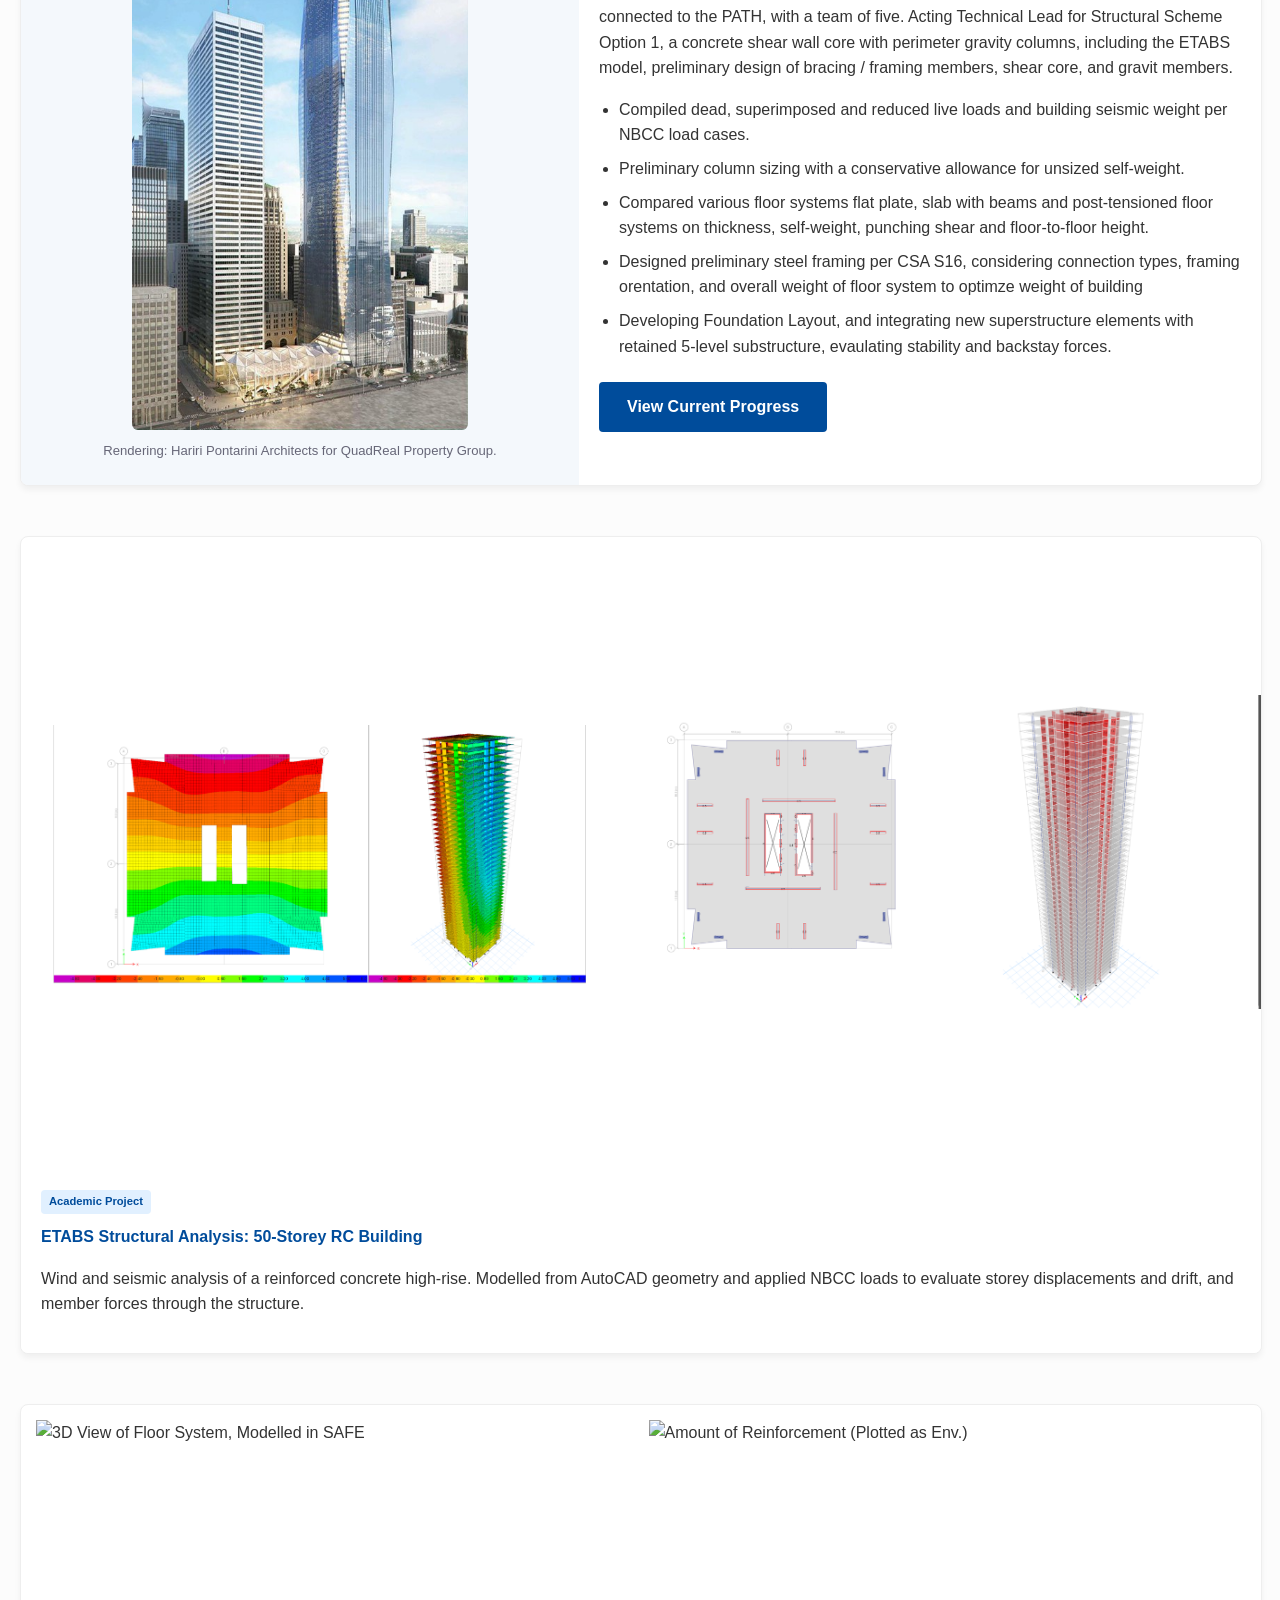
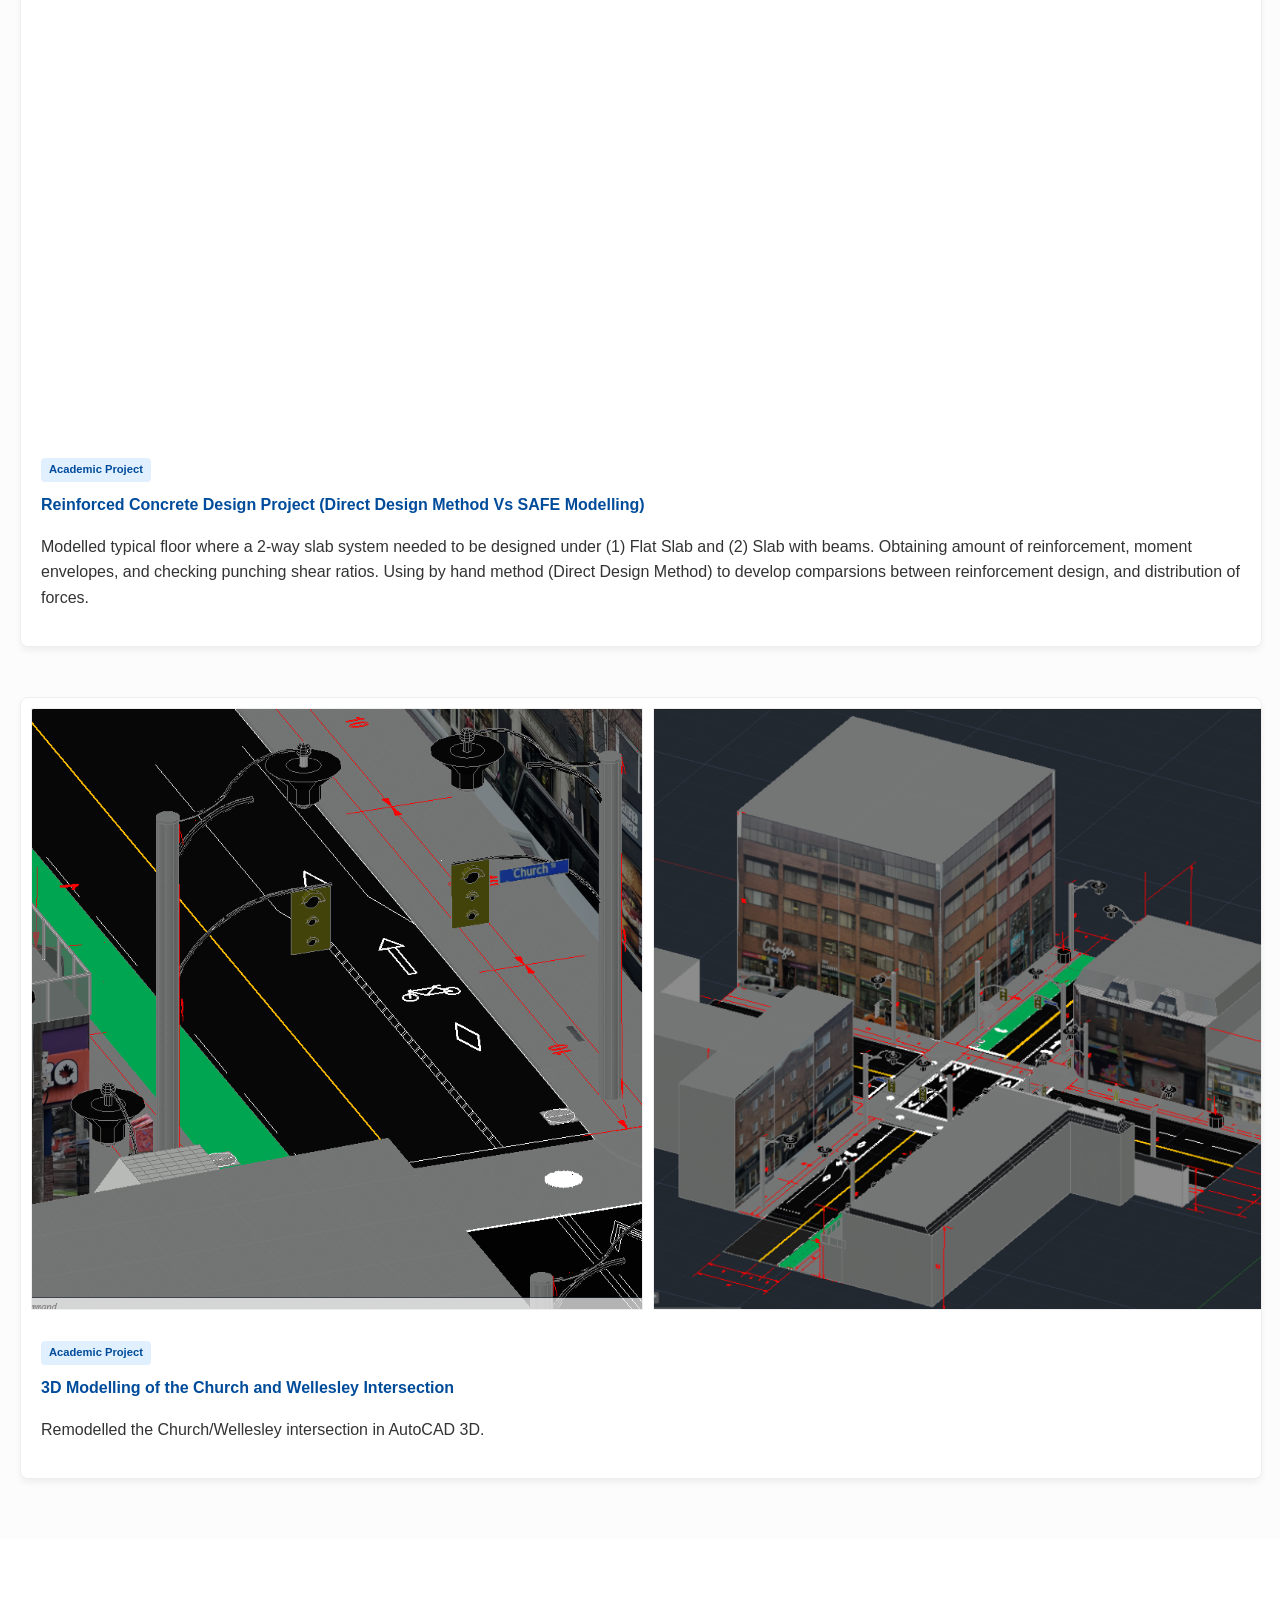
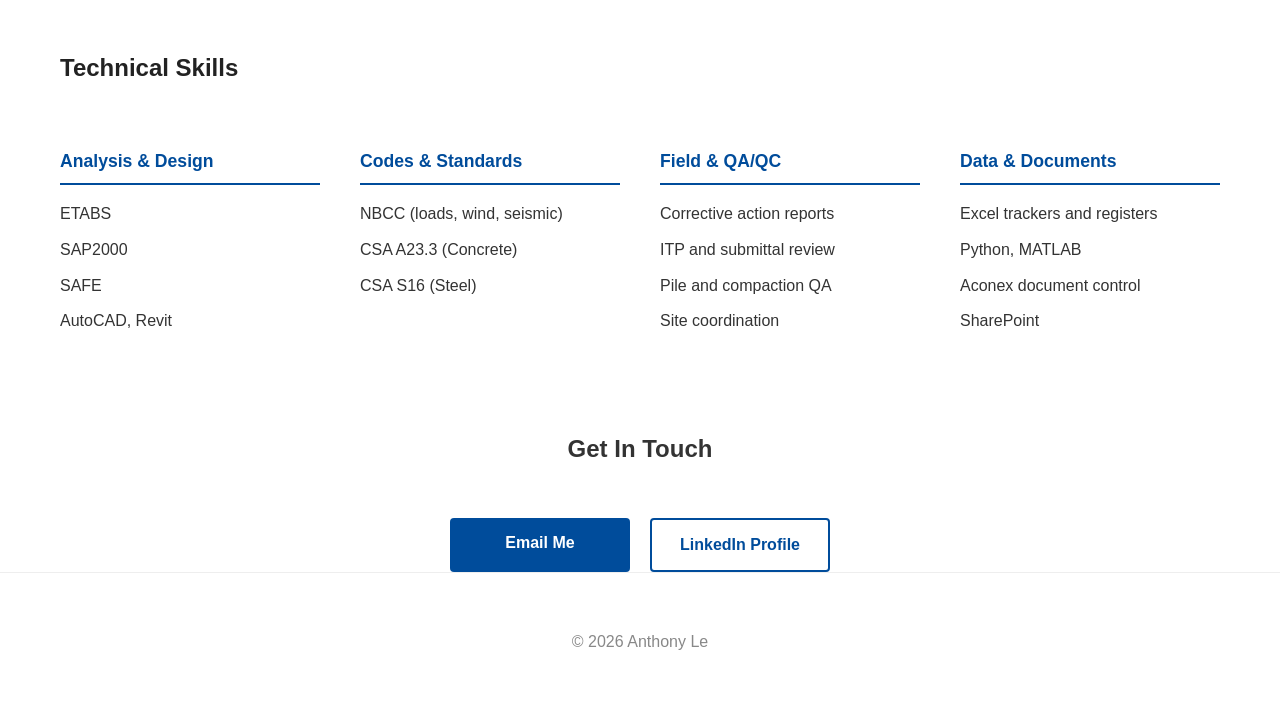
==== commit 91b590d6: "Update index.html" ====
--- a/index.html
+++ b/index.html
@@ -161,11 +161,13 @@
                 <div class="project-info">
                     <span class="tag">Capstone · In progress · 2026–27</span>
                     <h4>64-Storey Office Tower, Downtown Toronto</h4>
-                    <p>Full structural design and analysis of a 64-storey mixed-use office tower connected to the PATH, with a team of five. I'm developing Structural Scheme Option 1, a concrete shear wall core with perimeter gravity columns, including the ETABS model and core wall design.</p>
+                    <p>Full structural design and analysis of a 64-storey,380m in height, mixed-use office tower connected to the PATH, with a team of five. Acting Technical Lead for Structural Scheme Option 1, a concrete shear wall core with perimeter gravity columns, including the ETABS model, preliminary design of bracing / framing members, shear core, and gravit members.</p>
                     <ul class="bullets">
-                        <li>Compiled dead, superimposed and reduced live loads and building seismic weight for the team's NBCC load cases.</li>
+                        <li>Compiled dead, superimposed and reduced live loads and building seismic weight per NBCC load cases.</li>
                         <li>Preliminary column sizing with a conservative allowance for unsized self-weight.</li>
-                        <li>Compared flat plate, slab with beams and post-tensioned floor systems on thickness, self-weight, punching shear and floor-to-floor height.</li>
+                        <li>Compared various floor systems flat plate, slab with beams and post-tensioned floor systems on thickness, self-weight, punching shear and floor-to-floor height.</li>
+                        <li>Designed preliminary steel framing per CSA S16, considering connection types, framing orentation, and overall weight of floor system to optimze weight of building </li>
+                        <li>Developing Foundation Layout, and integrating new superstructure elements with retained 5-level substructure, evaulating stability and backstay forces. </li>
                     </ul>
                     <a href="./capstone/progress.pdf" target="_blank" class="btn-primary" style="display:inline-block; margin-top:15px;">View Current Progress</a>
                 </div>
@@ -187,22 +189,13 @@
             <!-- STEEL PORTAL FRAME -->
             <div class="project-card academic-breakout spaced">
                 <div class="academic-visuals">
-                    <img src="./images/sap20001.PNG" alt="SAP2000 steel portal frame model">
-                    <img src="./images/sap20002.PNG" alt="SAP2000 force envelopes">
+                    <img src="./images/SAFEMODEL" alt="3D View of Floor System, Modelled in SAFE">
+                    <img src="./images/SAFEMODEL2.PNG" alt="Amount of Reinforcement (Plotted as Env.)">
                 </div>
                 <div class="project-info">
                     <span class="tag">Academic Project</span>
-                    <h4>Steel Portal Frame Analysis and Design</h4>
-                    <p>3D SAP2000 model of a steel portal frame to derive axial, shear and bending moment envelopes. Checked five principal load combinations to find critical members, then used stress ratios to size members economically to CSA S16.</p>
-                </div>
-            </div>
-
-            <!-- BRIDGE GIRDER -->
-            <div class="project-card academic-breakout spaced">
-                <div class="project-info">
-                    <span class="tag">Academic Project</span>
-                    <h4>Bridge Girder Optimization</h4>
-                    <p>Systems project optimizing a steel girder supporting an RC deck slab, applying optimization theory and nonlinear programming through code.</p>
+                    <h4>Reinforced Concrete Design Project (Direct Design Method Vs SAFE Modelling)</h4>
+                    <p>Modelled typical floor where a 2-way slab system needed to be designed under (1) Flat Slab and (2) Slab with beams. Obtaining amount of reinforcement, moment envelopes, and checking punching shear ratios. Using by hand method (Direct Design Method) to develop comparsions between reinforcement design, and distribution of forces.  </p>
                 </div>
             </div>
 
@@ -221,28 +214,6 @@
         </div>
     </section>
 
-    <!-- SAMPLE CALCULATION -->
-    <section id="calc" class="calc-section">
-        <div class="container">
-            <h2 class="section-title">Sample Calculation</h2>
-            <div class="calc-card">
-                <div class="calc-text">
-                    <span class="tag">Capstone · Typical floor framing</span>
-                    <h4>Gravity Framing Check, Typical Office Floor</h4>
-                    <p>A hand calculation for a typical floor of the capstone tower, set out the way I'd hand it to a reviewer:</p>
-                    <ol class="calc-steps">
-                        <li><strong>Design basis:</strong> NBCC loads, CSA A23.3, materials and assumptions stated up front.</li>
-                        <li><strong>Loads:</strong> dead, superimposed dead and live loads, with tributary areas.</li>
-                        <li><strong>Load combinations:</strong> 1.4D and 1.25D + 1.5L, governing case identified.</li>
-                        <li><strong>Member design:</strong> flexure, shear and punching shear checks.</li>
-                        <li><strong>Verification:</strong> hand results compared against the ETABS model.</li>
-                    </ol>
-                    <a href="./calcs/capstone-framing-calc.pdf" target="_blank" class="btn-primary">View calculation (PDF)</a>
-                </div>
-            </div>
-        </div>
-    </section>
-
     <!-- SKILLS -->
     <section id="skills" class="skills-section">
         <div class="container">
@@ -263,7 +234,6 @@
                         <li>NBCC (loads, wind, seismic)</li>
                         <li>CSA A23.3 (Concrete)</li>
                         <li>CSA S16 (Steel)</li>
-                        <li>OPSS 903 (Piling)</li>
                     </ul>
                 </div>
                 <div class="skill-category">
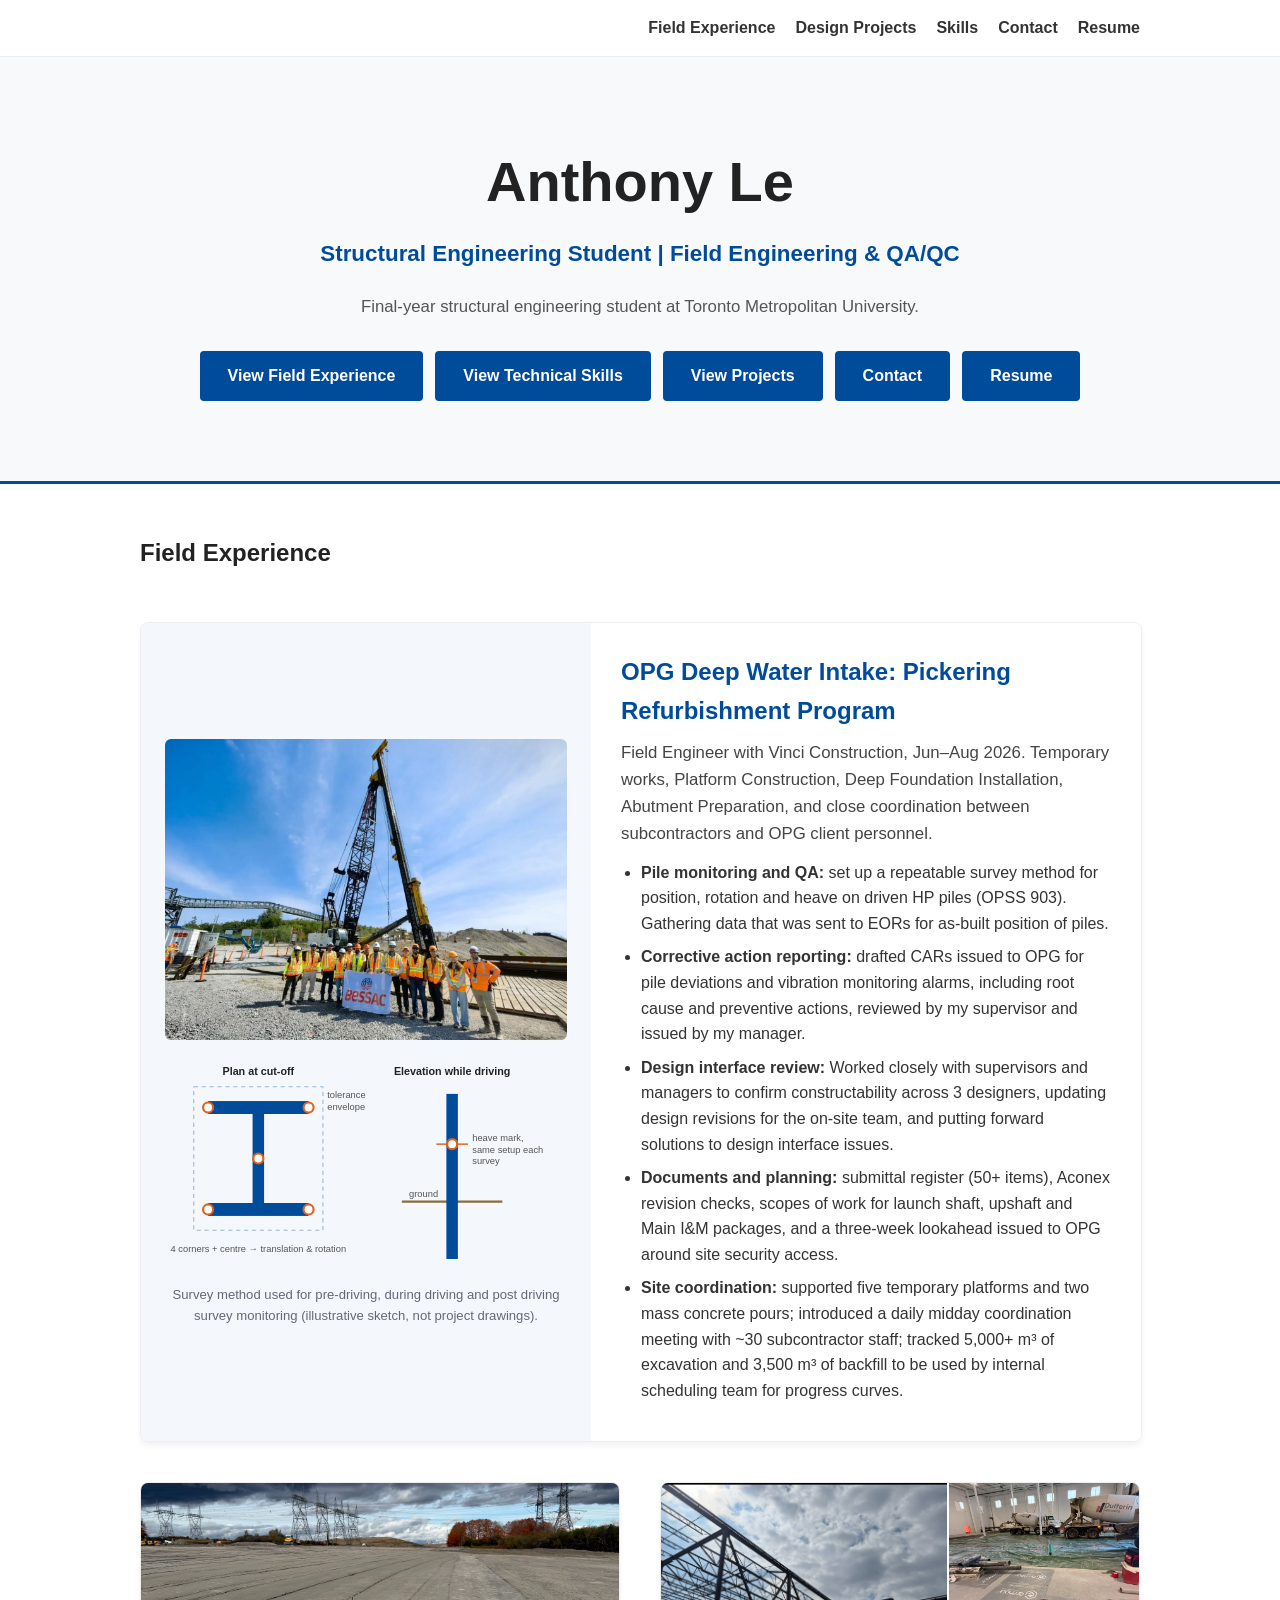
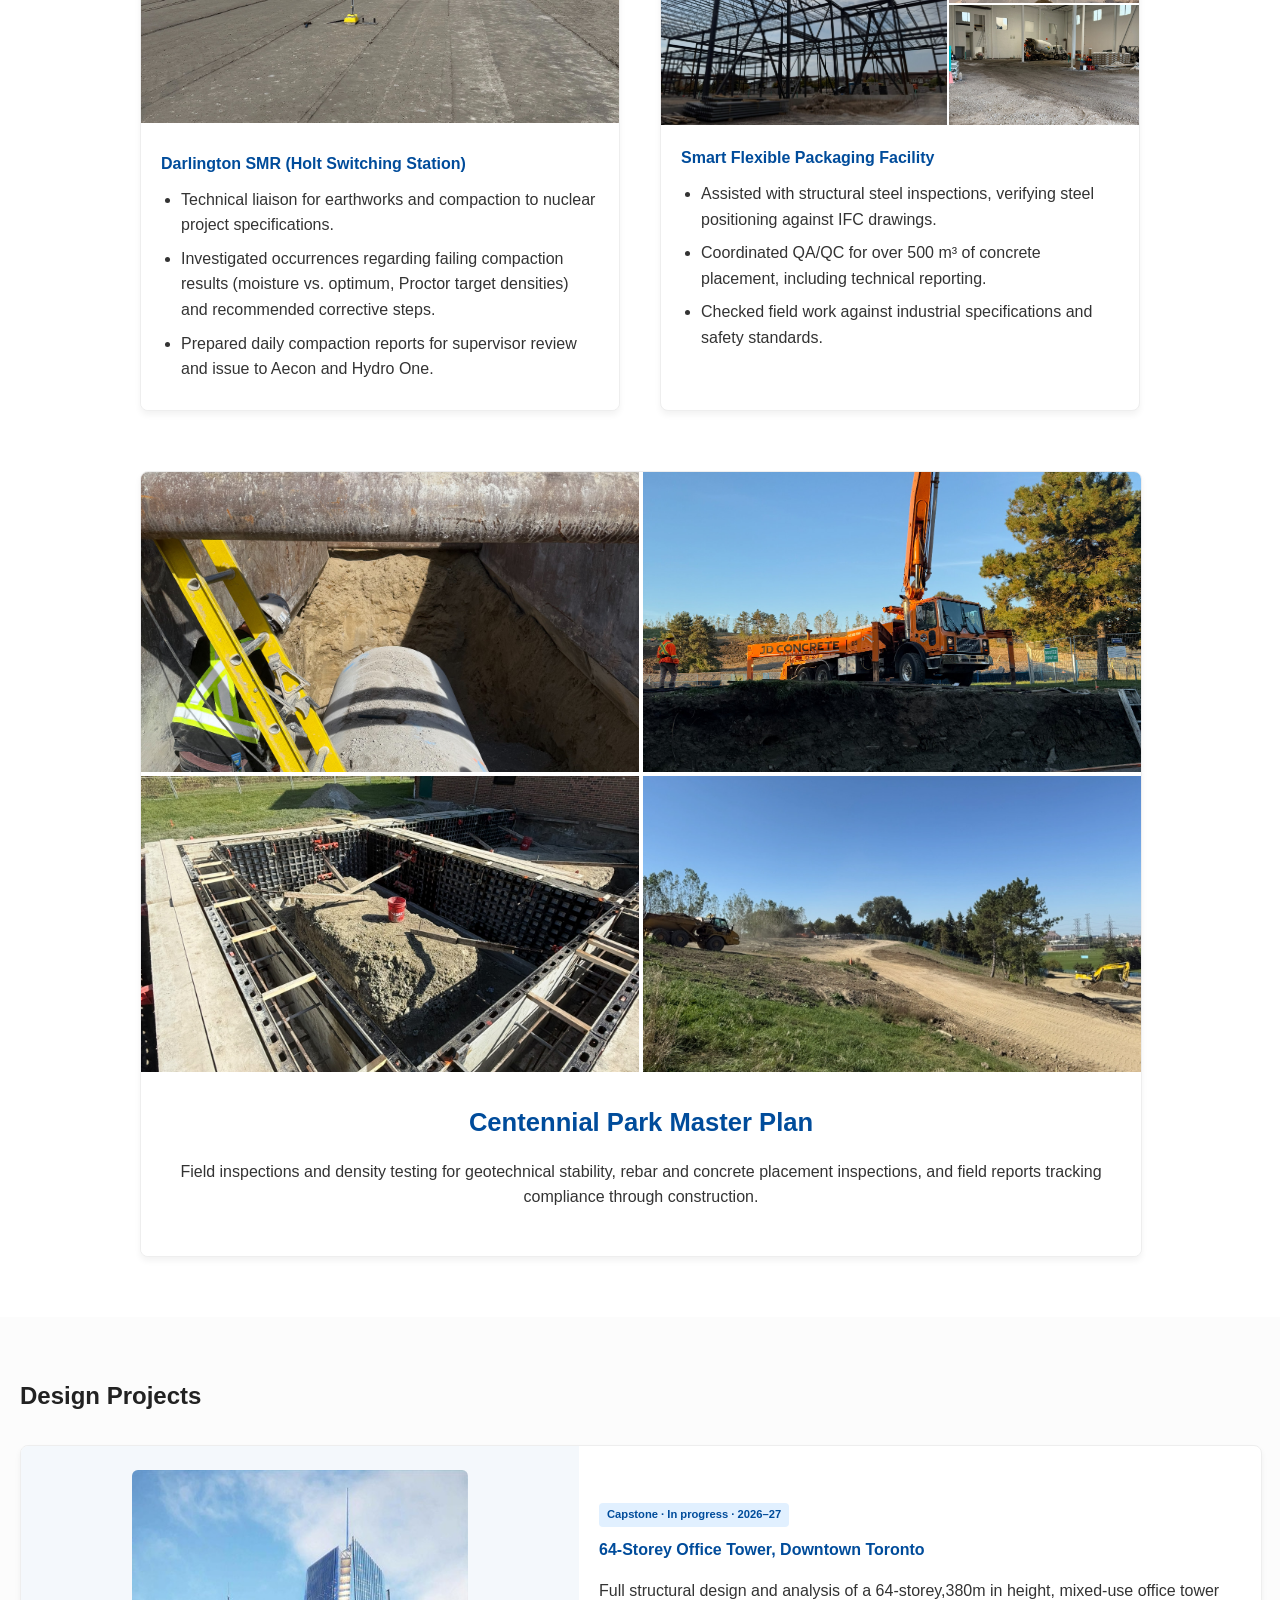
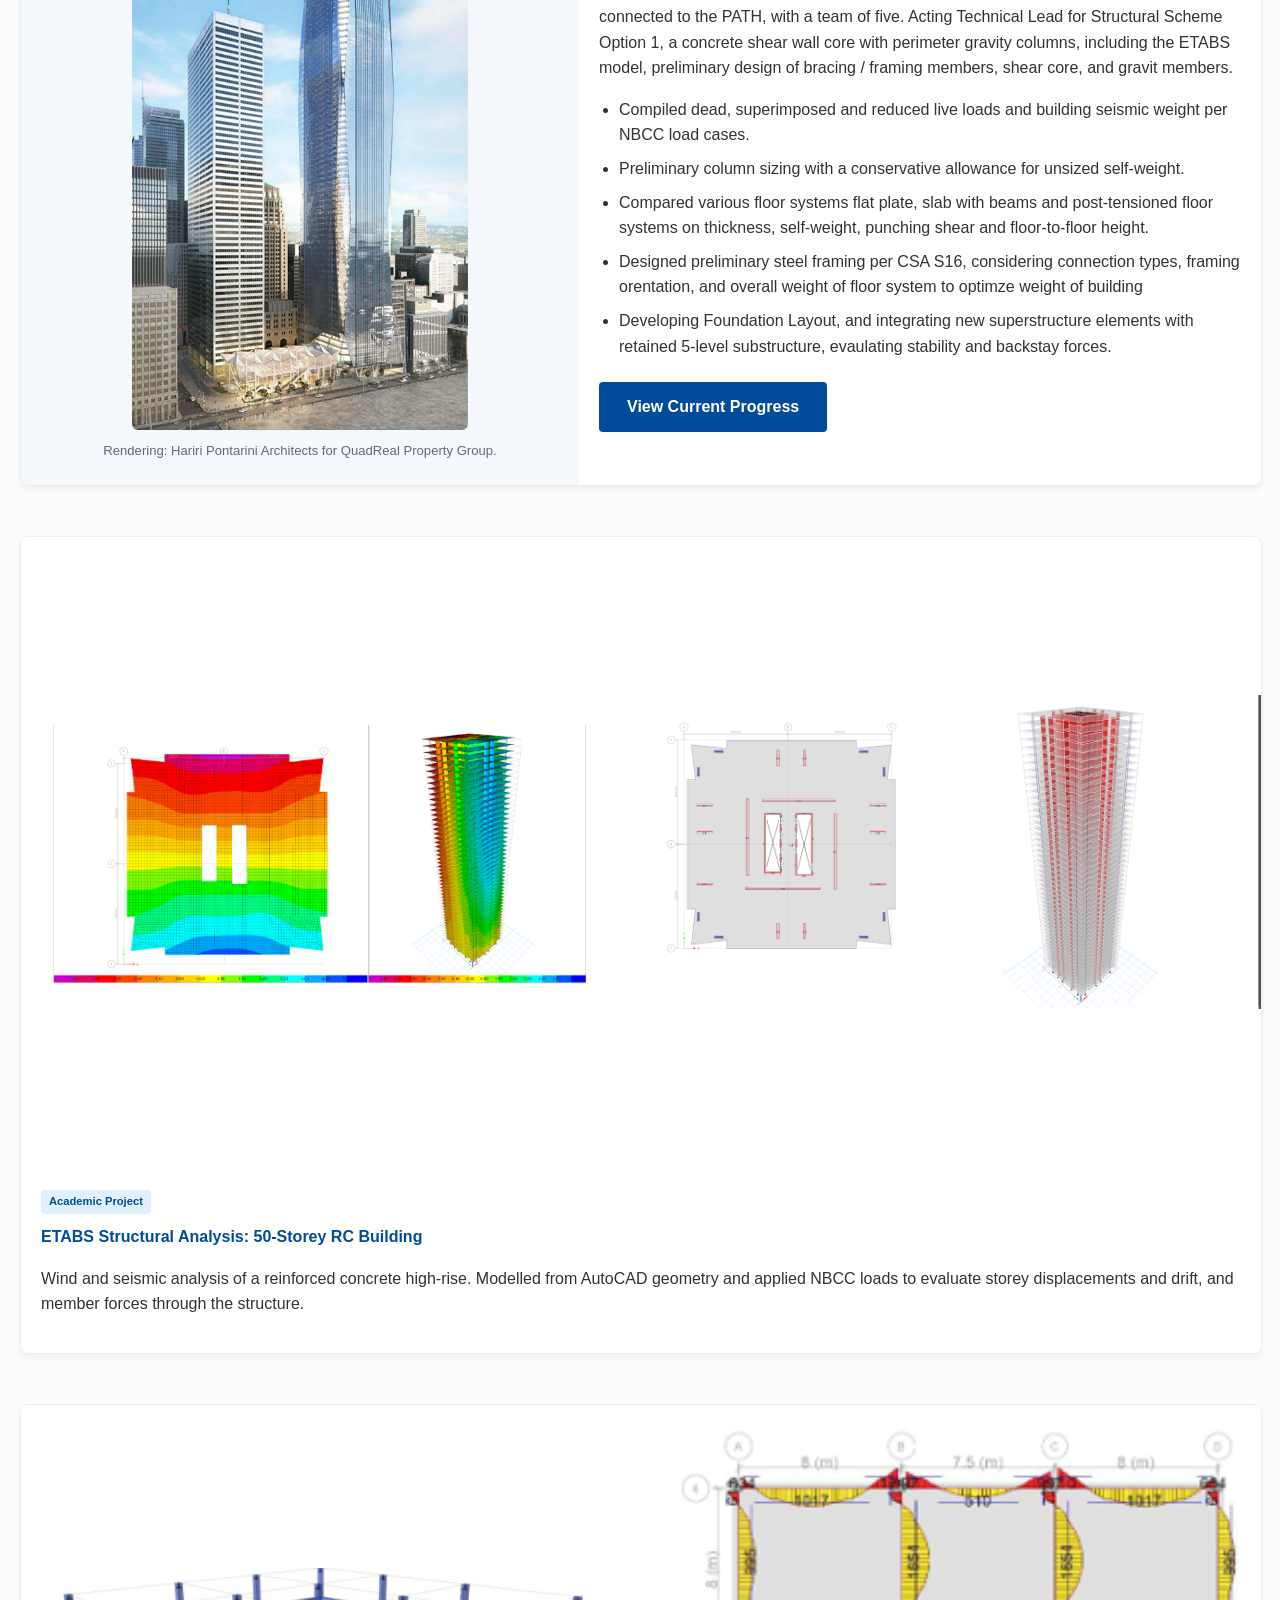
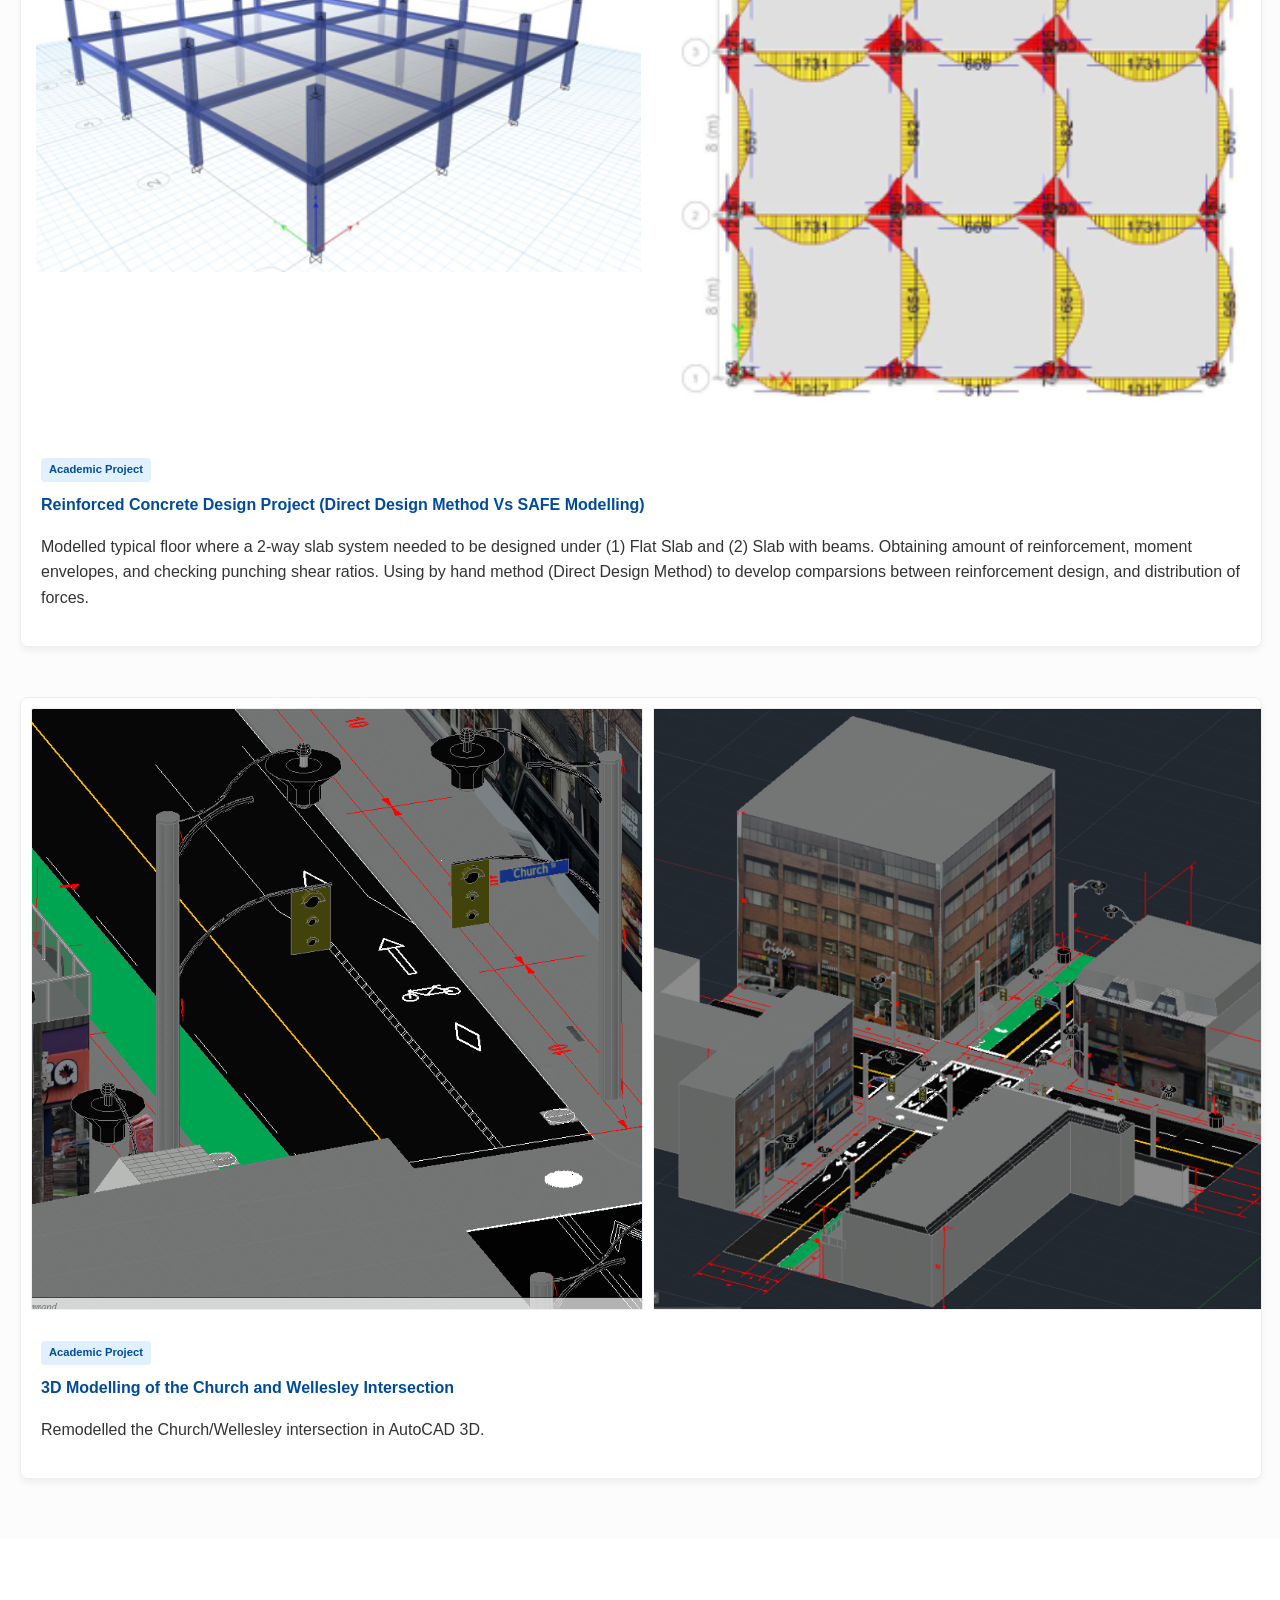
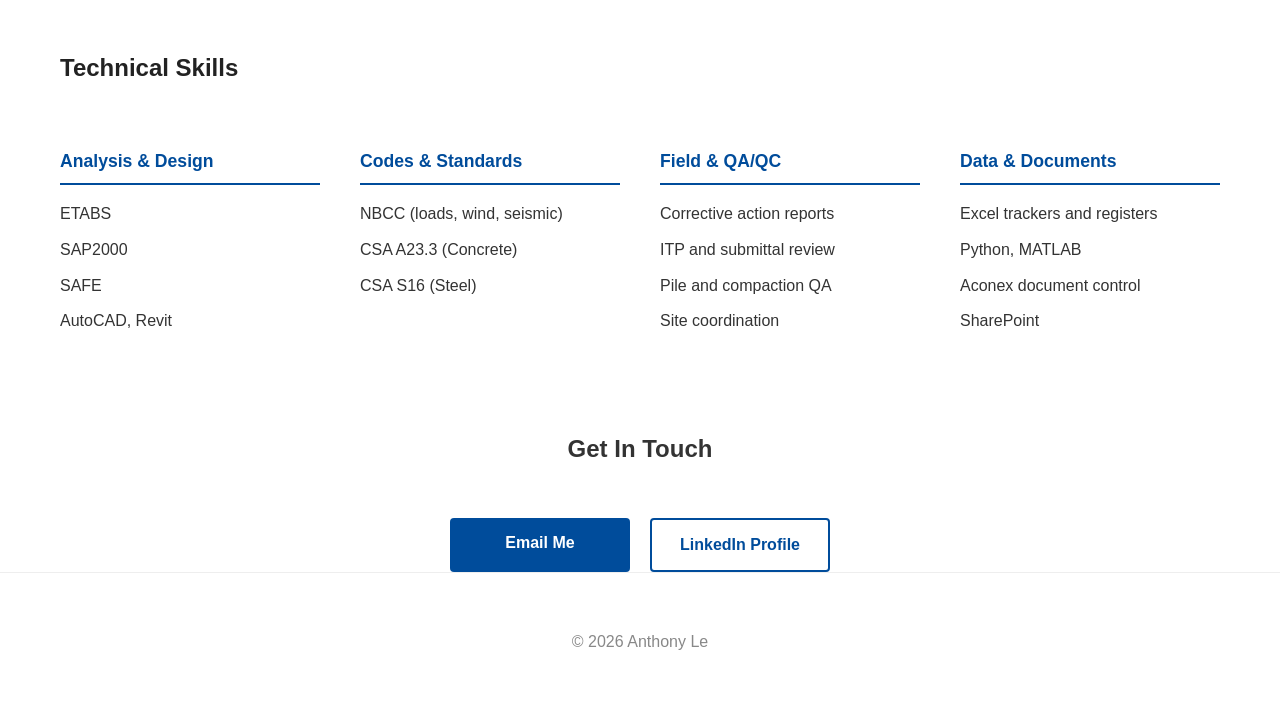
==== commit 87a9541a: "Update index.html" ====
--- a/index.html
+++ b/index.html
@@ -189,8 +189,8 @@
             <!-- STEEL PORTAL FRAME -->
             <div class="project-card academic-breakout spaced">
                 <div class="academic-visuals">
-                    <img src="./images/SAFEMODEL" alt="3D View of Floor System, Modelled in SAFE">
-                    <img src="./images/SAFEMODEL2.PNG" alt="Amount of Reinforcement (Plotted as Env.)">
+                    <img src="./images/SAFEMODEL.png" alt="3D View of Floor System, Modelled in SAFE">
+                    <img src="./images/SAFEMODEL2.png" alt="Amount of Reinforcement (Plotted as Env.)">
                 </div>
                 <div class="project-info">
                     <span class="tag">Academic Project</span>
